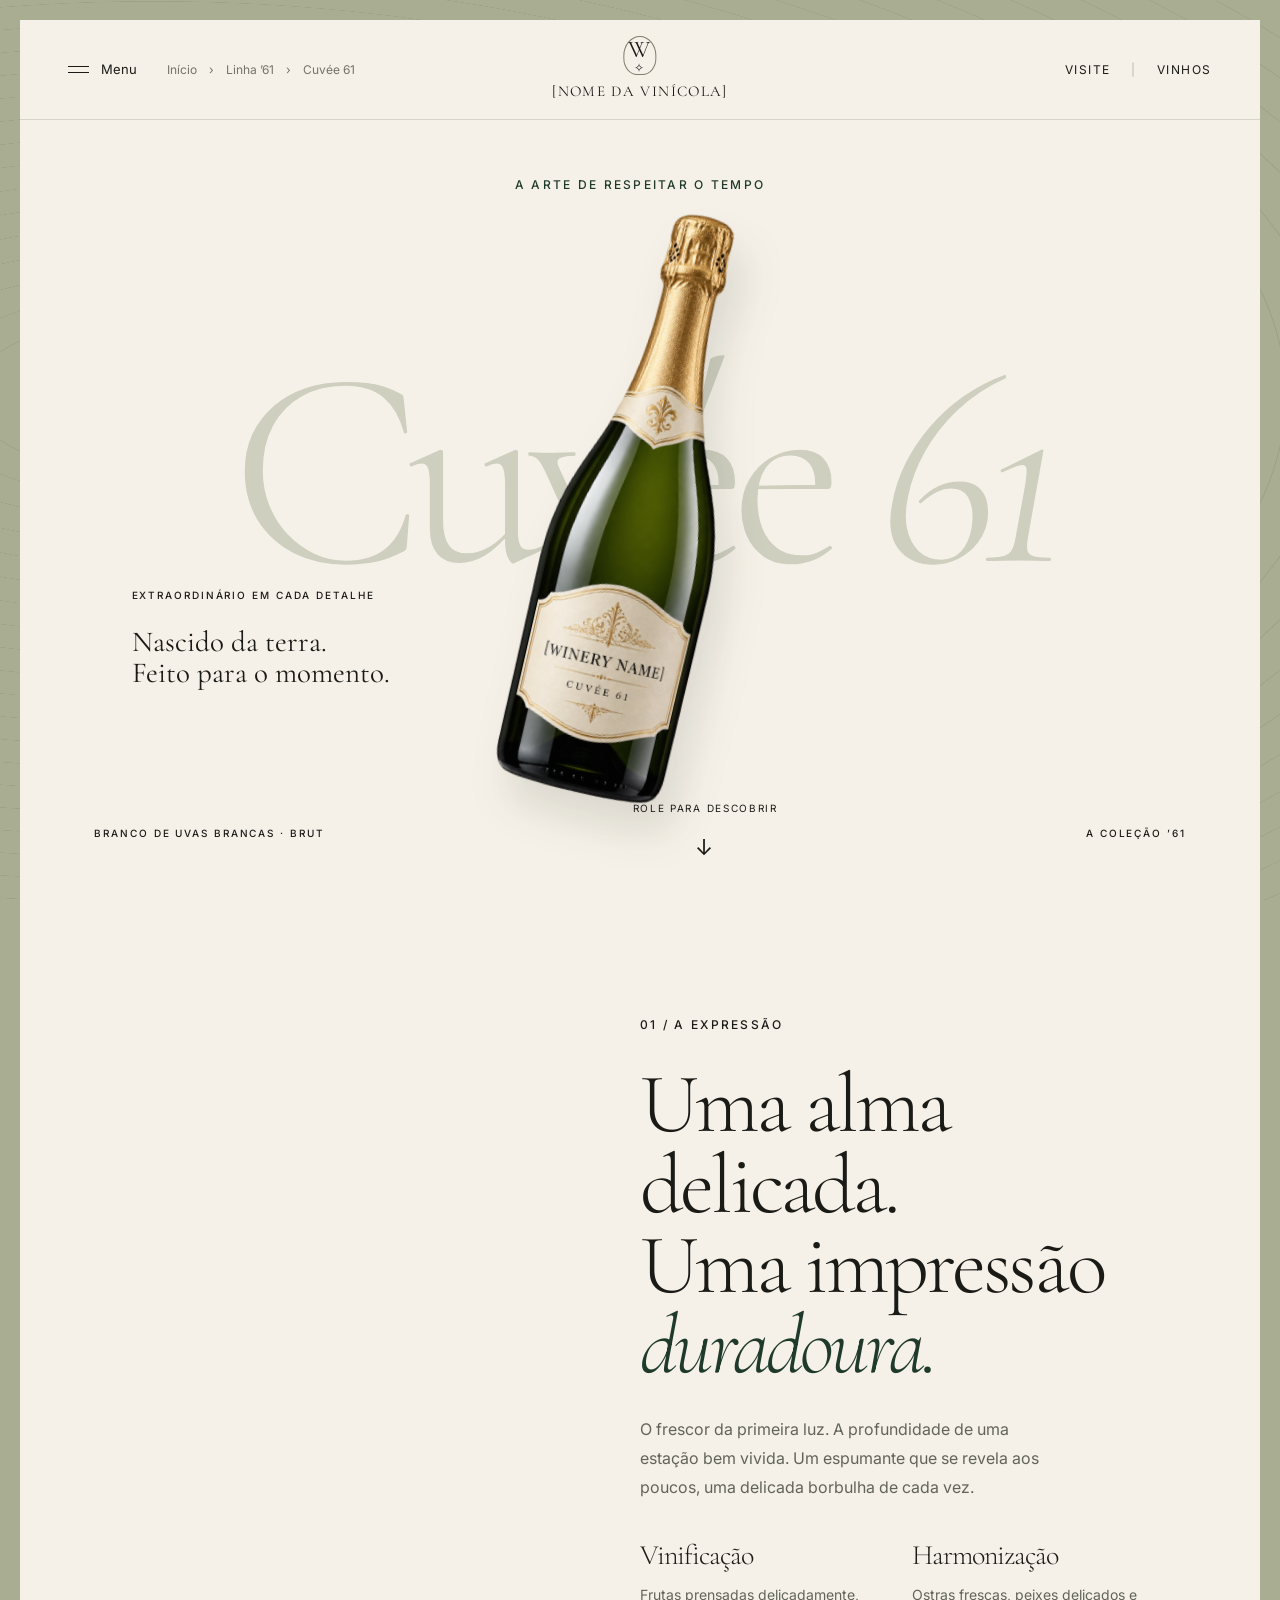
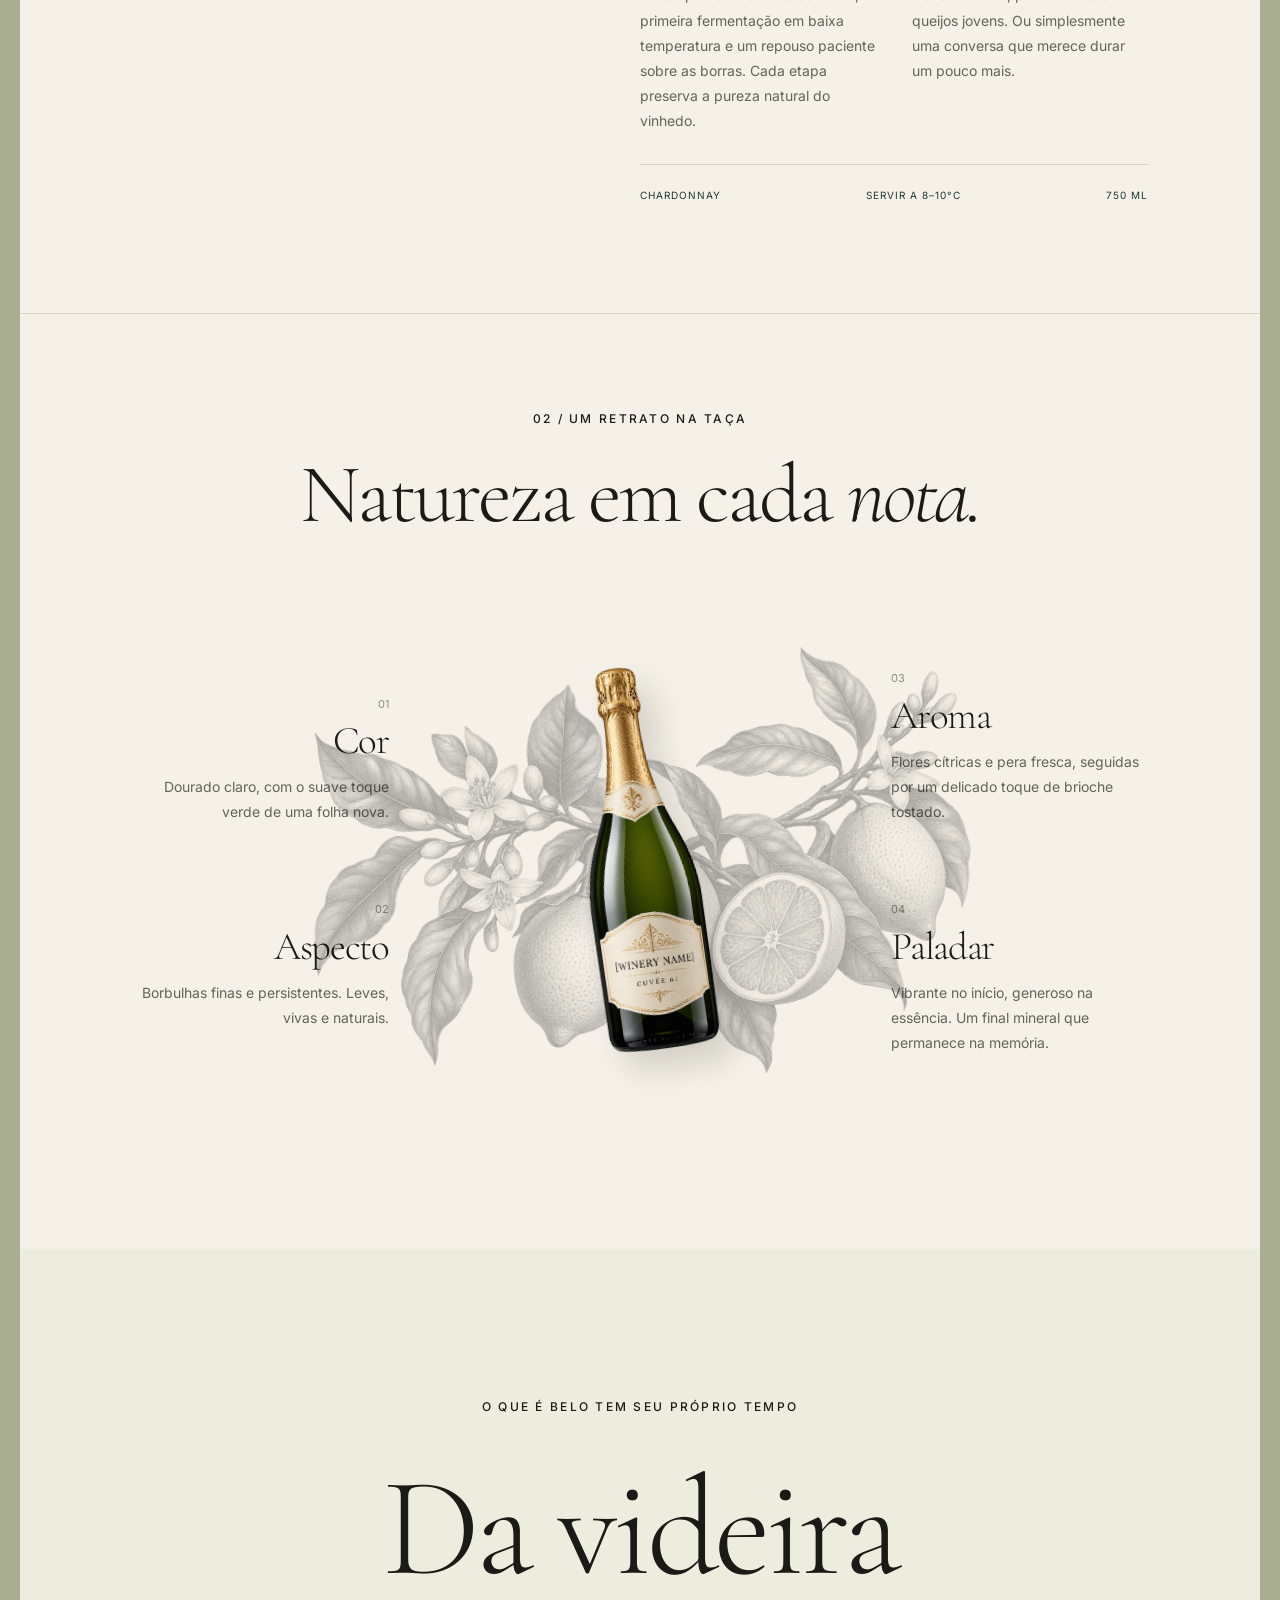
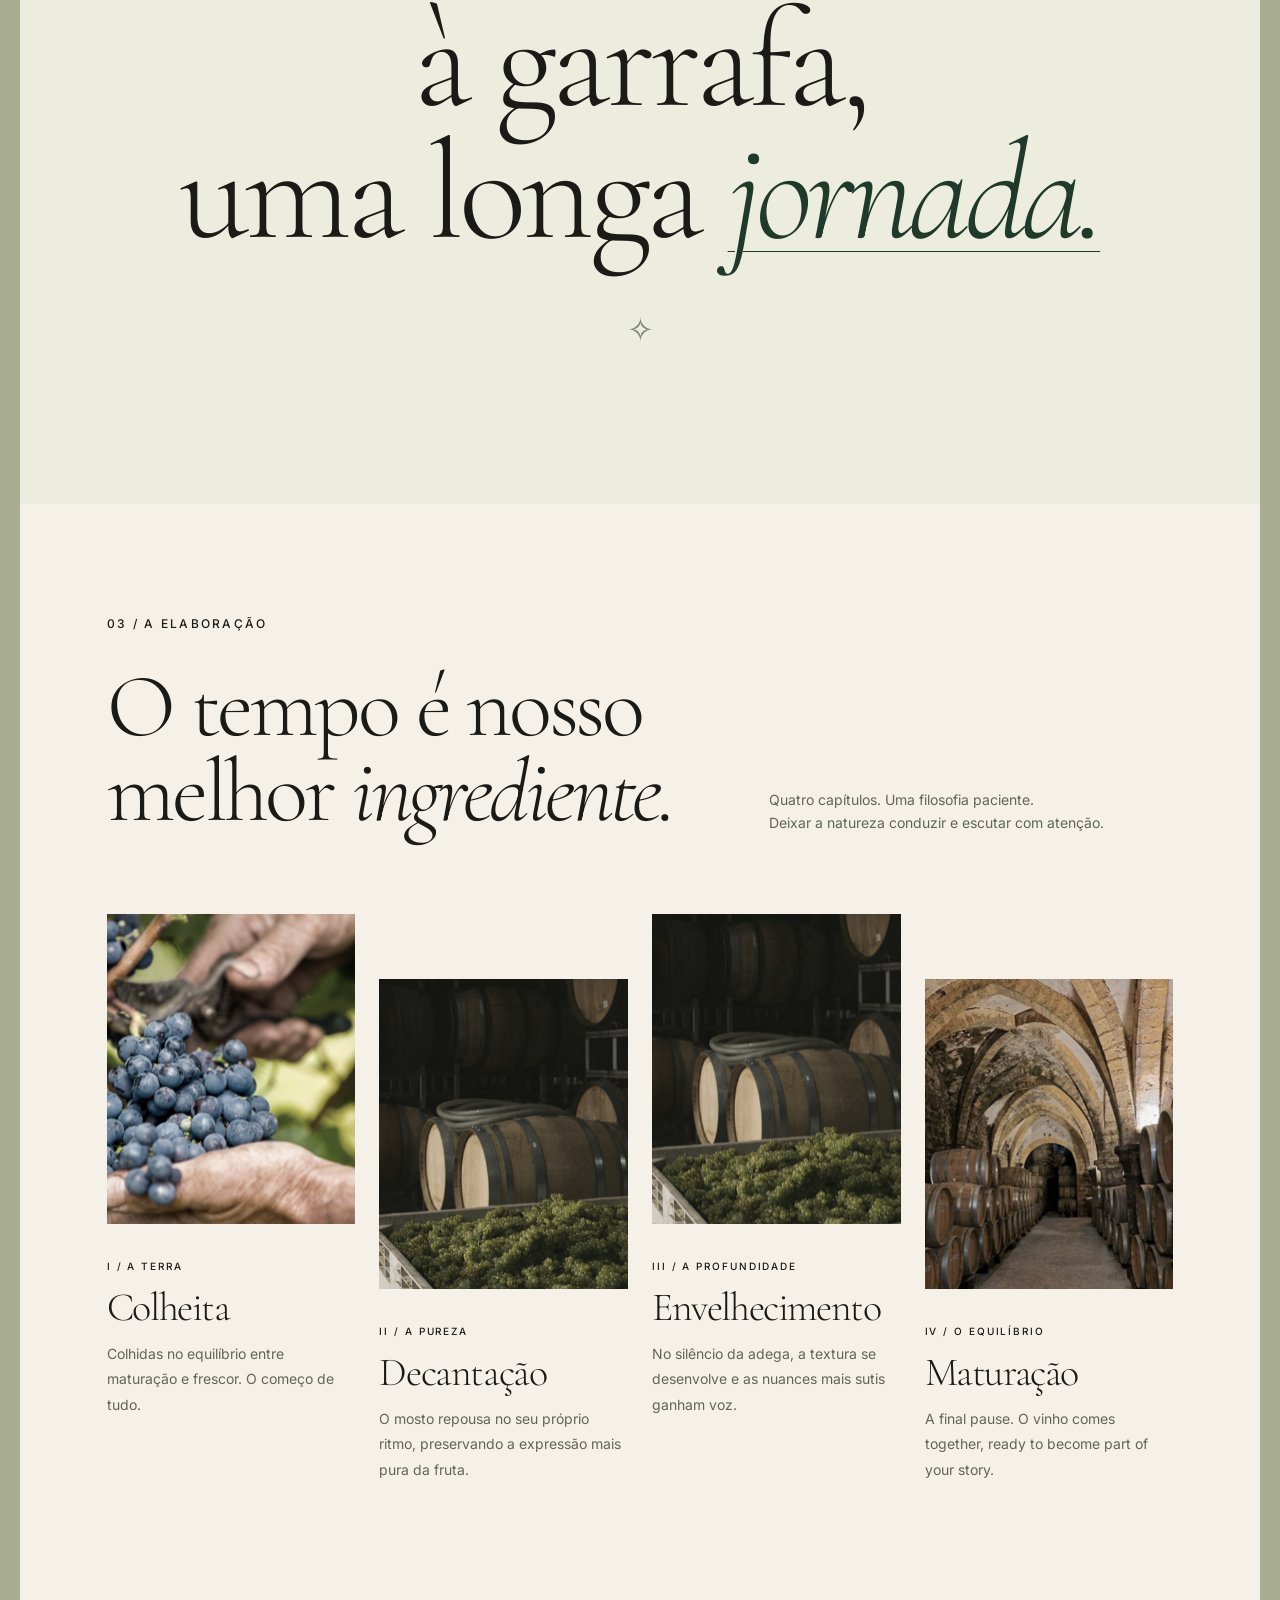
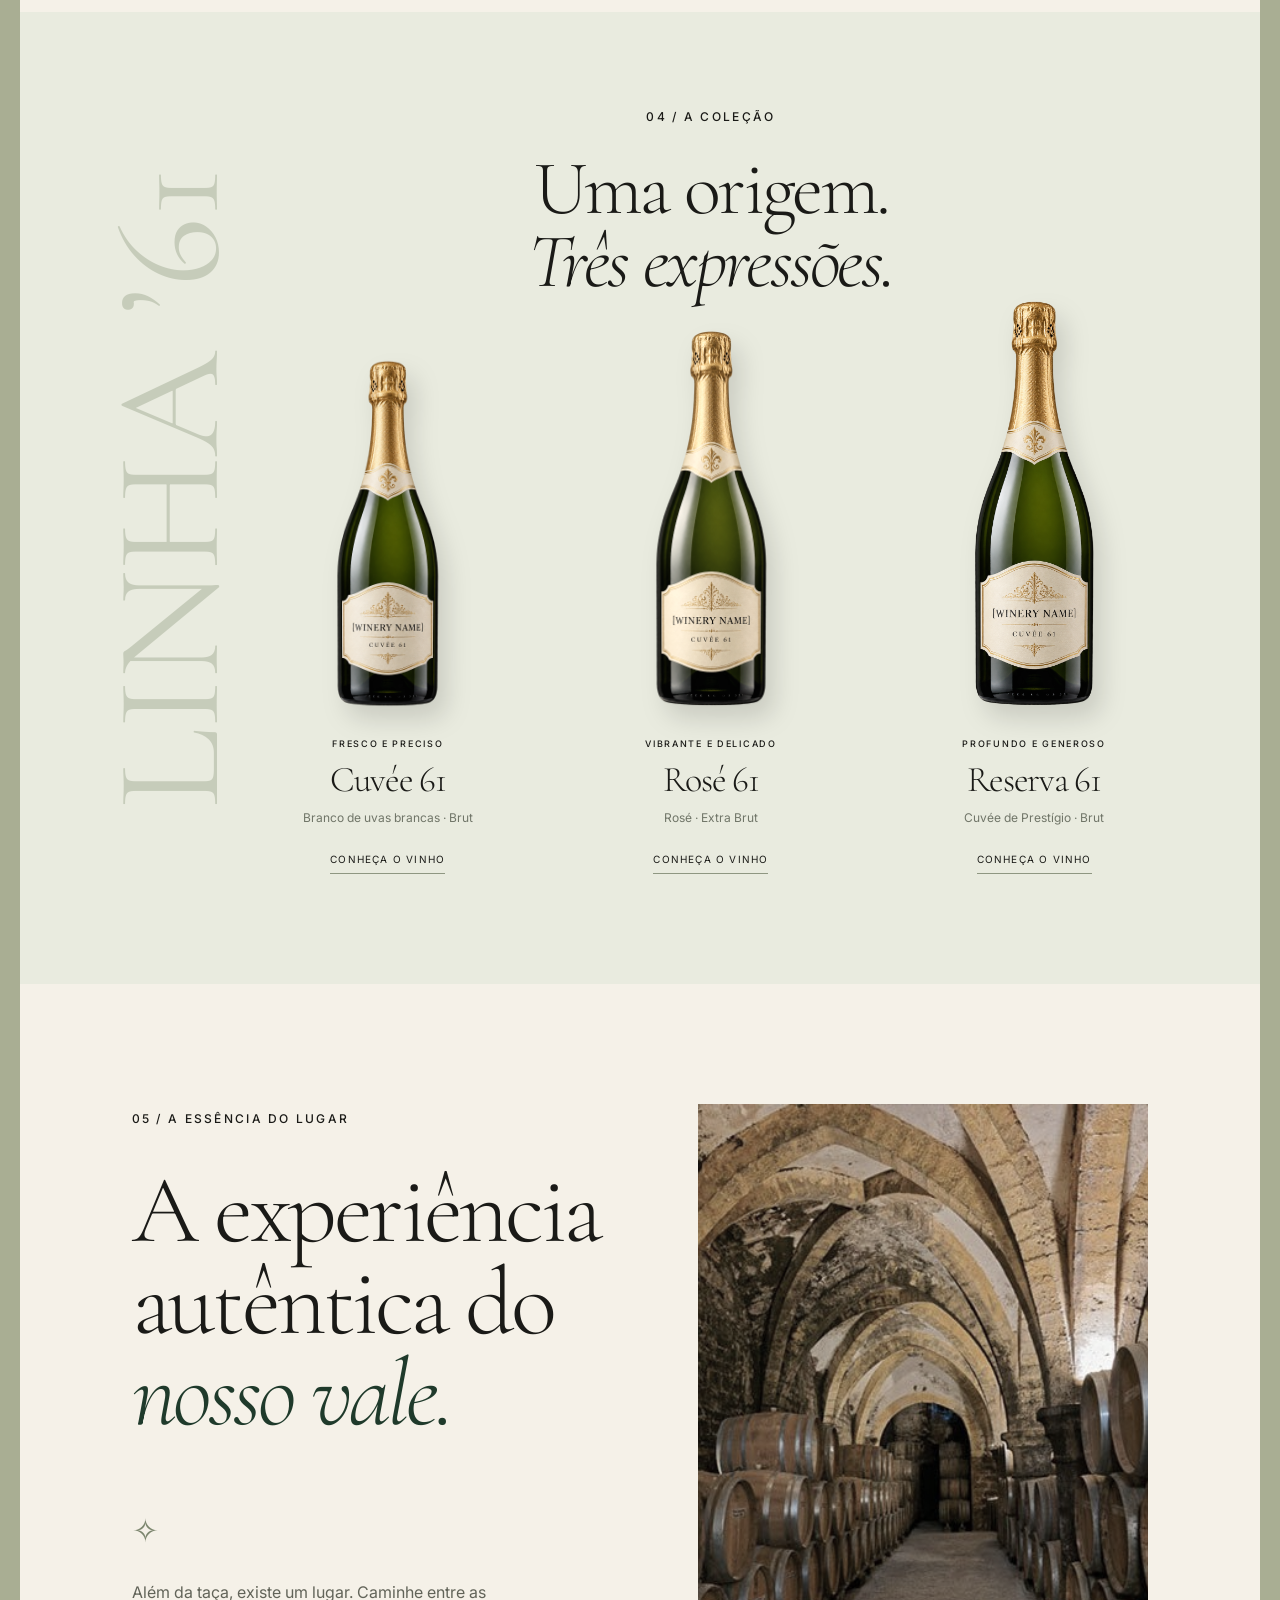
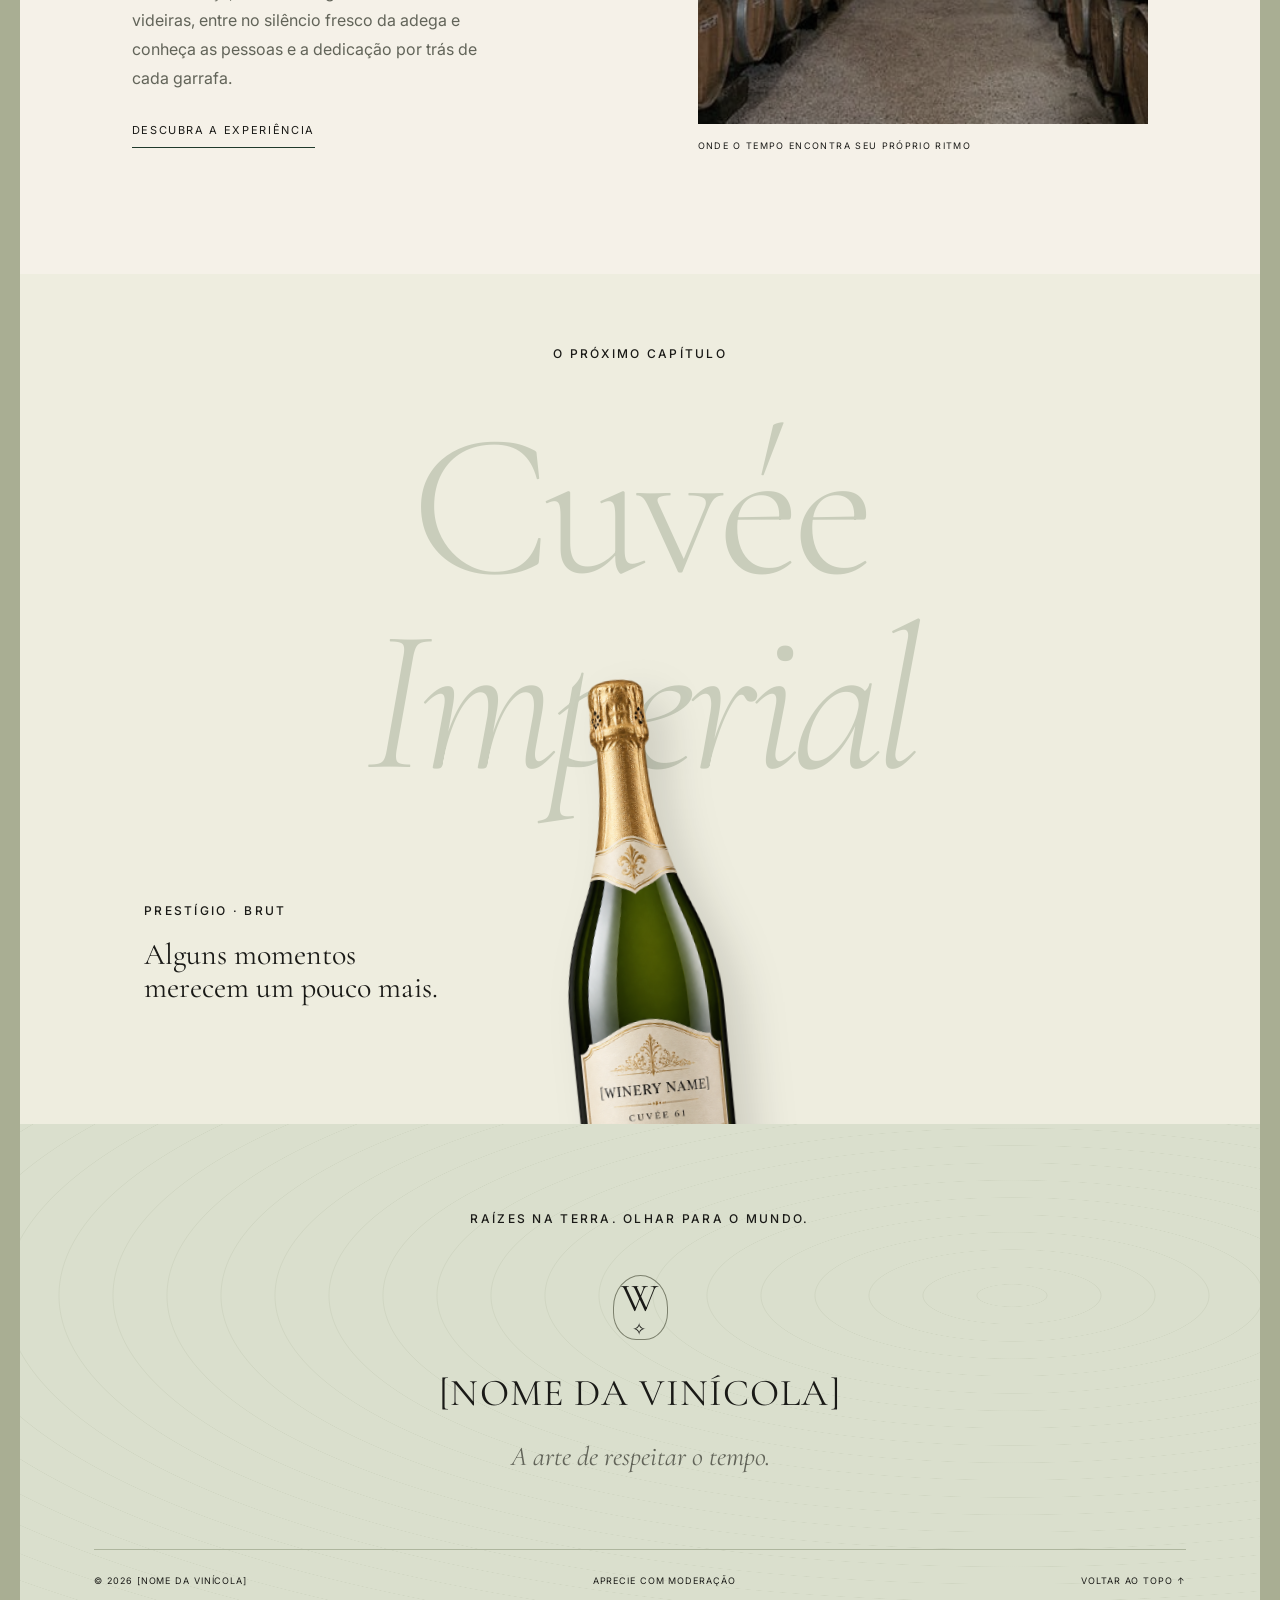
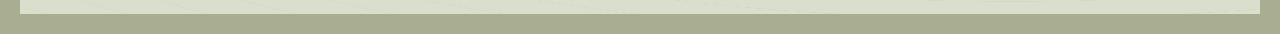
==== index.html @ 083c06f7 "Cria site da vinícola em português com animações responsivas" ====
<!DOCTYPE html>
<html lang="pt-BR"><head><meta charset="UTF-8"><meta name="viewport" content="width=device-width, initial-scale=1"><meta name="theme-color" content="#F5F1E8"><meta name="description" content="Conheça Cuvée 61. Uma expressão delicada do vinhedo, elaborada com paciência. Explore os vinhos e a adega de [NOME DA VINÍCOLA]."><title>[NOME DA VINÍCOLA] — A arte de respeitar o tempo</title><link rel="preconnect" href="https://fonts.googleapis.com"><link rel="preconnect" href="https://fonts.gstatic.com" crossorigin><link href="https://fonts.googleapis.com/css2?family=Cormorant+Garamond:ital,wght@0,300;0,400;0,500;1,300;1,400&family=Inter:wght@400;500&display=swap" rel="stylesheet"><link rel="stylesheet" href="style.css"></head>
<body><a class="skip" href="#main">Ir para o conteúdo</a><div class="site-shell">
<header><button id="menu-toggle" aria-expanded="false" aria-controls="menu"><span class="hamburger"><i></i><i></i></span>Menu</button><div class="breadcrumb"><a href="#home">Início</a><span>›</span><a href="#line">Linha ’61</a><span>›</span><span>Cuvée 61</span></div><a href="#home" class="brand" aria-label="Início da vinícola"><span class="crest" aria-hidden="true">W<span>✧</span></span><span>[NOME DA VINÍCOLA]</span></a><nav aria-label="Links rápidos"><a href="#experience">VISITE</a><span>|</span><a href="#line">VINHOS</a></nav></header>
<nav id="menu" class="menu-panel" aria-label="Navegação principal" hidden><span class="eyebrow">O UNIVERSO DE [NOME DA VINÍCOLA]</span><a href="#notes">O vinho</a><a href="#process">Nosso cuidado</a><a href="#line">A coleção</a><a href="#experience">A propriedade</a><span class="menu-bottom">As coisas boas têm seu próprio tempo.</span></nav>
<main id="main"><div class="bottle-story"><div class="bottle-stage" aria-hidden="true"><img src="assets/bottle.png" class="story-bottle" alt="" fetchpriority="high"></div>
<section id="home" class="hero"><div class="hero-top eyebrow">A ARTE DE RESPEITAR O TEMPO</div><h1>Cuvée <em>61</em></h1><div class="hero-caption"><span class="eyebrow">EXTRAORDINÁRIO EM CADA DETALHE</span><p>Nascido da terra.<br>Feito para o momento.</p></div><div class="hero-bottom"><span class="eyebrow">BRANCO DE UVAS BRANCAS · BRUT</span><a href="#notes" class="scroll-hint">ROLE PARA DESCOBRIR <span>↓</span></a><span class="eyebrow">A COLEÇÃO ’61</span></div></section>
<section id="notes" class="notes"><div class="notes-content reveal"><span class="eyebrow">01 / A EXPRESSÃO</span><h2>Uma alma delicada.<br>Uma impressão<br><em>duradoura.</em></h2><p class="intro">O frescor da primeira luz. A profundidade de uma estação bem vivida. Um espumante que se revela aos poucos, uma delicada borbulha de cada vez.</p><div class="two-columns"><div><h3>Vinificação</h3><p>Frutas prensadas delicadamente, primeira fermentação em baixa temperatura e um repouso paciente sobre as borras. Cada etapa preserva a pureza natural do vinhedo.</p></div><div><h3>Harmonização</h3><p>Ostras frescas, peixes delicados e queijos jovens. Ou simplesmente uma conversa que merece durar um pouco mais.</p></div></div><div class="wine-details"><span>CHARDONNAY</span><span>SERVIR A 8–10°C</span><span>750 ML</span></div></div></section></div>
<section id="sensory" class="sensory"><span class="eyebrow section-label">02 / UM RETRATO NA TAÇA</span><h2 class="reveal">Natureza em cada <em>nota.</em></h2><div class="sensory-grid"><div class="profile left"><article class="reveal"><span>01</span><h3>Cor</h3><p>Dourado claro, com o suave toque verde de uma folha nova.</p></article><article class="reveal"><span>02</span><h3>Aspecto</h3><p>Borbulhas finas e persistentes. Leves, vivas e naturais.</p></article></div><div class="sensory-art"><img class="botanical" src="assets/botanical.png" alt="" loading="lazy"><img class="sensory-bottle" src="assets/bottle.png" alt="Garrafa de espumante Cuvée 61" loading="lazy"></div><div class="profile"><article class="reveal"><span>03</span><h3>Aroma</h3><p>Flores cítricas e pera fresca, seguidas por um delicado toque de brioche tostado.</p></article><article class="reveal"><span>04</span><h3>Paladar</h3><p>Vibrante no início, generoso na essência. Um final mineral que permanece na memória.</p></article></div></div></section>
<section class="statement"><span class="eyebrow">O QUE É BELO TEM SEU PRÓPRIO TEMPO</span><h2>Da videira<br>à garrafa,<br>uma longa <em>jornada.</em></h2><span class="small-mark">✧</span></section>
<section id="process" class="process"><div class="section-heading reveal"><span class="eyebrow">03 / A ELABORAÇÃO</span><h2>O tempo é nosso<br>melhor <em>ingrediente.</em></h2><p>Quatro capítulos. Uma filosofia paciente.<br>Deixar a natureza conduzir e escutar com atenção.</p></div><div class="process-grid"><article class="process-card"><div class="photo-wrap"><img src="assets/harvest.jpg" alt="Uvas recém-colhidas em uma vinícola" loading="lazy"></div><span class="eyebrow">I / A TERRA</span><h3>Colheita</h3><p>Colhidas no equilíbrio entre maturação e frescor. O começo de tudo.</p></article><article class="process-card"><div class="photo-wrap"><img src="assets/decanting.jpg" alt="Uvas brancas colhidas ao lado de barricas de carvalho" loading="lazy"></div><span class="eyebrow">II / A PUREZA</span><h3>Decantação</h3><p>O mosto repousa no seu próprio ritmo, preservando a expressão mais pura da fruta.</p></article><article class="process-card"><div class="photo-wrap"><img src="assets/aging.jpg" alt="Barricas de carvalho em uma adega" loading="lazy"></div><span class="eyebrow">III / A PROFUNDIDADE</span><h3>Envelhecimento</h3><p>No silêncio da adega, a textura se desenvolve e as nuances mais sutis ganham voz.</p></article><article class="process-card"><div class="photo-wrap"><img src="assets/cellar.jpg" alt="Adega histórica com teto abobadado" loading="lazy"></div><span class="eyebrow">IV / O EQUILÍBRIO</span><h3>Maturação</h3><p>A final pause. O vinho comes together, ready to become part of your story.</p></article></div></section>
<section id="line" class="line"><div class="vertical-title" aria-hidden="true">LINHA ’61</div><div class="line-content"><div class="line-heading reveal"><span class="eyebrow">04 / A COLEÇÃO</span><h2>Uma origem.<br><em>Três expressões.</em></h2></div><div class="bottle-line"><button class="wine-card reveal" data-wine="classic"><img src="assets/bottle.png" alt="Garrafa de Cuvée 61" loading="lazy"><span class="eyebrow">FRESCO E PRECISO</span><h3>Cuvée 61</h3><span class="wine-type">Branco de uvas brancas · Brut</span><span class="wine-link">CONHEÇA O VINHO</span></button><button class="wine-card reveal rose" data-wine="rose"><img src="assets/bottle.png" alt="Garrafa ilustrativa de Rosé 61" loading="lazy"><span class="eyebrow">VIBRANTE E DELICADO</span><h3>Rosé 61</h3><span class="wine-type">Rosé · Extra Brut</span><span class="wine-link">CONHEÇA O VINHO</span></button><button class="wine-card reveal reserve" data-wine="reserve"><img src="assets/bottle.png" alt="Garrafa ilustrativa de Reserva 61" loading="lazy"><span class="eyebrow">PROFUNDO E GENEROSO</span><h3>Reserva 61</h3><span class="wine-type">Cuvée de Prestígio · Brut</span><span class="wine-link">CONHEÇA O VINHO</span></button></div></div></section>
<section id="experience" class="experience"><div class="experience-title reveal"><span class="eyebrow">05 / A ESSÊNCIA DO LUGAR</span><h2>A experiência<br>autêntica do<br><em>nosso vale.</em></h2></div><div class="experience-photo"><img src="assets/cellar.jpg" alt="Arcos de pedra e barricas de carvalho em uma adega histórica" loading="lazy"><span class="photo-caption">ONDE O TEMPO ENCONTRA SEU PRÓPRIO RITMO</span></div><div class="experience-copy reveal"><span class="small-mark">✧</span><p>Além da taça, existe um lugar. Caminhe entre as videiras, entre no silêncio fresco da adega e conheça as pessoas e a dedicação por trás de cada garrafa.</p><button class="text-link" id="discover">DESCUBRA A EXPERIÊNCIA</button></div></section>
<section class="featured"><span class="eyebrow">O PRÓXIMO CAPÍTULO</span><h2>Cuvée<br><em>Imperial</em></h2><div class="featured-caption"><span class="eyebrow">PRESTÍGIO · BRUT</span><p>Alguns momentos<br>merecem um pouco mais.</p></div><img src="assets/bottle.png" alt="Garrafa ilustrativa de Cuvée Imperial" loading="lazy"></section>
</main><footer><span class="eyebrow">RAÍZES NA TERRA. OLHAR PARA O MUNDO.</span><a href="#home" class="footer-brand"><span class="crest" aria-hidden="true">W<span>✧</span></span><span>[NOME DA VINÍCOLA]</span></a><p>A arte de respeitar o tempo.</p><div class="footer-bottom"><span>© <span id="year">2026</span> [NOME DA VINÍCOLA]</span><span>APRECIE COM MODERAÇÃO</span><a href="#home">VOLTAR AO TOPO ↑</a></div></footer></div>
<dialog id="wine-dialog"><button class="dialog-close" aria-label="Fechar janela">×</button><span class="eyebrow" id="dialog-label"></span><h2 id="dialog-title"></h2><p id="dialog-copy"></p><div id="dialog-details"></div><button class="text-link dialog-done">CONTINUAR EXPLORANDO</button></dialog><script src="script.js"></script></body></html>
---- style.css ----
:root{--cream:#f5f1e8;--ink:#1a1a17;--green:#1f3a2b;--sage:#a9ae93;--muted:#737368;--line:#d7d5c8;--serif:'Cormorant Garamond',Georgia,serif}*{box-sizing:border-box}html{scroll-behavior:smooth;scroll-padding-top:90px}body{margin:0;background:var(--sage);color:var(--ink);font-family:Inter,Arial,sans-serif;font-size:16px;line-height:1.65}body:before{content:'';position:fixed;inset:0;pointer-events:none;opacity:.24;background:repeating-radial-gradient(ellipse at 12% 44%,transparent 0 31px,#6e775d 32px,transparent 33px 50px)}button,a{-webkit-tap-highlight-color:transparent}a{color:inherit;text-decoration:none}button{font:inherit;color:inherit;cursor:pointer}button:focus-visible,a:focus-visible{outline:2px solid var(--green);outline-offset:6px}button{background:none;border:0}img{max-width:100%;display:block}h1,h2,h3,p{margin:0}h1,h2,h3{font-family:var(--serif);font-weight:300;line-height:.95;letter-spacing:-.035em}em{font-weight:300}p{color:#626459}.site-shell{position:relative;margin:20px auto;max-width:1800px;width:calc(100% - 40px);background:var(--cream);overflow:clip}.eyebrow{font-size:12px;letter-spacing:.19em;font-weight:500;line-height:1.6}.skip{position:fixed;top:-100px;z-index:100;background:var(--cream);padding:15px}.skip:focus{top:0}header{height:100px;display:flex;align-items:center;gap:30px;padding:0 48px;border-bottom:1px solid var(--line);position:relative;z-index:20}header button{display:flex;align-items:center;gap:12px;padding:12px 0;font-size:13px}.hamburger{width:21px;display:grid;gap:5px}.hamburger i{height:1px;background:var(--ink)}.breadcrumb{font-size:12px;display:flex;gap:12px;color:var(--muted)}.brand{position:absolute;left:50%;transform:translateX(-50%);text-align:center;font-family:var(--serif);font-size:15px;letter-spacing:.09em;display:grid;justify-items:center;gap:4px}.crest{font-family:var(--serif);border:1px solid #7c806d;border-radius:50% 50% 42% 42%;width:33px;height:39px;line-height:26px;font-size:24px;text-align:center;display:block;position:relative}.crest span{font-size:12px;position:absolute;bottom:0;left:0;right:0;line-height:12px}header nav{margin-left:auto;display:flex;gap:20px;font-size:12px;letter-spacing:.13em}header nav span{color:#b7b6a8}.menu-panel{position:absolute;z-index:15;top:100px;left:0;width:100%;background:var(--green);color:var(--cream);padding:65px 10%;box-shadow:0 20px 40px #0002}.menu-panel:not([hidden]){display:grid;gap:20px}.menu-panel>a{font-family:var(--serif);font-size:clamp(40px,5vw,70px);line-height:1.1}.menu-bottom{font-family:var(--serif);font-style:italic;margin-top:15px;font-size:24px}.bottle-story{position:relative}.bottle-stage{height:calc(100svh - 130px);position:sticky;top:30px;z-index:3;pointer-events:none;margin-bottom:calc(-100svh + 130px);display:flex;align-items:center;justify-content:center}.story-bottle{height:87%;width:400px;object-fit:contain;transform:rotate(13deg);filter:drop-shadow(18px 26px 19px #32332520);will-change:transform}.hero{height:calc(100svh - 120px);min-height:650px;position:relative;padding:55px 6% 35px;display:flex;flex-direction:column;align-items:center}.hero-top{text-align:center;color:var(--green)}.hero h1{font-size:clamp(140px,22vw,350px);color:#cecfbf;position:absolute;top:28%;left:0;right:0;text-align:center;white-space:nowrap;letter-spacing:-.055em}.hero-caption{position:absolute;top:59%;left:9%;max-width:260px}.hero-caption .eyebrow{font-size:10px}.hero-caption p{font-family:var(--serif);font-size:29px;line-height:1.1;margin-top:19px;color:var(--ink)}.hero-bottom{margin-top:auto;width:100%;display:flex;justify-content:space-between;align-items:center;font-size:11px}.hero-bottom .eyebrow{font-size:10px}.scroll-hint{font-size:10px;letter-spacing:.17em;display:flex;flex-direction:column;align-items:center;gap:12px}.scroll-hint span{font-size:22px}.notes{min-height:100svh;display:flex;align-items:center;justify-content:flex-end;padding:110px 9% 110px 50%}.notes-content{width:100%;max-width:570px}.notes h2{font-size:clamp(55px,6.6vw,100px);margin:28px 0 30px}.notes h2 em{color:var(--green)}.intro{max-width:430px;font-size:16px;line-height:1.8}.two-columns{display:grid;grid-template-columns:1fr 1fr;gap:35px;margin-top:40px}.two-columns h3{font-size:28px;margin-bottom:14px}.two-columns p{font-size:14px;line-height:1.8}.wine-details{border-top:1px solid var(--line);padding-top:22px;margin-top:30px;display:flex;justify-content:space-between;gap:10px;font-size:10px;letter-spacing:.1em;color:var(--green)}.sensory{padding:90px 9% 110px;text-align:center;border-top:1px solid var(--line)}.sensory h2{font-size:clamp(50px,6.5vw,100px);margin:25px 0 45px}.sensory-grid{display:grid;grid-template-columns:1fr 1.8fr 1fr;align-items:center;gap:20px}.sensory-art{height:560px;position:relative;display:flex;justify-content:center;align-items:center}.botanical{position:absolute;width:145%;max-width:145%;opacity:.4;filter:grayscale(1);mix-blend-mode:multiply}.sensory-bottle{height:90%;width:260px;object-fit:contain;position:relative;transform:rotate(-8deg);filter:drop-shadow(14px 20px 15px #0002)}.profile{text-align:left;display:grid;gap:70px}.profile.left{text-align:right}.profile article>span{font-size:11px;color:#8a8e7e}.profile h3{font-size:39px;margin:7px 0 15px}.profile p{font-size:14px;line-height:1.8}.statement{min-height:95svh;display:flex;flex-direction:column;align-items:center;justify-content:center;text-align:center;padding:90px 5%;background:#ececdf}.statement h2{font-size:clamp(70px,11vw,170px);line-height:.94;margin:45px 0}.statement em{text-decoration:underline;text-decoration-thickness:1px;text-underline-offset:14px;color:var(--green)}.small-mark{font-size:32px;color:#7c866e}.process{padding:110px 7% 130px}.section-heading{display:grid;grid-template-columns:1.4fr 1fr;align-items:end}.section-heading>.eyebrow{grid-column:1/-1;margin-bottom:30px}.section-heading h2{font-size:clamp(60px,7vw,105px)}.section-heading p{padding-left:40px;font-size:14px}.process-grid{display:grid;grid-template-columns:repeat(4,1fr);gap:24px;margin-top:80px}.process-card:nth-child(even){padding-top:65px}.photo-wrap{height:310px;overflow:hidden;margin-bottom:27px;background:#d5d2c2}.photo-wrap img{height:115%;width:100%;object-fit:cover;filter:saturate(.5);will-change:transform}.process-card h3{font-size:40px;margin:11px 0 15px}.process-card p{font-size:14px;line-height:1.8}.process-card .eyebrow{font-size:10px}.line{padding:90px 6% 110px;background:#e9ebdf;position:relative;display:grid;grid-template-columns:13% 1fr}.vertical-title{font-family:var(--serif);font-size:150px;color:#c6ccba;writing-mode:vertical-rl;transform:rotate(180deg);line-height:1;align-self:center;white-space:nowrap}.line-heading{text-align:center}.line h2{font-size:clamp(55px,6vw,90px);margin-top:25px}.bottle-line{display:grid;grid-template-columns:repeat(3,1fr);gap:20px;margin-top:60px}.wine-card{padding:0 10px;text-align:center;display:flex;flex-direction:column;align-items:center}.wine-card img{height:350px;object-fit:contain;margin-bottom:28px;transition:transform .5s;filter:drop-shadow(9px 14px 12px #0002)}.wine-card:nth-child(2) img{height:380px;margin-top:-30px;filter:sepia(.2) drop-shadow(9px 14px 12px #0002)}.wine-card:nth-child(3) img{height:410px;margin-top:-60px}.wine-card:hover img{transform:translateY(-12px) rotate(3deg)}.wine-card h3{font-size:36px;margin-top:12px}.wine-card .eyebrow{font-size:9px}.wine-type{font-size:12px;color:#707568;margin-top:10px}.wine-link{font-size:10px;letter-spacing:.12em;border-bottom:1px solid #8f9782;padding-bottom:5px;margin-top:24px}.experience{padding:120px 9%;display:grid;grid-template-columns:1.1fr 1fr;gap:60px 70px}.experience-title h2{font-size:clamp(65px,7.5vw,115px);margin-top:35px}.experience-title em{color:var(--green)}.experience-photo{grid-column:2;grid-row:1/3;align-self:center}.experience-photo img{height:620px;width:100%;object-fit:cover;filter:saturate(.45)}.photo-caption{font-size:9px;letter-spacing:.15em;display:block;margin-top:15px}.experience-copy{max-width:370px}.experience-copy p{margin-top:20px;line-height:1.8}.text-link{display:inline-block;font-size:11px;letter-spacing:.15em;border-bottom:1px solid var(--green);padding:0 0 8px;margin-top:28px}.featured{height:850px;position:relative;text-align:center;overflow:hidden;background:#eeeddf;padding:65px 5%}.featured h2{font-size:clamp(100px,16vw,230px);color:#c9cdbb;margin-top:45px;position:relative;z-index:1}.featured>img{height:640px;width:360px;object-fit:contain;position:absolute;bottom:-120px;left:50%;transform:translateX(-50%) rotate(-12deg);z-index:2;filter:drop-shadow(20px 20px 20px #0002)}.featured-caption{position:absolute;left:10%;bottom:120px;text-align:left;z-index:3}.featured-caption p{font-family:var(--serif);font-size:30px;color:var(--ink);line-height:1.1;margin-top:15px}footer{padding:80px 6% 25px;text-align:center;background-color:#dadfcd;background-image:repeating-radial-gradient(ellipse at 80% 35%,transparent 0 34px,#abb39936 35px,transparent 36px 54px)}.footer-brand{display:flex;flex-direction:column;align-items:center;font-family:var(--serif);font-size:38px;letter-spacing:.03em;gap:22px;margin-top:45px}.footer-brand .crest{width:55px;height:65px;font-size:40px;line-height:45px}.footer-brand .crest span{font-size:17px;line-height:19px}footer>p{font-family:var(--serif);font-size:27px;font-style:italic;margin-top:10px}.footer-bottom{display:flex;justify-content:space-between;gap:20px;border-top:1px solid #aeb69e;margin-top:70px;padding-top:24px;font-size:9px;letter-spacing:.1em}dialog{border:1px solid var(--line);background:var(--cream);color:var(--ink);padding:60px;max-width:620px;width:calc(100% - 36px)}dialog::backdrop{background:#18261bd0;backdrop-filter:blur(5px)}dialog h2{font-size:65px;margin:25px 0}dialog p{line-height:1.8}.dialog-close{position:absolute;right:20px;top:10px;font-size:30px}#dialog-details{border-top:1px solid var(--line);margin-top:25px;padding-top:20px;font-size:12px;color:var(--green)}.reveal{opacity:1;transform:none}.motion-ready .reveal{opacity:0;transform:translateY(30px);transition:opacity .9s,transform .9s}.motion-ready .reveal.visible{opacity:1;transform:none}
@media(min-width:1600px){.hero h1{font-size:340px}.story-bottle{width:430px}}@media(max-width:1000px){header{padding:0 25px}.breadcrumb{display:none}.notes{padding-right:6%;padding-left:48%}.hero-caption{left:6%;max-width:200px}.hero-caption .eyebrow{font-size:9px}.sensory{padding-left:6%;padding-right:6%}.sensory-art{height:450px}.process{padding-left:5%;padding-right:5%}.process-grid{gap:16px}.photo-wrap{height:260px}.experience{gap:45px;padding:100px 7%}.experience-photo img{height:550px}.wine-card h3{font-size:30px}}
@media(max-width:700px){html{scroll-padding-top:25px}.site-shell{margin:8px;width:calc(100% - 16px)}header{height:85px;padding:0 18px;gap:0}header button{font-size:12px}header nav{font-size:10px;gap:10px}.brand{font-size:11px;max-width:140px}.brand .crest{width:25px;height:31px;font-size:20px;line-height:21px}.brand .crest span{font-size:10px}.hamburger{width:17px}.menu-panel{top:85px;padding:45px 8%}.bottle-stage{position:absolute;top:65px;height:480px;left:0;right:0;margin:0}.story-bottle{height:95%;width:235px;transform:rotate(12deg)}.hero{height:730px;min-height:0;padding:30px 6%}.hero-top{font-size:10px}.hero h1{top:180px;font-size:25vw}.hero-caption{top:auto;bottom:95px;left:7%}.hero-caption p{font-size:27px;margin-top:10px}.hero-bottom>.eyebrow{font-size:8px;max-width:90px}.hero-bottom>.eyebrow:last-child{text-align:right}.scroll-hint{font-size:8px;gap:5px}.notes{min-height:0;padding:65px 8% 80px}.notes h2{font-size:64px}.two-columns{gap:25px;margin-top:30px}.two-columns p{font-size:14px}.wine-details{font-size:9px}.sensory{padding:70px 8%}.sensory h2{font-size:57px}.sensory-grid{grid-template-columns:1fr 1fr;gap:35px}.sensory-art{grid-column:1/-1;grid-row:1;height:440px}.botanical{width:110%;max-width:110%}.profile,.profile.left{text-align:left;gap:35px}.profile h3{font-size:32px}.statement{min-height:650px;padding:65px 7%}.statement h2{font-size:clamp(64px,14vw,90px);margin:40px 0}.statement .eyebrow{font-size:9px}.statement em{text-underline-offset:8px}.process{padding:70px 8%}.section-heading{display:block}.section-heading>.eyebrow{display:block}.section-heading h2{font-size:61px}.section-heading p{padding:0;margin-top:25px}.process-grid{grid-template-columns:1fr 1fr;gap:35px 18px;margin-top:40px}.photo-wrap{height:225px}.process-card:nth-child(even){padding-top:35px}.process-card h3{font-size:32px}.process-card .eyebrow{font-size:8px}.process-card p{font-size:13px}.line{display:block;padding:65px 5%}.vertical-title{writing-mode:horizontal-tb;transform:none;font-size:70px;text-align:center;margin-bottom:30px}.line h2{font-size:53px}.bottle-line{gap:8px;margin-top:60px}.wine-card{padding:0}.wine-card img{height:190px;width:100%;margin-bottom:20px}.wine-card:nth-child(2) img{height:210px;margin-top:-20px}.wine-card:nth-child(3) img{height:230px;margin-top:-40px}.wine-card h3{font-size:25px;line-height:1.05;letter-spacing:-.02em}.wine-card .eyebrow{font-size:7px;letter-spacing:.09em}.wine-type{font-size:10px}.wine-link{font-size:8px;letter-spacing:.07em}.experience{display:flex;flex-direction:column;padding:75px 8%;gap:40px}.experience-title h2{font-size:70px}.experience-photo img{height:450px}.experience-copy{max-width:none}.featured{height:700px;padding-top:55px}.featured h2{font-size:23vw;margin-top:65px}.featured>img{height:480px;width:265px;bottom:-60px;left:60%}.featured-caption{left:7%;bottom:65px;max-width:135px}.featured-caption p{font-size:27px}.featured-caption .eyebrow{font-size:9px}footer{padding:60px 7% 25px}footer>.eyebrow{font-size:9px}.footer-brand{font-size:30px}.footer-bottom{font-size:8px;flex-wrap:wrap;justify-content:center;gap:15px 20px}dialog{padding:45px 28px}dialog h2{font-size:50px}}
@media(prefers-reduced-motion:reduce){html{scroll-behavior:auto}.motion-ready .reveal{opacity:1;transform:none;transition:none}.story-bottle,.photo-wrap img,.featured>img{will-change:auto}.wine-card img{transition:none}}

/* Keep the pinned bottle inside its two-section story. */
.bottle-story{overflow:clip}


@media(min-width:701px){.bottle-stage{position:absolute;left:0;right:0;margin-bottom:0}}
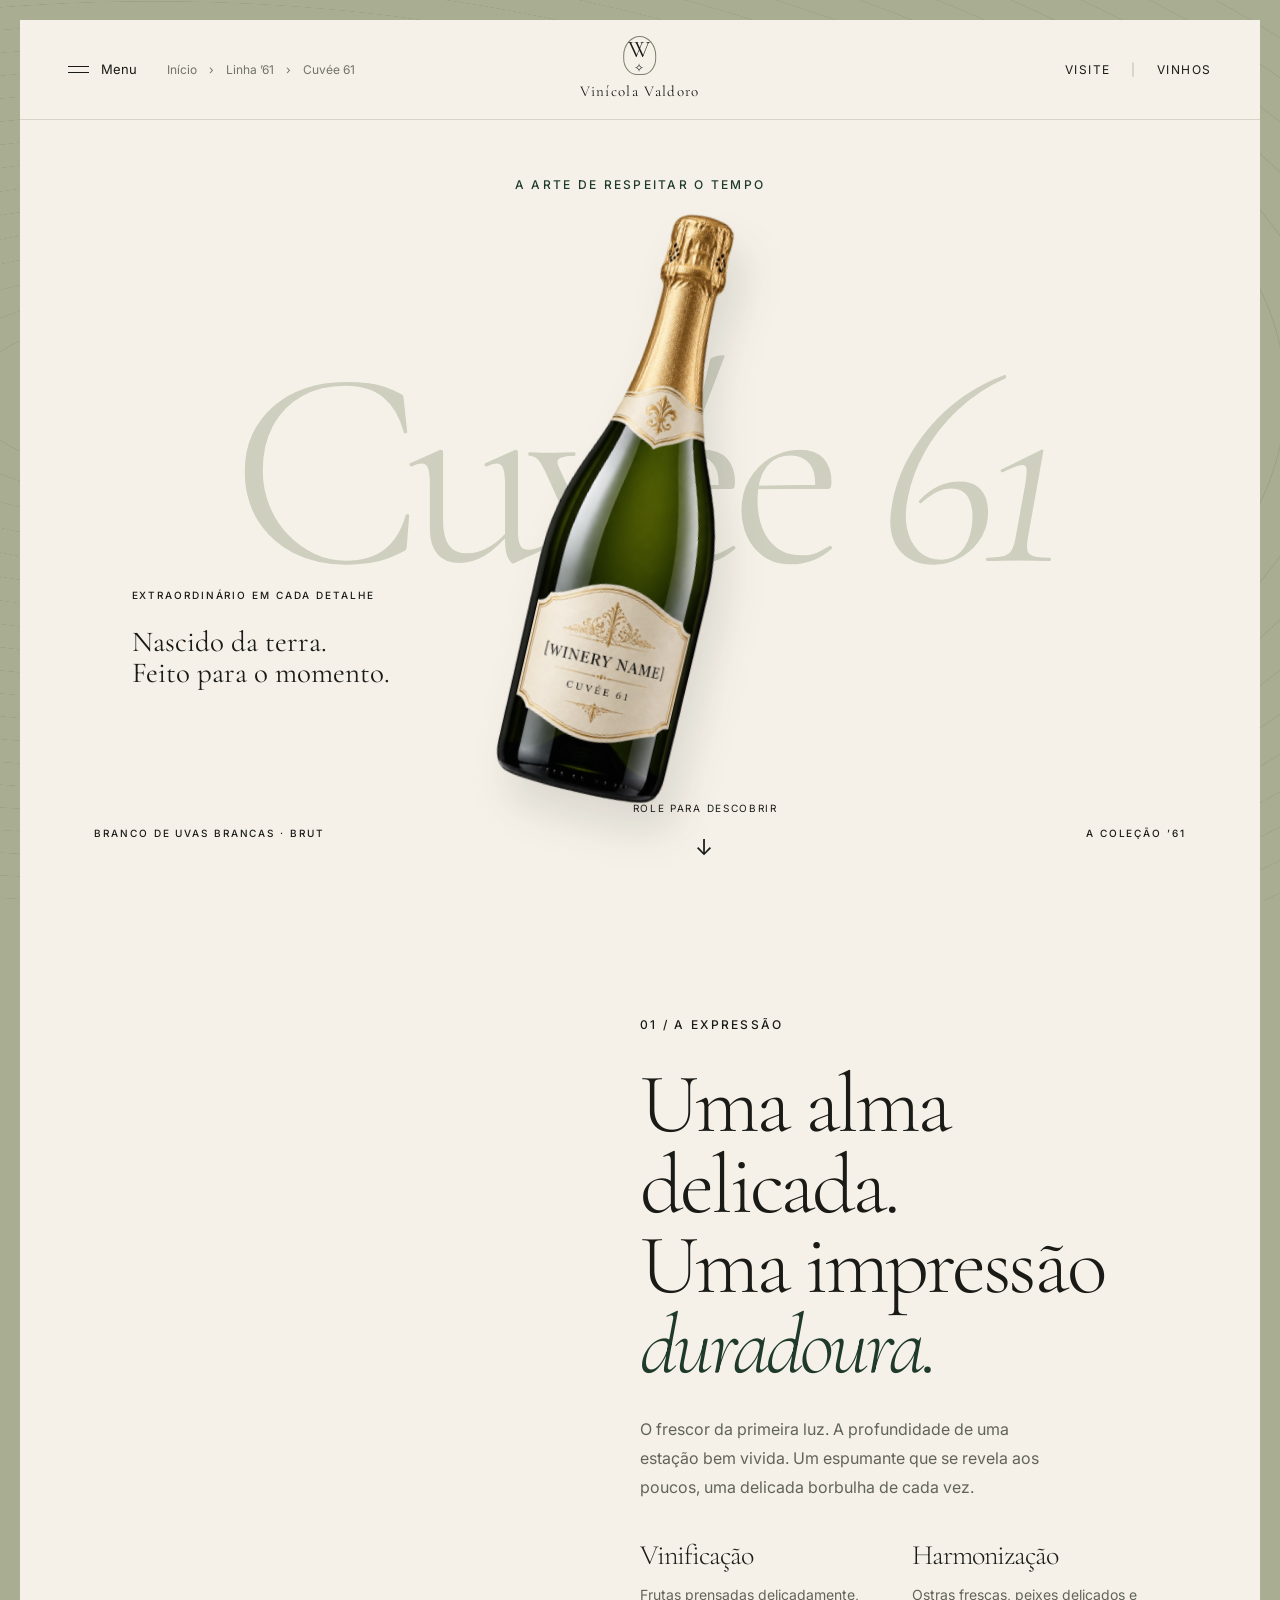
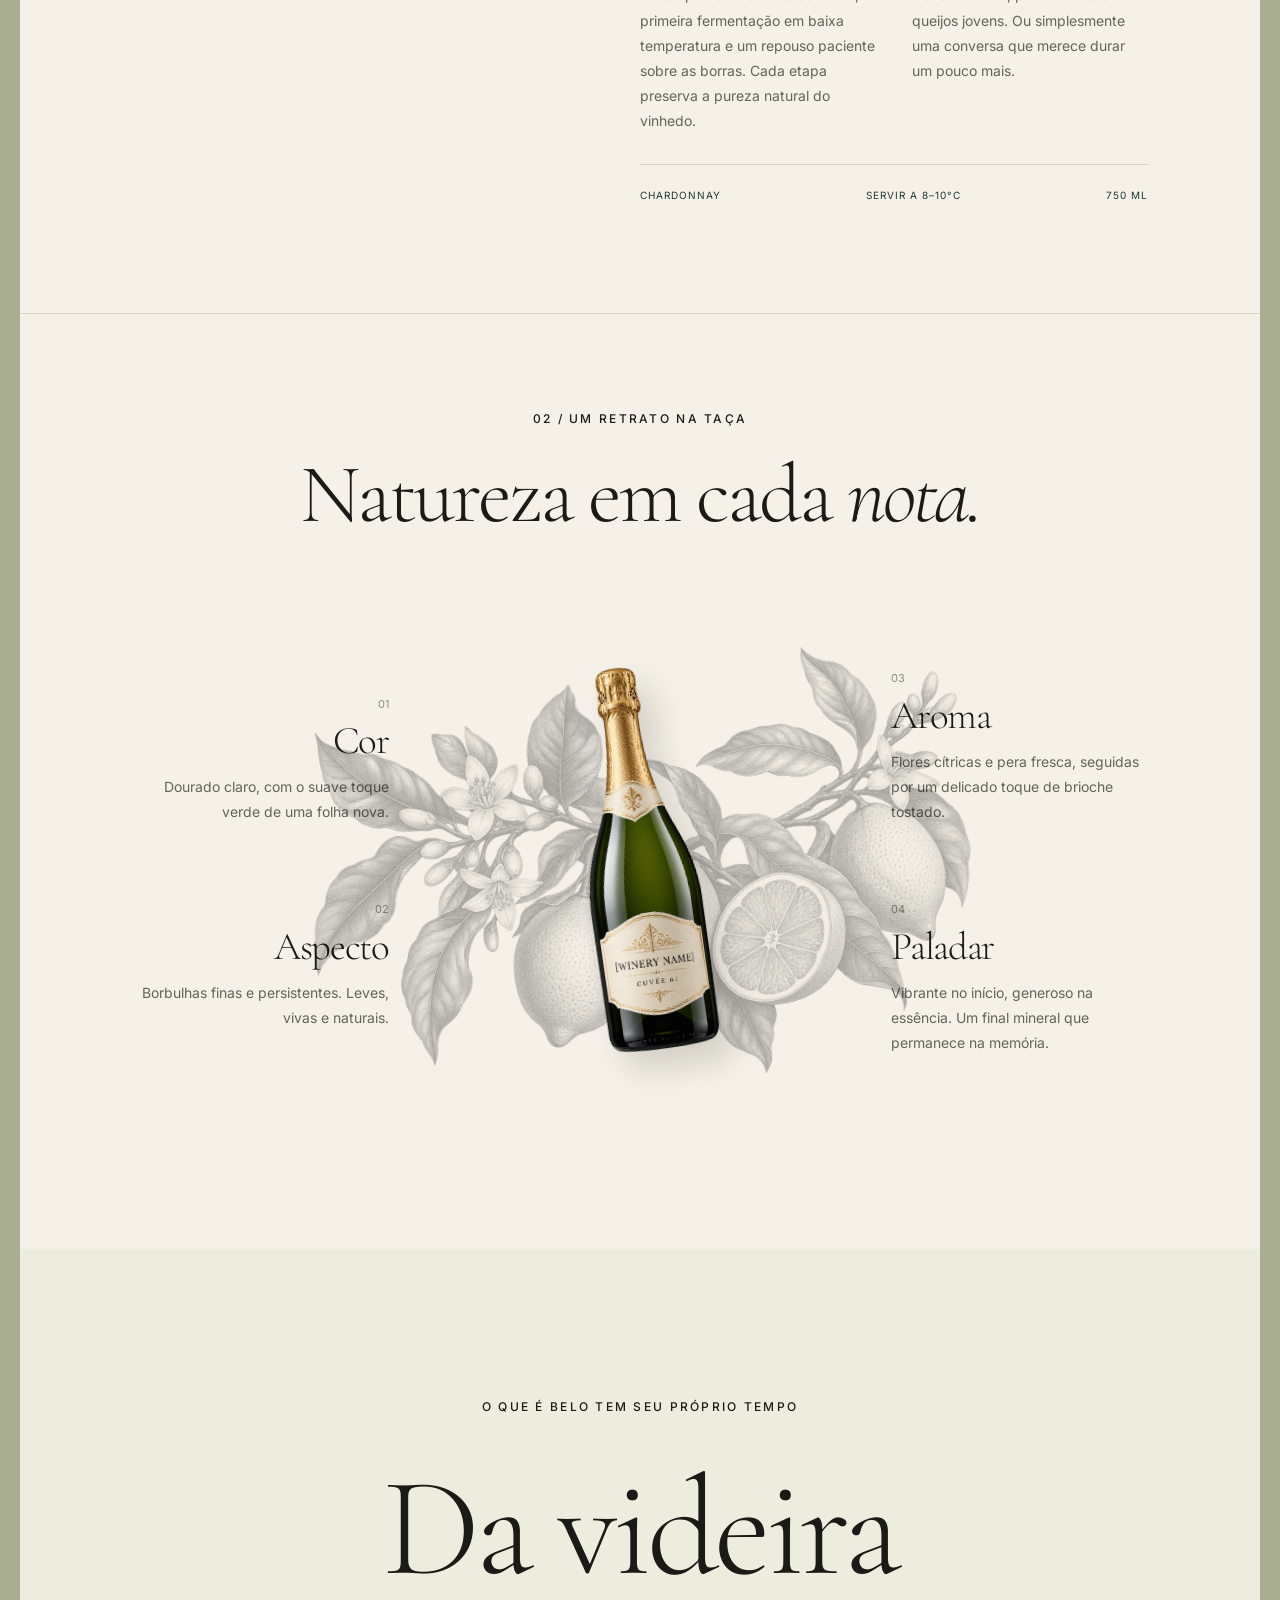
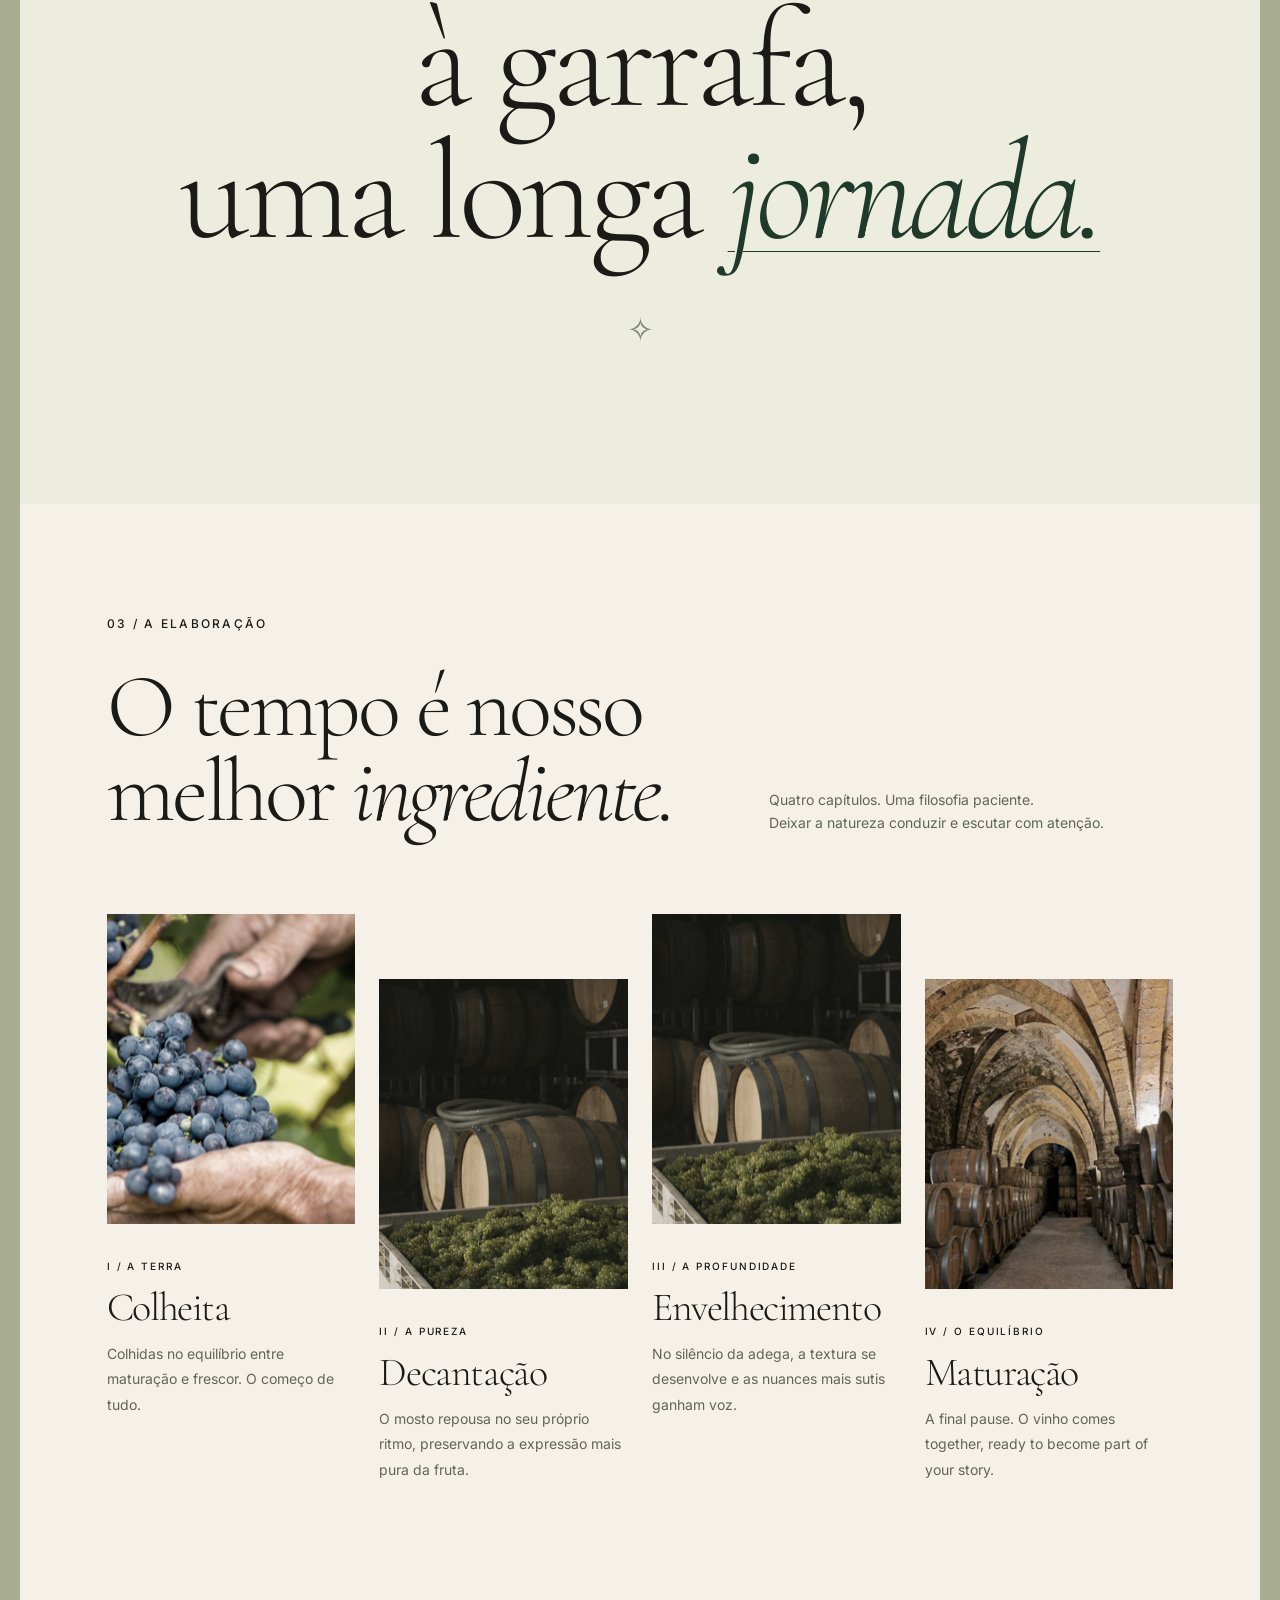
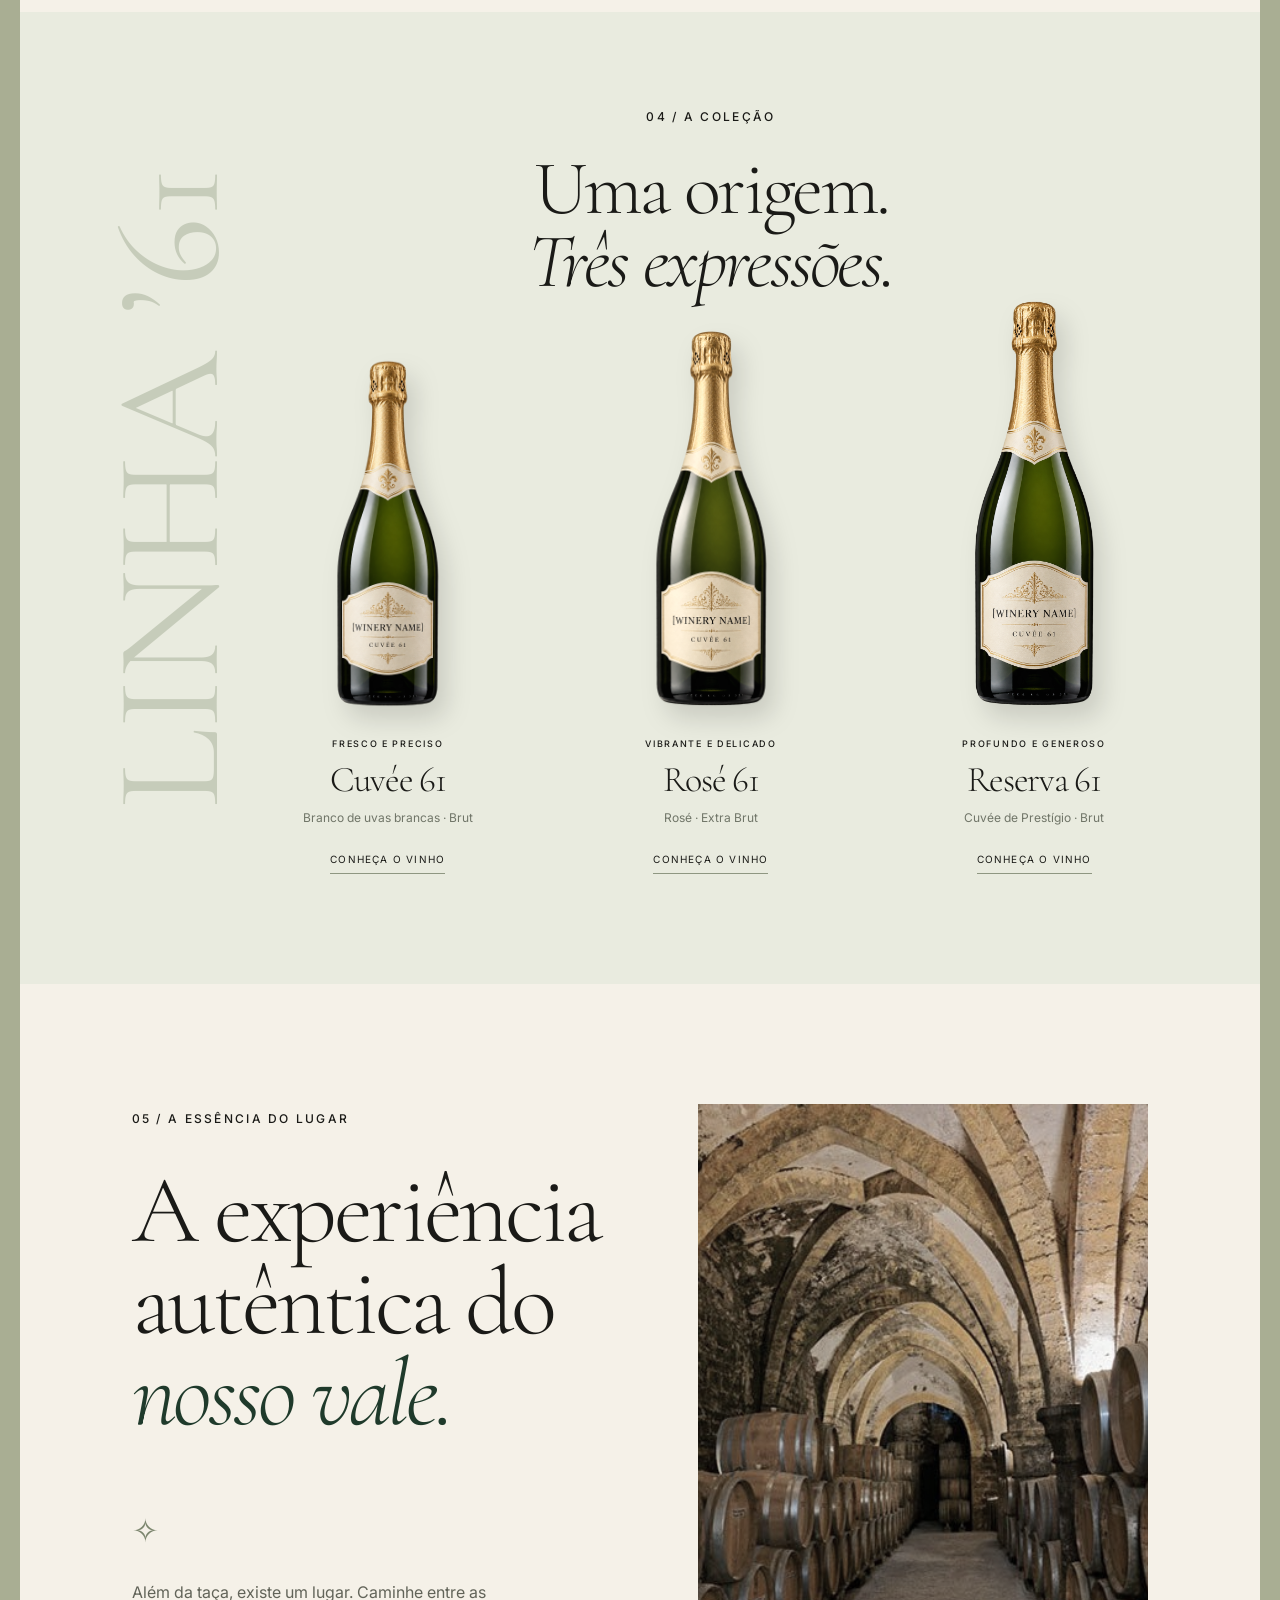
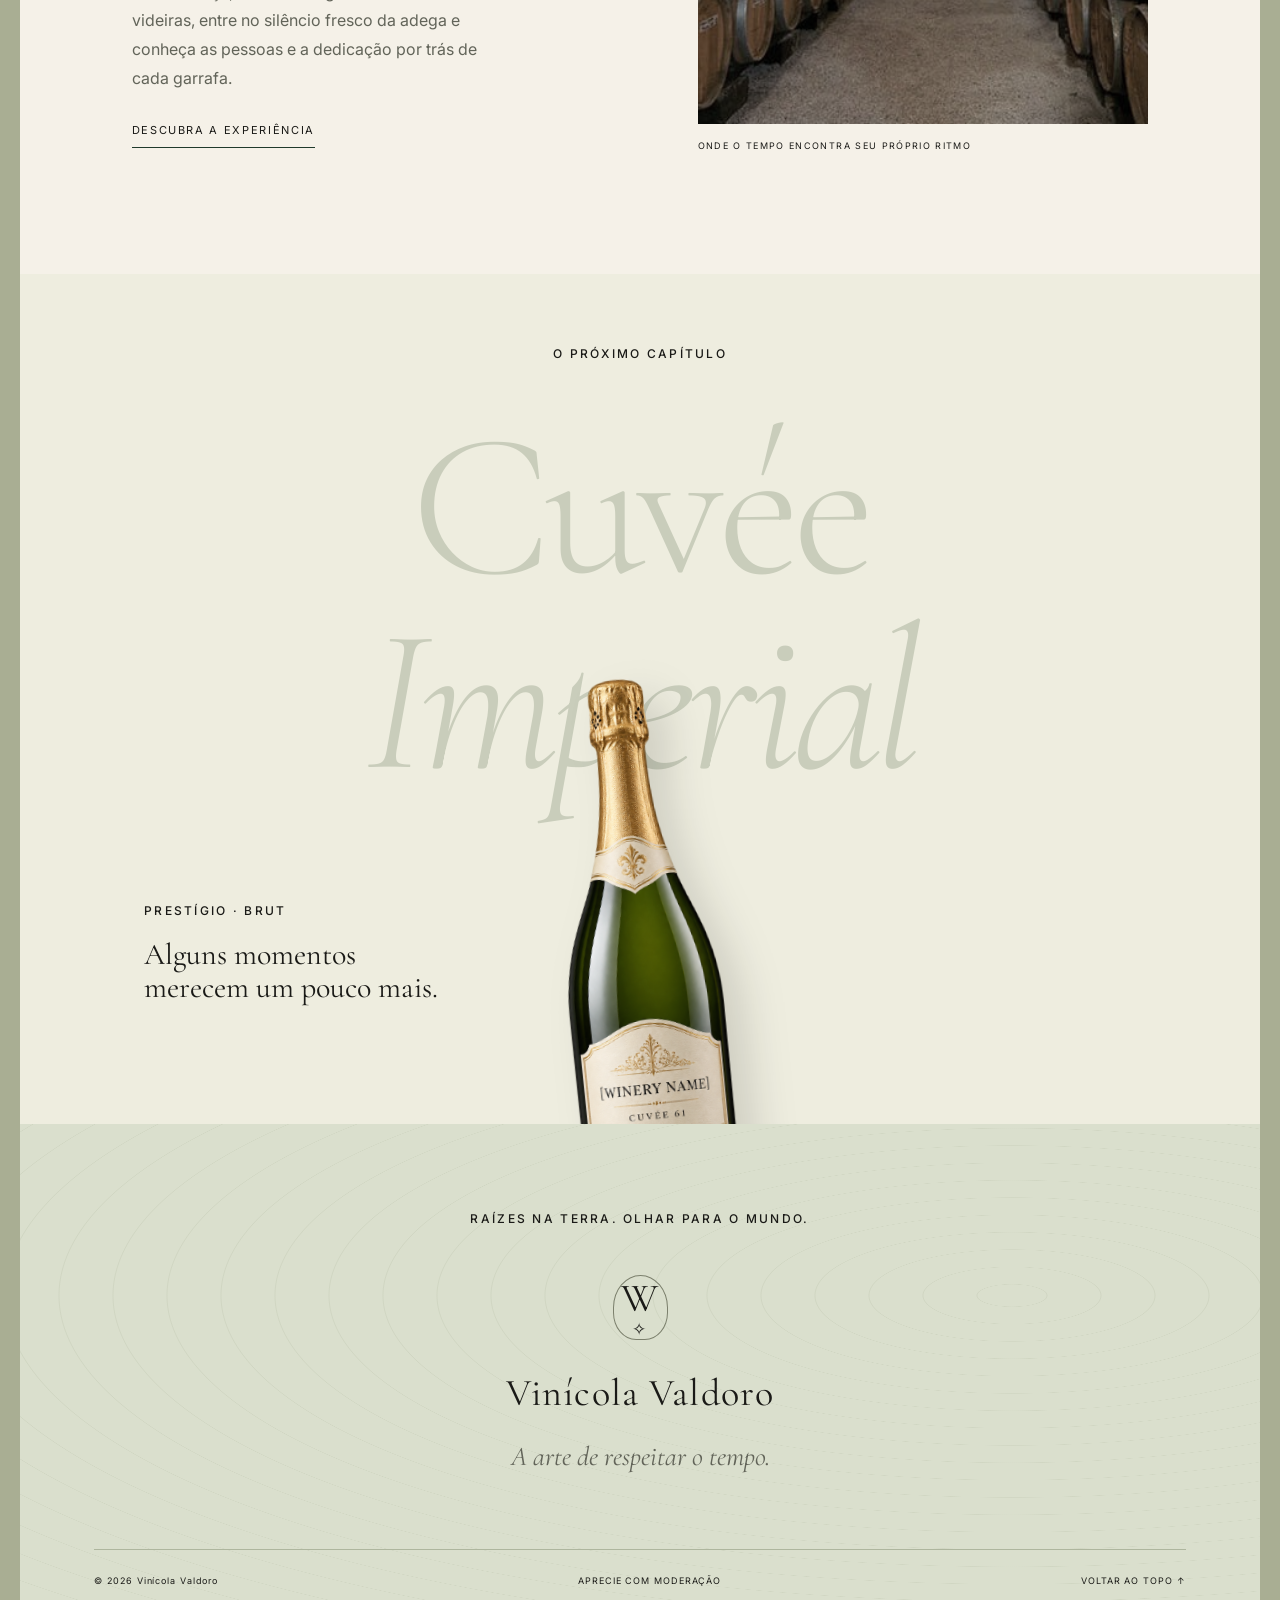
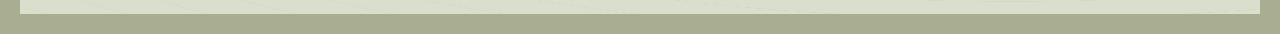
==== commit 9a833014: "Atualiza nome da marca para Vinícola Valdoro" ====
--- a/index.html
+++ b/index.html
@@ -1,8 +1,8 @@
 <!DOCTYPE html>
-<html lang="pt-BR"><head><meta charset="UTF-8"><meta name="viewport" content="width=device-width, initial-scale=1"><meta name="theme-color" content="#F5F1E8"><meta name="description" content="Conheça Cuvée 61. Uma expressão delicada do vinhedo, elaborada com paciência. Explore os vinhos e a adega de [NOME DA VINÍCOLA]."><title>[NOME DA VINÍCOLA] — A arte de respeitar o tempo</title><link rel="preconnect" href="https://fonts.googleapis.com"><link rel="preconnect" href="https://fonts.gstatic.com" crossorigin><link href="https://fonts.googleapis.com/css2?family=Cormorant+Garamond:ital,wght@0,300;0,400;0,500;1,300;1,400&family=Inter:wght@400;500&display=swap" rel="stylesheet"><link rel="stylesheet" href="style.css"></head>
+<html lang="pt-BR"><head><meta charset="UTF-8"><meta name="viewport" content="width=device-width, initial-scale=1"><meta name="theme-color" content="#F5F1E8"><meta name="description" content="Conheça Cuvée 61. Uma expressão delicada do vinhedo, elaborada com paciência. Explore os vinhos e a adega de Vinícola Valdoro."><title>Vinícola Valdoro — A arte de respeitar o tempo</title><link rel="preconnect" href="https://fonts.googleapis.com"><link rel="preconnect" href="https://fonts.gstatic.com" crossorigin><link href="https://fonts.googleapis.com/css2?family=Cormorant+Garamond:ital,wght@0,300;0,400;0,500;1,300;1,400&family=Inter:wght@400;500&display=swap" rel="stylesheet"><link rel="stylesheet" href="style.css"></head>
 <body><a class="skip" href="#main">Ir para o conteúdo</a><div class="site-shell">
-<header><button id="menu-toggle" aria-expanded="false" aria-controls="menu"><span class="hamburger"><i></i><i></i></span>Menu</button><div class="breadcrumb"><a href="#home">Início</a><span>›</span><a href="#line">Linha ’61</a><span>›</span><span>Cuvée 61</span></div><a href="#home" class="brand" aria-label="Início da vinícola"><span class="crest" aria-hidden="true">W<span>✧</span></span><span>[NOME DA VINÍCOLA]</span></a><nav aria-label="Links rápidos"><a href="#experience">VISITE</a><span>|</span><a href="#line">VINHOS</a></nav></header>
-<nav id="menu" class="menu-panel" aria-label="Navegação principal" hidden><span class="eyebrow">O UNIVERSO DE [NOME DA VINÍCOLA]</span><a href="#notes">O vinho</a><a href="#process">Nosso cuidado</a><a href="#line">A coleção</a><a href="#experience">A propriedade</a><span class="menu-bottom">As coisas boas têm seu próprio tempo.</span></nav>
+<header><button id="menu-toggle" aria-expanded="false" aria-controls="menu"><span class="hamburger"><i></i><i></i></span>Menu</button><div class="breadcrumb"><a href="#home">Início</a><span>›</span><a href="#line">Linha ’61</a><span>›</span><span>Cuvée 61</span></div><a href="#home" class="brand" aria-label="Início da vinícola"><span class="crest" aria-hidden="true">W<span>✧</span></span><span>Vinícola Valdoro</span></a><nav aria-label="Links rápidos"><a href="#experience">VISITE</a><span>|</span><a href="#line">VINHOS</a></nav></header>
+<nav id="menu" class="menu-panel" aria-label="Navegação principal" hidden><span class="eyebrow">O UNIVERSO DE Vinícola Valdoro</span><a href="#notes">O vinho</a><a href="#process">Nosso cuidado</a><a href="#line">A coleção</a><a href="#experience">A propriedade</a><span class="menu-bottom">As coisas boas têm seu próprio tempo.</span></nav>
 <main id="main"><div class="bottle-story"><div class="bottle-stage" aria-hidden="true"><img src="assets/bottle.png" class="story-bottle" alt="" fetchpriority="high"></div>
 <section id="home" class="hero"><div class="hero-top eyebrow">A ARTE DE RESPEITAR O TEMPO</div><h1>Cuvée <em>61</em></h1><div class="hero-caption"><span class="eyebrow">EXTRAORDINÁRIO EM CADA DETALHE</span><p>Nascido da terra.<br>Feito para o momento.</p></div><div class="hero-bottom"><span class="eyebrow">BRANCO DE UVAS BRANCAS · BRUT</span><a href="#notes" class="scroll-hint">ROLE PARA DESCOBRIR <span>↓</span></a><span class="eyebrow">A COLEÇÃO ’61</span></div></section>
 <section id="notes" class="notes"><div class="notes-content reveal"><span class="eyebrow">01 / A EXPRESSÃO</span><h2>Uma alma delicada.<br>Uma impressão<br><em>duradoura.</em></h2><p class="intro">O frescor da primeira luz. A profundidade de uma estação bem vivida. Um espumante que se revela aos poucos, uma delicada borbulha de cada vez.</p><div class="two-columns"><div><h3>Vinificação</h3><p>Frutas prensadas delicadamente, primeira fermentação em baixa temperatura e um repouso paciente sobre as borras. Cada etapa preserva a pureza natural do vinhedo.</p></div><div><h3>Harmonização</h3><p>Ostras frescas, peixes delicados e queijos jovens. Ou simplesmente uma conversa que merece durar um pouco mais.</p></div></div><div class="wine-details"><span>CHARDONNAY</span><span>SERVIR A 8–10°C</span><span>750 ML</span></div></div></section></div>
@@ -12,5 +12,6 @@
 <section id="line" class="line"><div class="vertical-title" aria-hidden="true">LINHA ’61</div><div class="line-content"><div class="line-heading reveal"><span class="eyebrow">04 / A COLEÇÃO</span><h2>Uma origem.<br><em>Três expressões.</em></h2></div><div class="bottle-line"><button class="wine-card reveal" data-wine="classic"><img src="assets/bottle.png" alt="Garrafa de Cuvée 61" loading="lazy"><span class="eyebrow">FRESCO E PRECISO</span><h3>Cuvée 61</h3><span class="wine-type">Branco de uvas brancas · Brut</span><span class="wine-link">CONHEÇA O VINHO</span></button><button class="wine-card reveal rose" data-wine="rose"><img src="assets/bottle.png" alt="Garrafa ilustrativa de Rosé 61" loading="lazy"><span class="eyebrow">VIBRANTE E DELICADO</span><h3>Rosé 61</h3><span class="wine-type">Rosé · Extra Brut</span><span class="wine-link">CONHEÇA O VINHO</span></button><button class="wine-card reveal reserve" data-wine="reserve"><img src="assets/bottle.png" alt="Garrafa ilustrativa de Reserva 61" loading="lazy"><span class="eyebrow">PROFUNDO E GENEROSO</span><h3>Reserva 61</h3><span class="wine-type">Cuvée de Prestígio · Brut</span><span class="wine-link">CONHEÇA O VINHO</span></button></div></div></section>
 <section id="experience" class="experience"><div class="experience-title reveal"><span class="eyebrow">05 / A ESSÊNCIA DO LUGAR</span><h2>A experiência<br>autêntica do<br><em>nosso vale.</em></h2></div><div class="experience-photo"><img src="assets/cellar.jpg" alt="Arcos de pedra e barricas de carvalho em uma adega histórica" loading="lazy"><span class="photo-caption">ONDE O TEMPO ENCONTRA SEU PRÓPRIO RITMO</span></div><div class="experience-copy reveal"><span class="small-mark">✧</span><p>Além da taça, existe um lugar. Caminhe entre as videiras, entre no silêncio fresco da adega e conheça as pessoas e a dedicação por trás de cada garrafa.</p><button class="text-link" id="discover">DESCUBRA A EXPERIÊNCIA</button></div></section>
 <section class="featured"><span class="eyebrow">O PRÓXIMO CAPÍTULO</span><h2>Cuvée<br><em>Imperial</em></h2><div class="featured-caption"><span class="eyebrow">PRESTÍGIO · BRUT</span><p>Alguns momentos<br>merecem um pouco mais.</p></div><img src="assets/bottle.png" alt="Garrafa ilustrativa de Cuvée Imperial" loading="lazy"></section>
-</main><footer><span class="eyebrow">RAÍZES NA TERRA. OLHAR PARA O MUNDO.</span><a href="#home" class="footer-brand"><span class="crest" aria-hidden="true">W<span>✧</span></span><span>[NOME DA VINÍCOLA]</span></a><p>A arte de respeitar o tempo.</p><div class="footer-bottom"><span>© <span id="year">2026</span> [NOME DA VINÍCOLA]</span><span>APRECIE COM MODERAÇÃO</span><a href="#home">VOLTAR AO TOPO ↑</a></div></footer></div>
+</main><footer><span class="eyebrow">RAÍZES NA TERRA. OLHAR PARA O MUNDO.</span><a href="#home" class="footer-brand"><span class="crest" aria-hidden="true">W<span>✧</span></span><span>Vinícola Valdoro</span></a><p>A arte de respeitar o tempo.</p><div class="footer-bottom"><span>© <span id="year">2026</span> Vinícola Valdoro</span><span>APRECIE COM MODERAÇÃO</span><a href="#home">VOLTAR AO TOPO ↑</a></div></footer></div>
 <dialog id="wine-dialog"><button class="dialog-close" aria-label="Fechar janela">×</button><span class="eyebrow" id="dialog-label"></span><h2 id="dialog-title"></h2><p id="dialog-copy"></p><div id="dialog-details"></div><button class="text-link dialog-done">CONTINUAR EXPLORANDO</button></dialog><script src="script.js"></script></body></html>
+
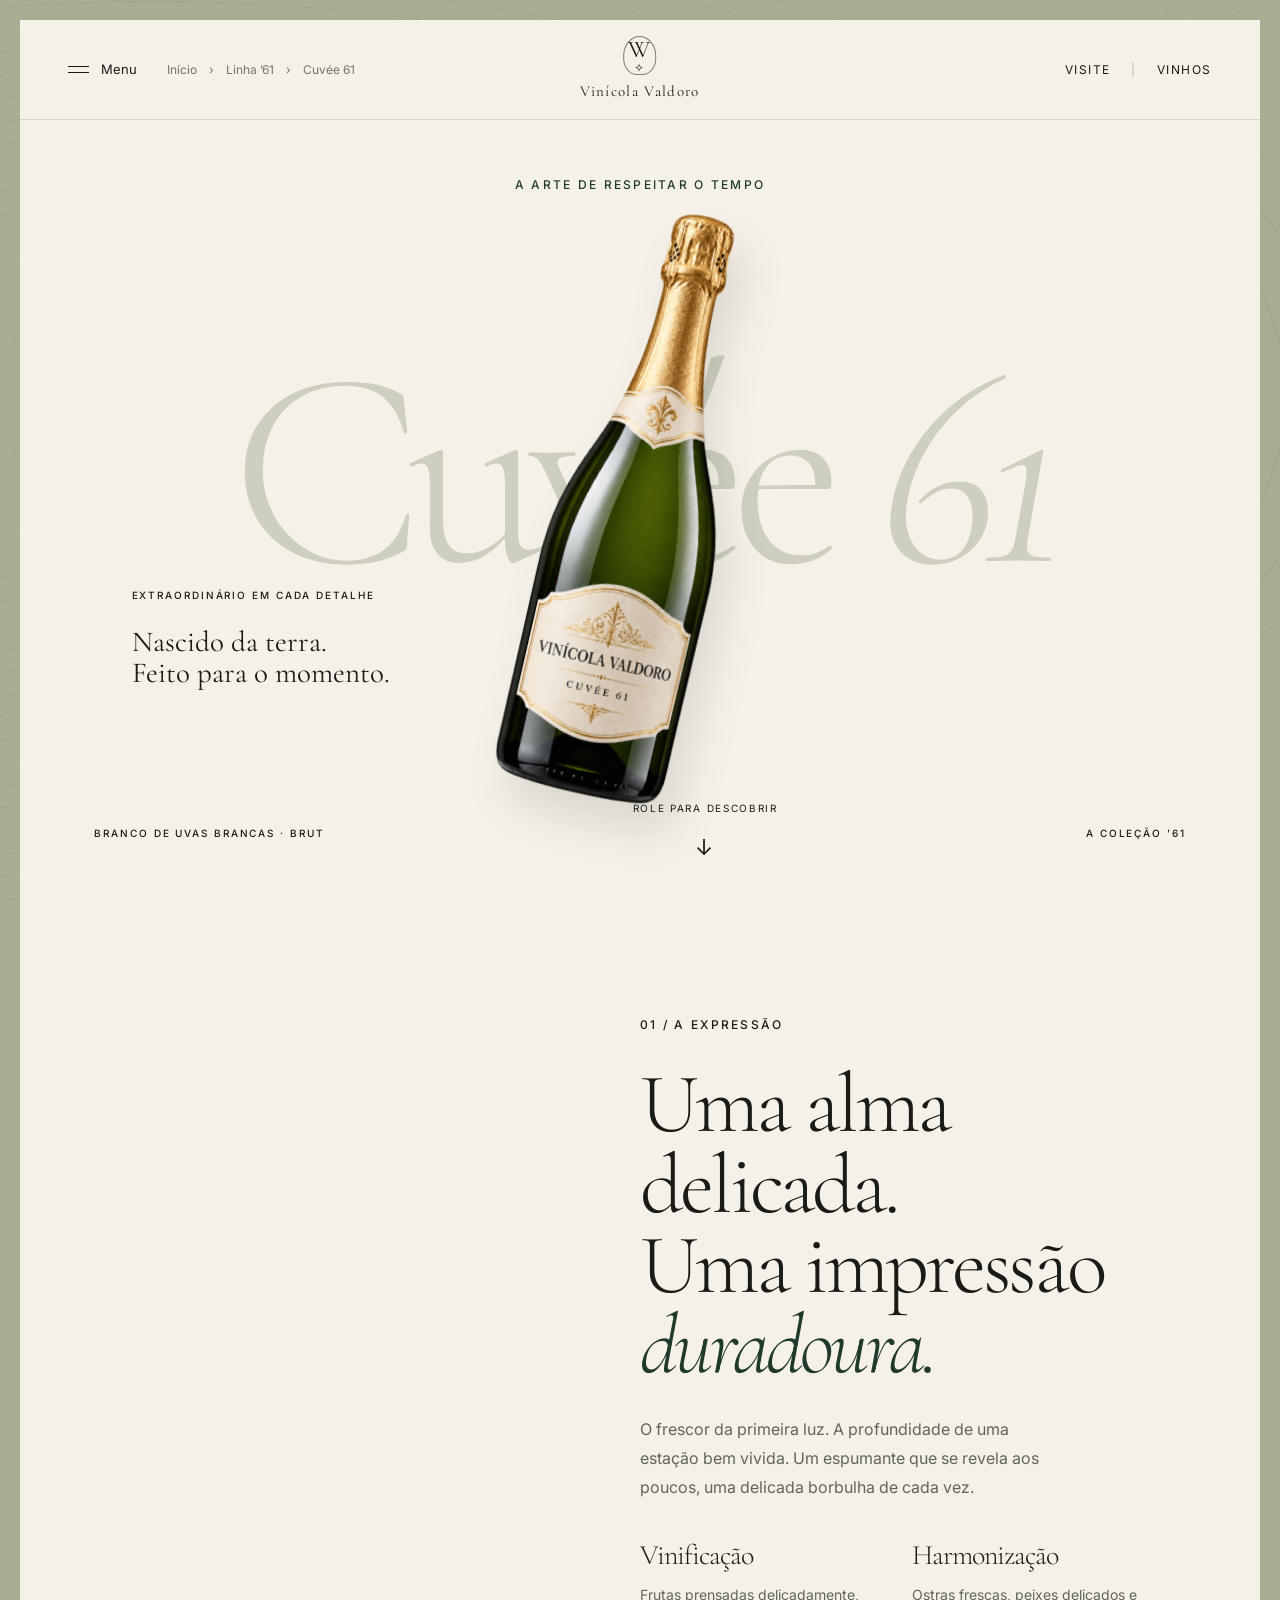
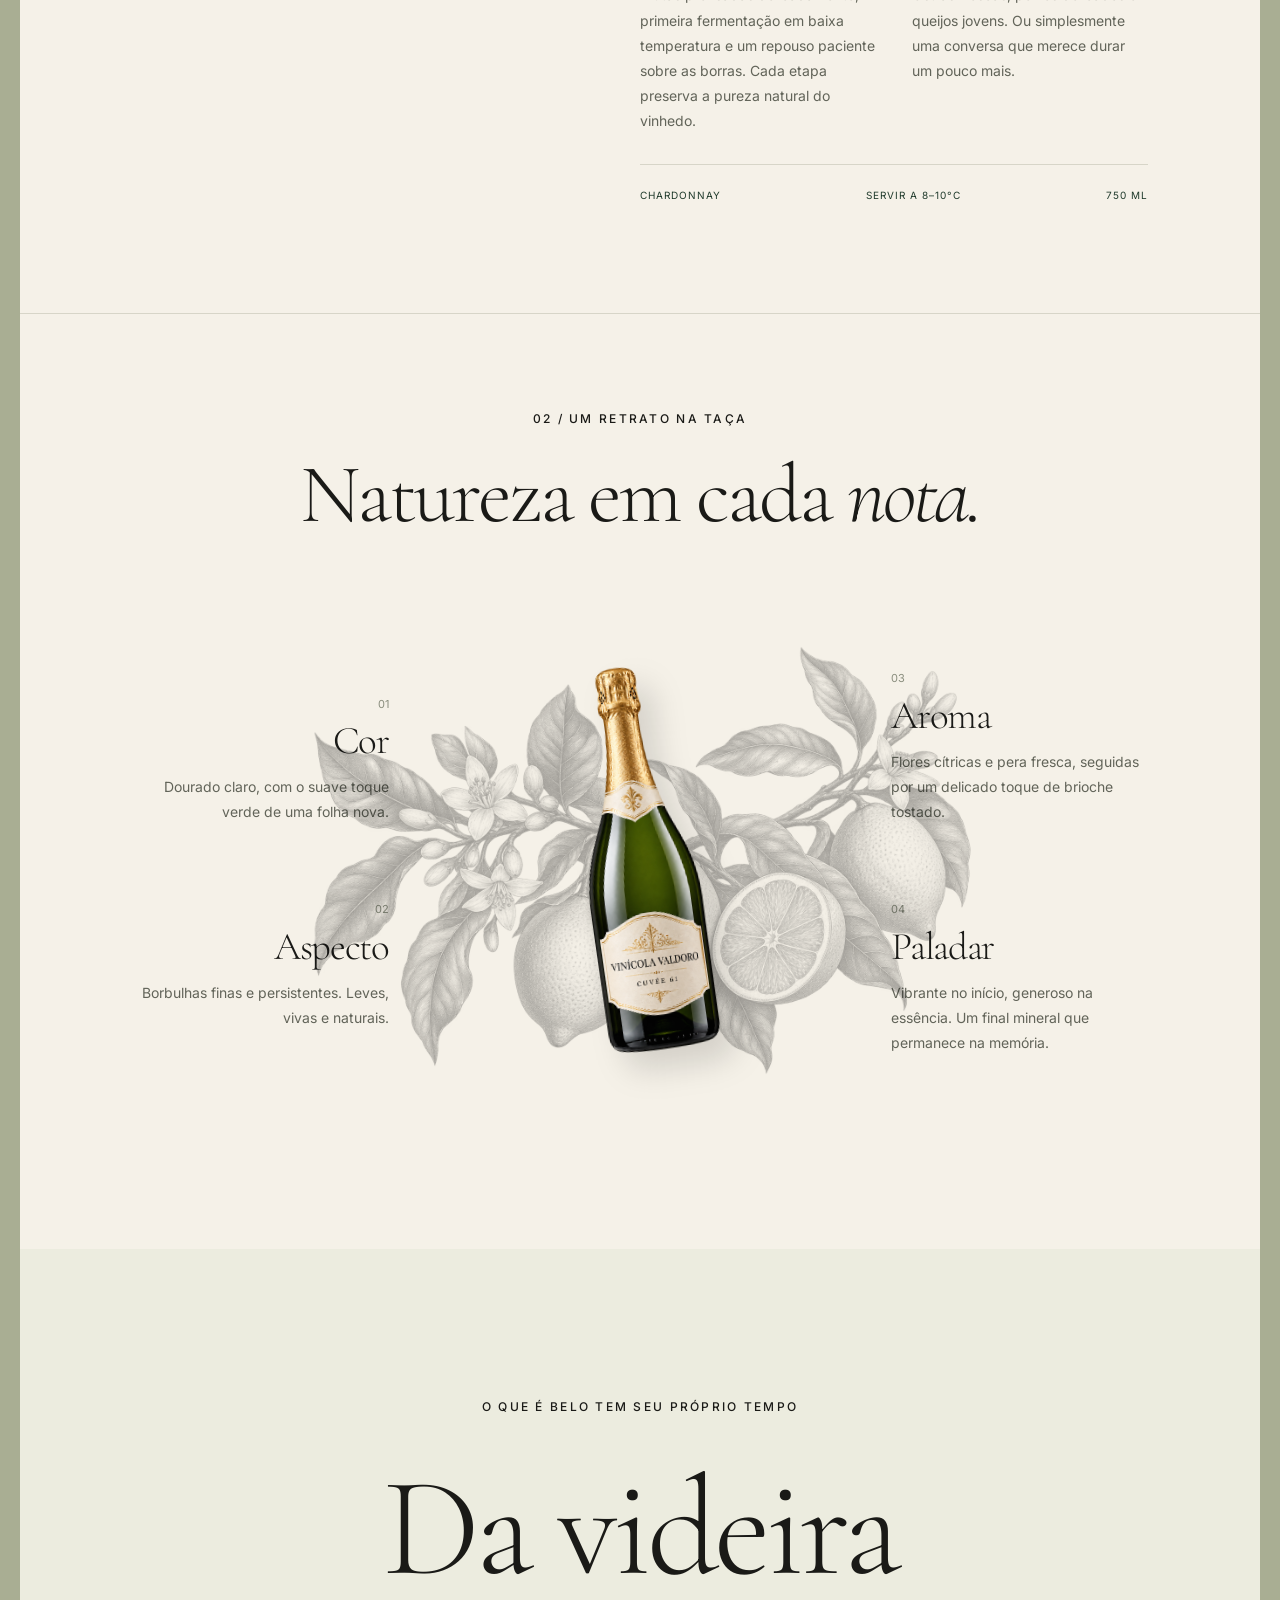
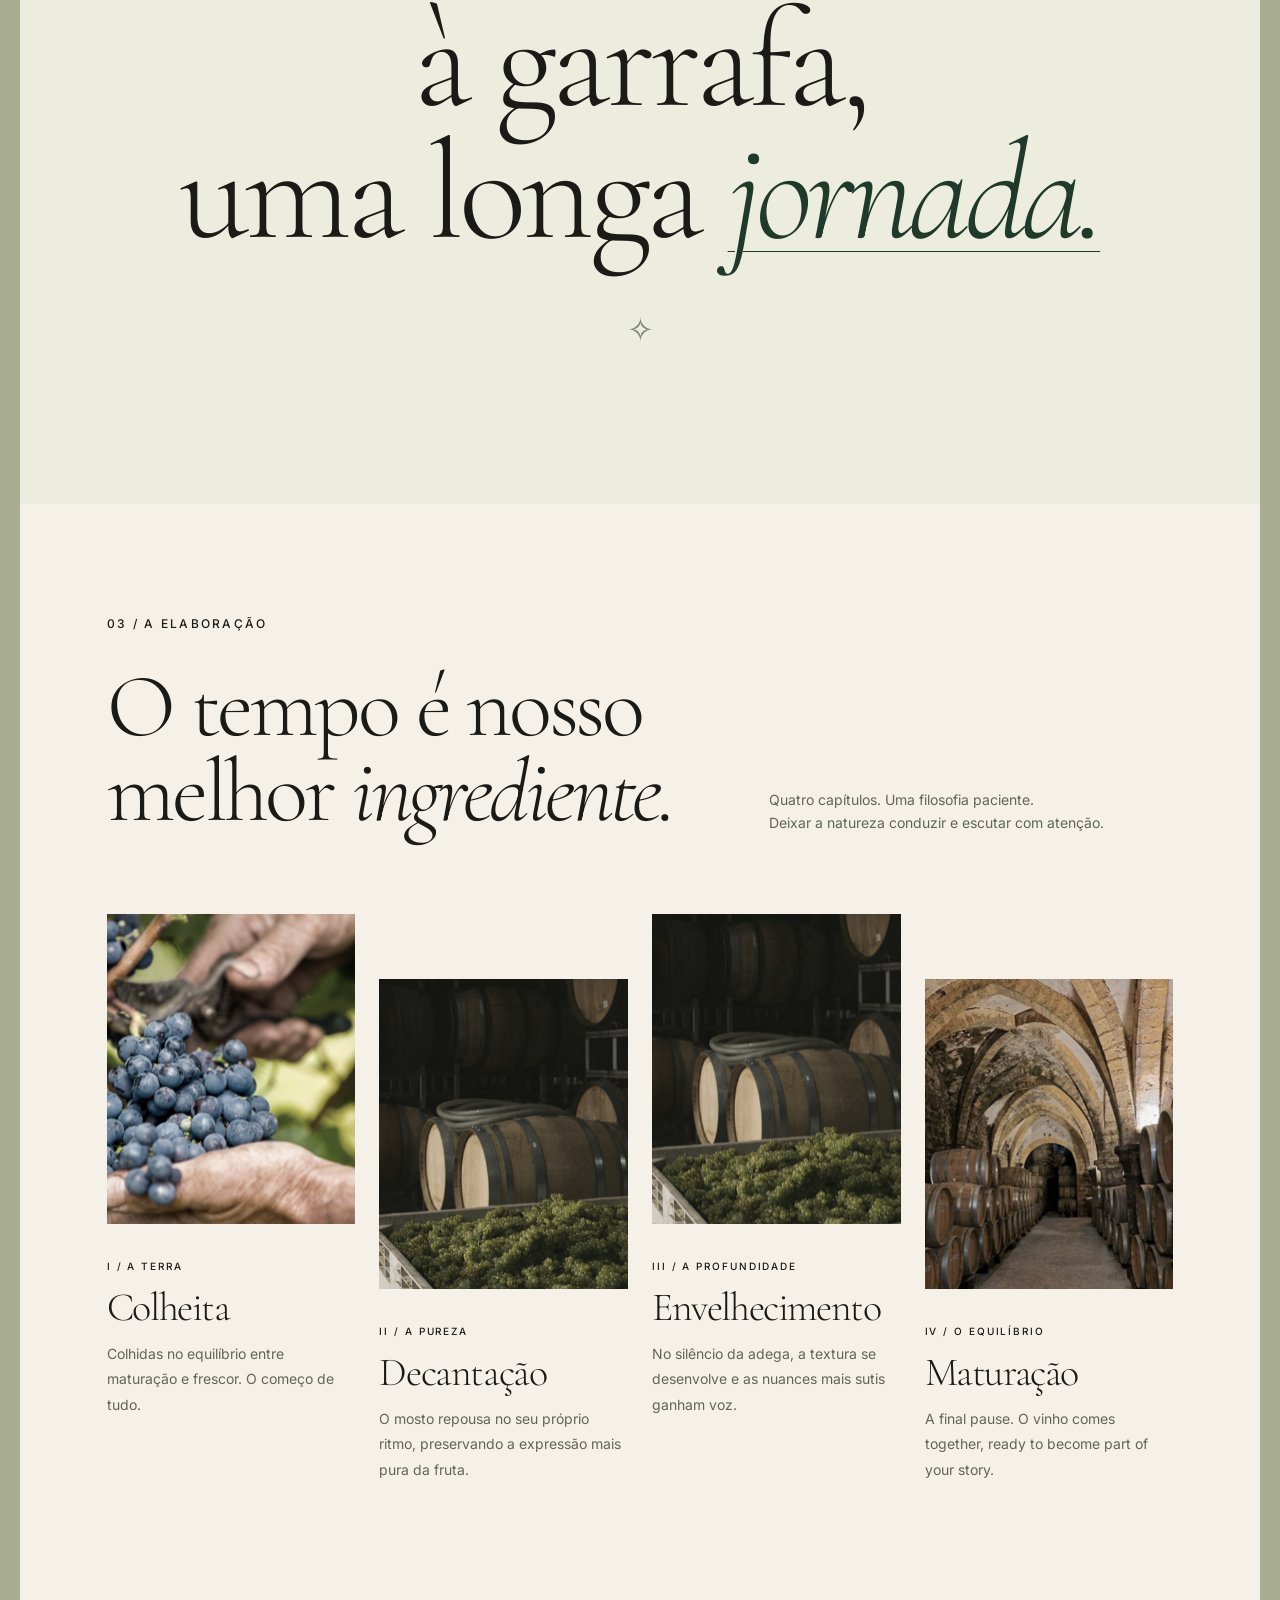
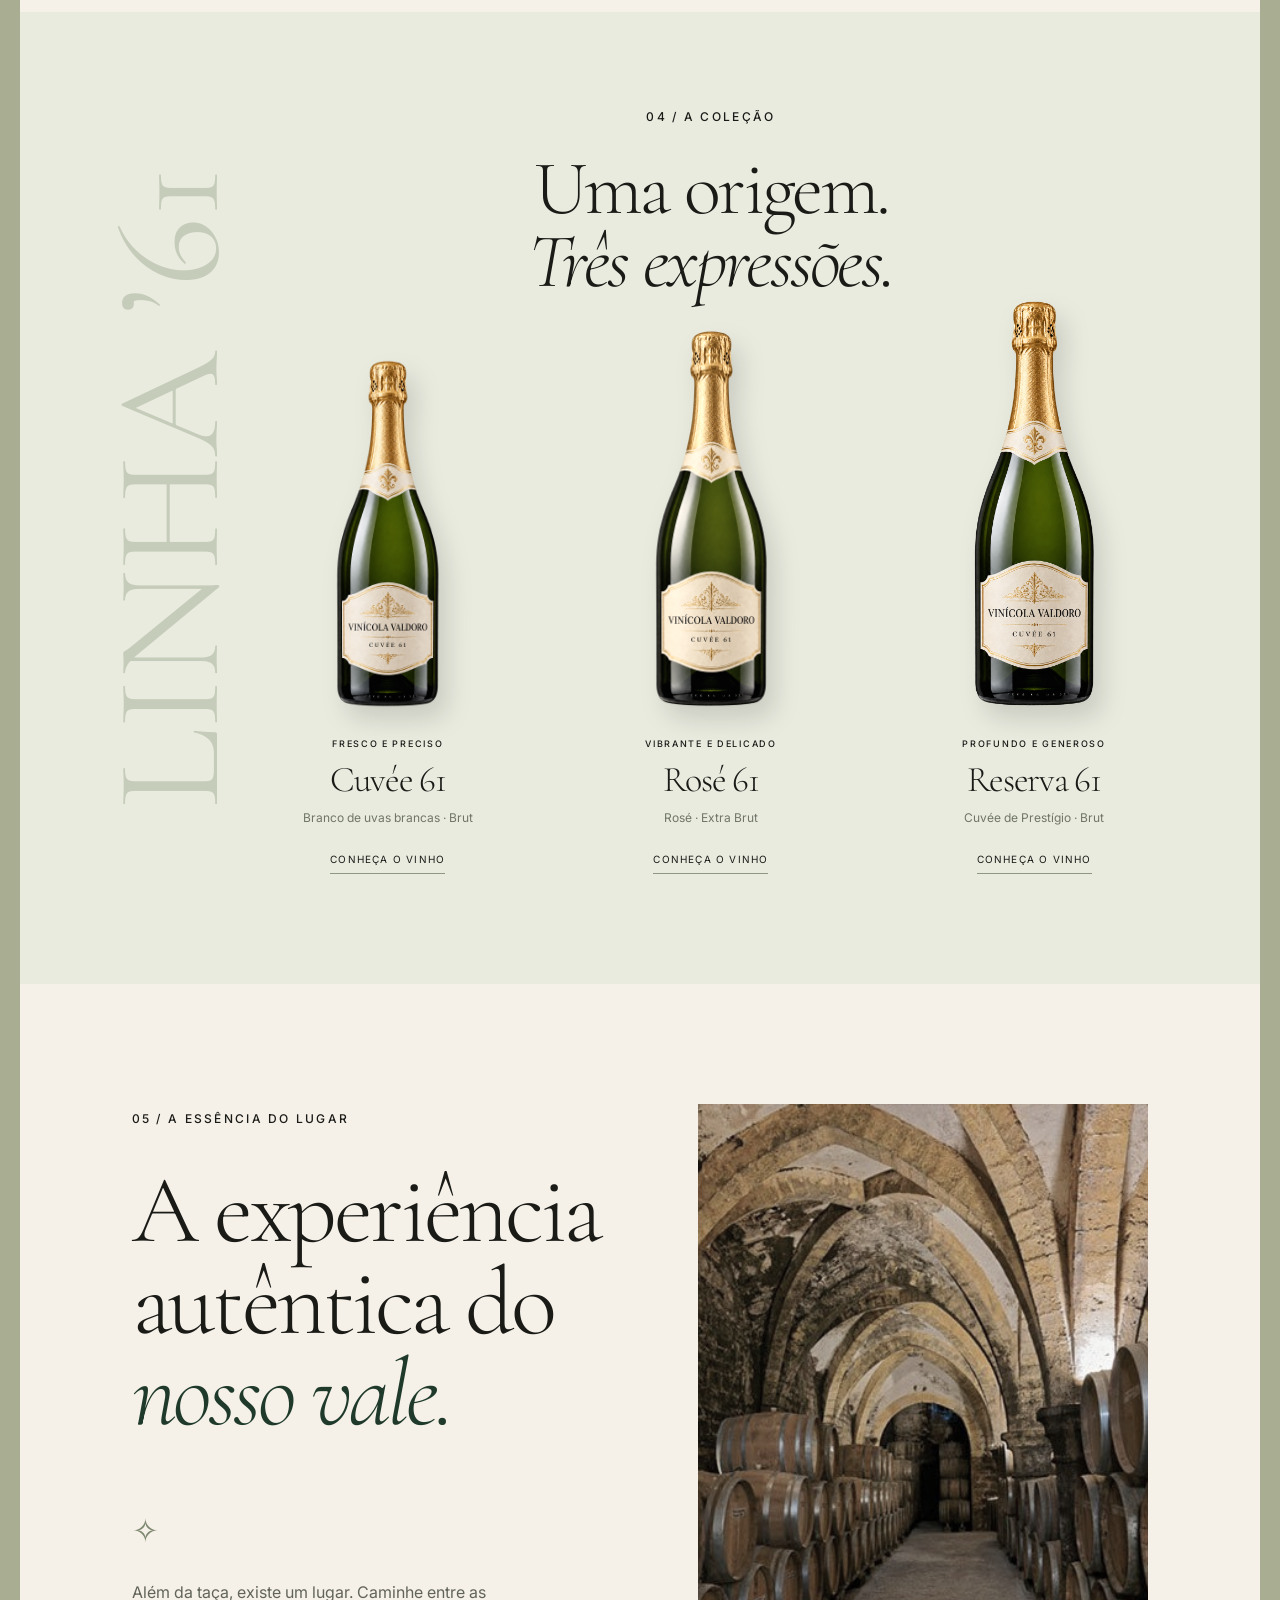
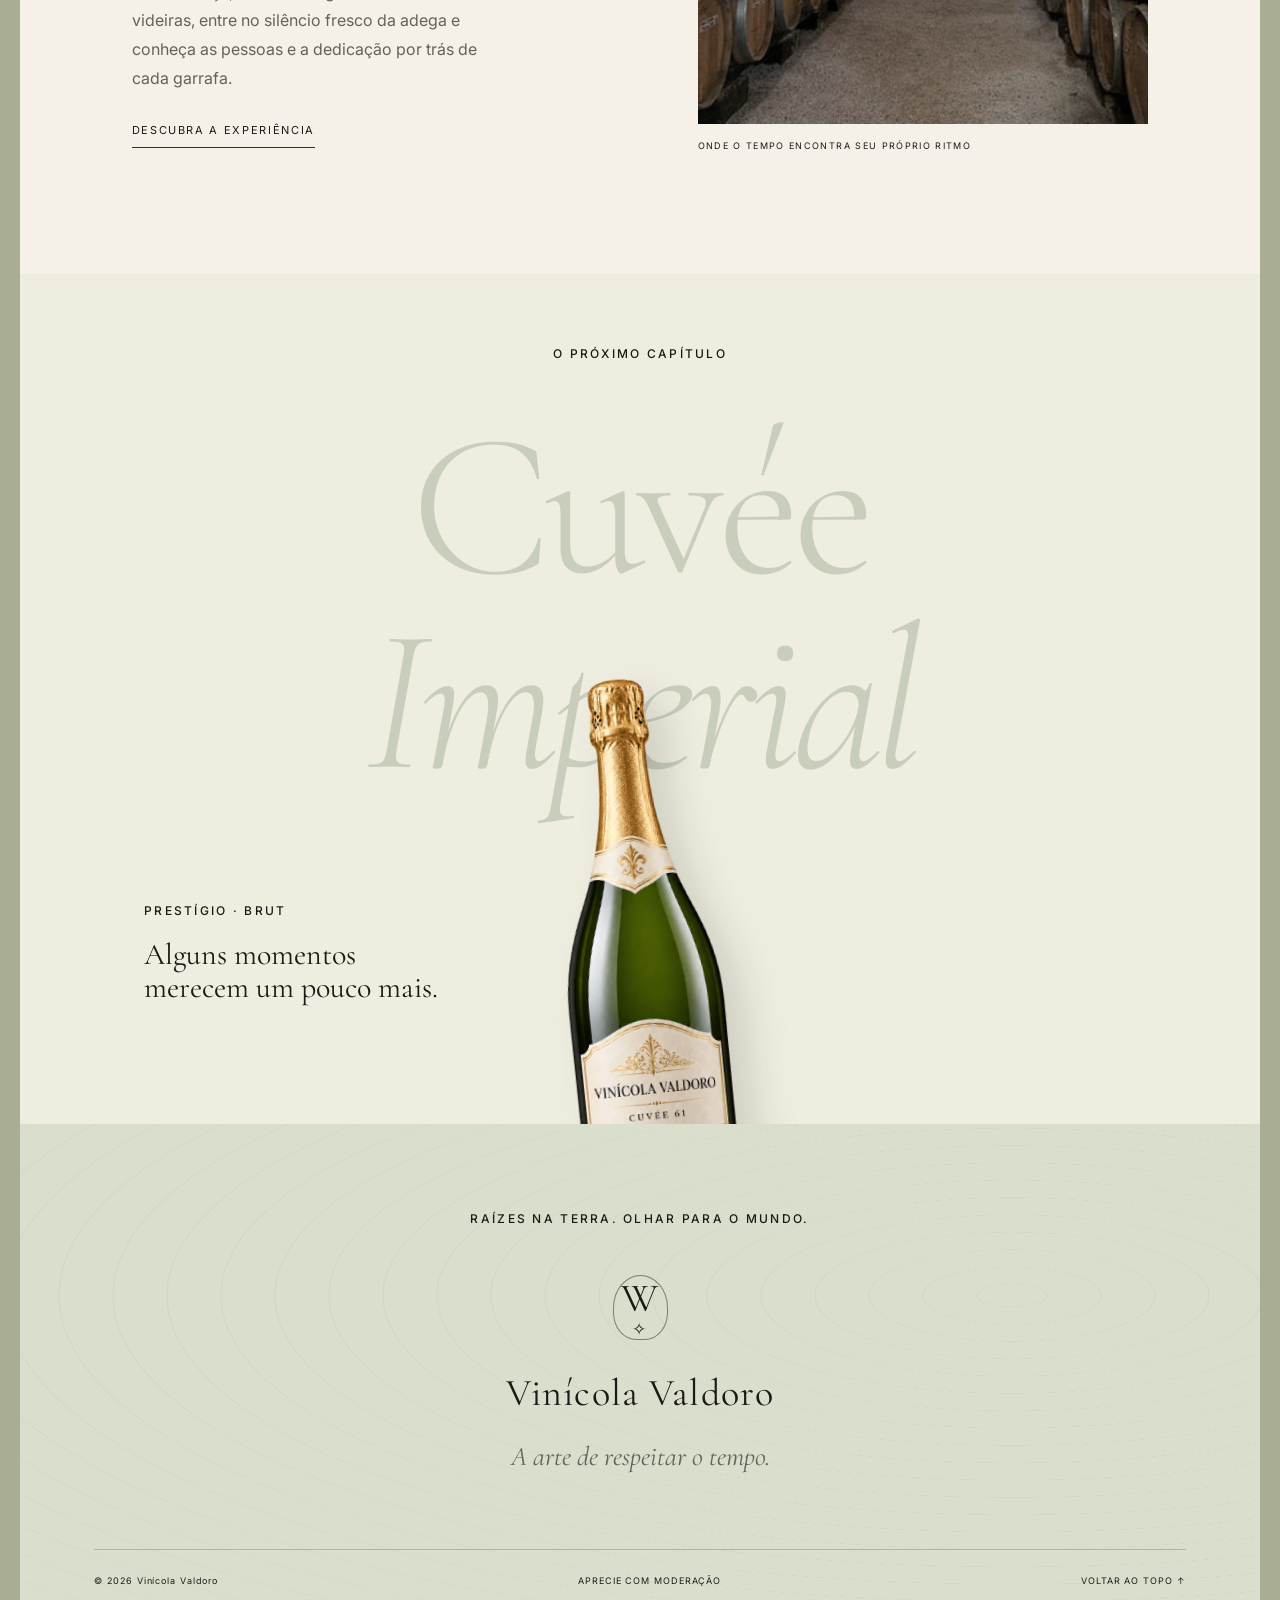
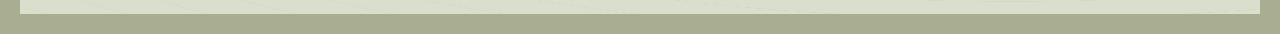
==== commit def0223f: "Corrige animação mobile com transform e atualização de cache" ====
--- a/index.html
+++ b/index.html
@@ -1,5 +1,5 @@
 <!DOCTYPE html>
-<html lang="pt-BR"><head><meta charset="UTF-8"><meta name="viewport" content="width=device-width, initial-scale=1"><meta name="theme-color" content="#F5F1E8"><meta name="description" content="Conheça Cuvée 61. Uma expressão delicada do vinhedo, elaborada com paciência. Explore os vinhos e a adega de Vinícola Valdoro."><title>Vinícola Valdoro — A arte de respeitar o tempo</title><link rel="preconnect" href="https://fonts.googleapis.com"><link rel="preconnect" href="https://fonts.gstatic.com" crossorigin><link href="https://fonts.googleapis.com/css2?family=Cormorant+Garamond:ital,wght@0,300;0,400;0,500;1,300;1,400&family=Inter:wght@400;500&display=swap" rel="stylesheet"><link rel="stylesheet" href="style.css"></head>
+<html lang="pt-BR"><head><meta charset="UTF-8"><meta name="viewport" content="width=device-width, initial-scale=1"><meta name="theme-color" content="#F5F1E8"><meta name="description" content="Conheça Cuvée 61. Uma expressão delicada do vinhedo, elaborada com paciência. Explore os vinhos e a adega de Vinícola Valdoro."><title>Vinícola Valdoro — A arte de respeitar o tempo</title><link rel="preconnect" href="https://fonts.googleapis.com"><link rel="preconnect" href="https://fonts.gstatic.com" crossorigin><link href="https://fonts.googleapis.com/css2?family=Cormorant+Garamond:ital,wght@0,300;0,400;0,500;1,300;1,400&family=Inter:wght@400;500&display=swap" rel="stylesheet"><link rel="stylesheet" href="style.css?v=mobile-2"></head>
 <body><a class="skip" href="#main">Ir para o conteúdo</a><div class="site-shell">
 <header><button id="menu-toggle" aria-expanded="false" aria-controls="menu"><span class="hamburger"><i></i><i></i></span>Menu</button><div class="breadcrumb"><a href="#home">Início</a><span>›</span><a href="#line">Linha ’61</a><span>›</span><span>Cuvée 61</span></div><a href="#home" class="brand" aria-label="Início da vinícola"><span class="crest" aria-hidden="true">W<span>✧</span></span><span>Vinícola Valdoro</span></a><nav aria-label="Links rápidos"><a href="#experience">VISITE</a><span>|</span><a href="#line">VINHOS</a></nav></header>
 <nav id="menu" class="menu-panel" aria-label="Navegação principal" hidden><span class="eyebrow">O UNIVERSO DE Vinícola Valdoro</span><a href="#notes">O vinho</a><a href="#process">Nosso cuidado</a><a href="#line">A coleção</a><a href="#experience">A propriedade</a><span class="menu-bottom">As coisas boas têm seu próprio tempo.</span></nav>
@@ -13,5 +13,6 @@
 <section id="experience" class="experience"><div class="experience-title reveal"><span class="eyebrow">05 / A ESSÊNCIA DO LUGAR</span><h2>A experiência<br>autêntica do<br><em>nosso vale.</em></h2></div><div class="experience-photo"><img src="assets/cellar.jpg" alt="Arcos de pedra e barricas de carvalho em uma adega histórica" loading="lazy"><span class="photo-caption">ONDE O TEMPO ENCONTRA SEU PRÓPRIO RITMO</span></div><div class="experience-copy reveal"><span class="small-mark">✧</span><p>Além da taça, existe um lugar. Caminhe entre as videiras, entre no silêncio fresco da adega e conheça as pessoas e a dedicação por trás de cada garrafa.</p><button class="text-link" id="discover">DESCUBRA A EXPERIÊNCIA</button></div></section>
 <section class="featured"><span class="eyebrow">O PRÓXIMO CAPÍTULO</span><h2>Cuvée<br><em>Imperial</em></h2><div class="featured-caption"><span class="eyebrow">PRESTÍGIO · BRUT</span><p>Alguns momentos<br>merecem um pouco mais.</p></div><img src="assets/bottle.png" alt="Garrafa ilustrativa de Cuvée Imperial" loading="lazy"></section>
 </main><footer><span class="eyebrow">RAÍZES NA TERRA. OLHAR PARA O MUNDO.</span><a href="#home" class="footer-brand"><span class="crest" aria-hidden="true">W<span>✧</span></span><span>Vinícola Valdoro</span></a><p>A arte de respeitar o tempo.</p><div class="footer-bottom"><span>© <span id="year">2026</span> Vinícola Valdoro</span><span>APRECIE COM MODERAÇÃO</span><a href="#home">VOLTAR AO TOPO ↑</a></div></footer></div>
-<dialog id="wine-dialog"><button class="dialog-close" aria-label="Fechar janela">×</button><span class="eyebrow" id="dialog-label"></span><h2 id="dialog-title"></h2><p id="dialog-copy"></p><div id="dialog-details"></div><button class="text-link dialog-done">CONTINUAR EXPLORANDO</button></dialog><script src="script.js"></script></body></html>
+<dialog id="wine-dialog"><button class="dialog-close" aria-label="Fechar janela">×</button><span class="eyebrow" id="dialog-label"></span><h2 id="dialog-title"></h2><p id="dialog-copy"></p><div id="dialog-details"></div><button class="text-link dialog-done">CONTINUAR EXPLORANDO</button></dialog><script src="script.js?v=mobile-2"></script></body></html>
 
+
--- a/style.css
+++ b/style.css
@@ -9,3 +9,7 @@
 
 @media(min-width:701px){.bottle-stage{position:absolute;left:0;right:0;margin-bottom:0}}
 
+
+@media(max-width:700px){.notes{padding-top:530px}.story-bottle{will-change:transform}}
+@media(max-width:700px) and (prefers-reduced-motion:reduce){.notes{padding-top:65px}}
+
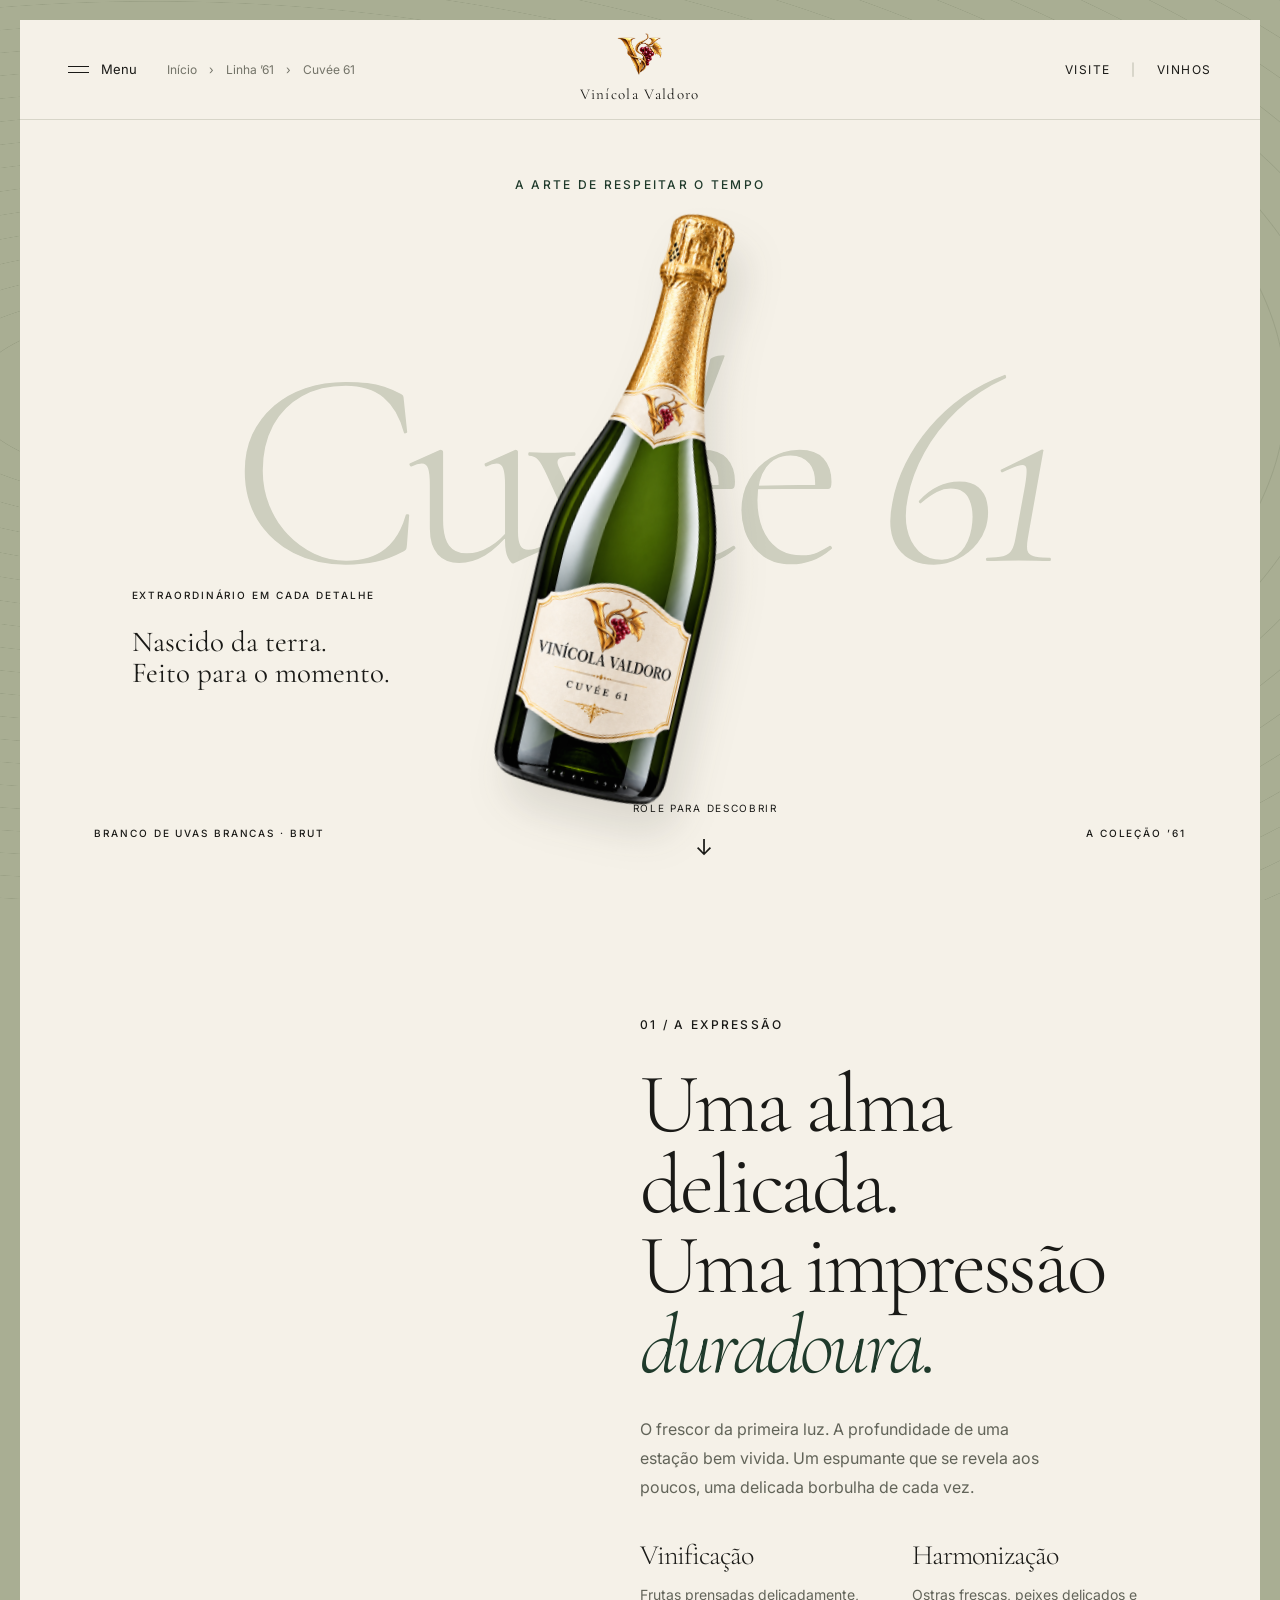
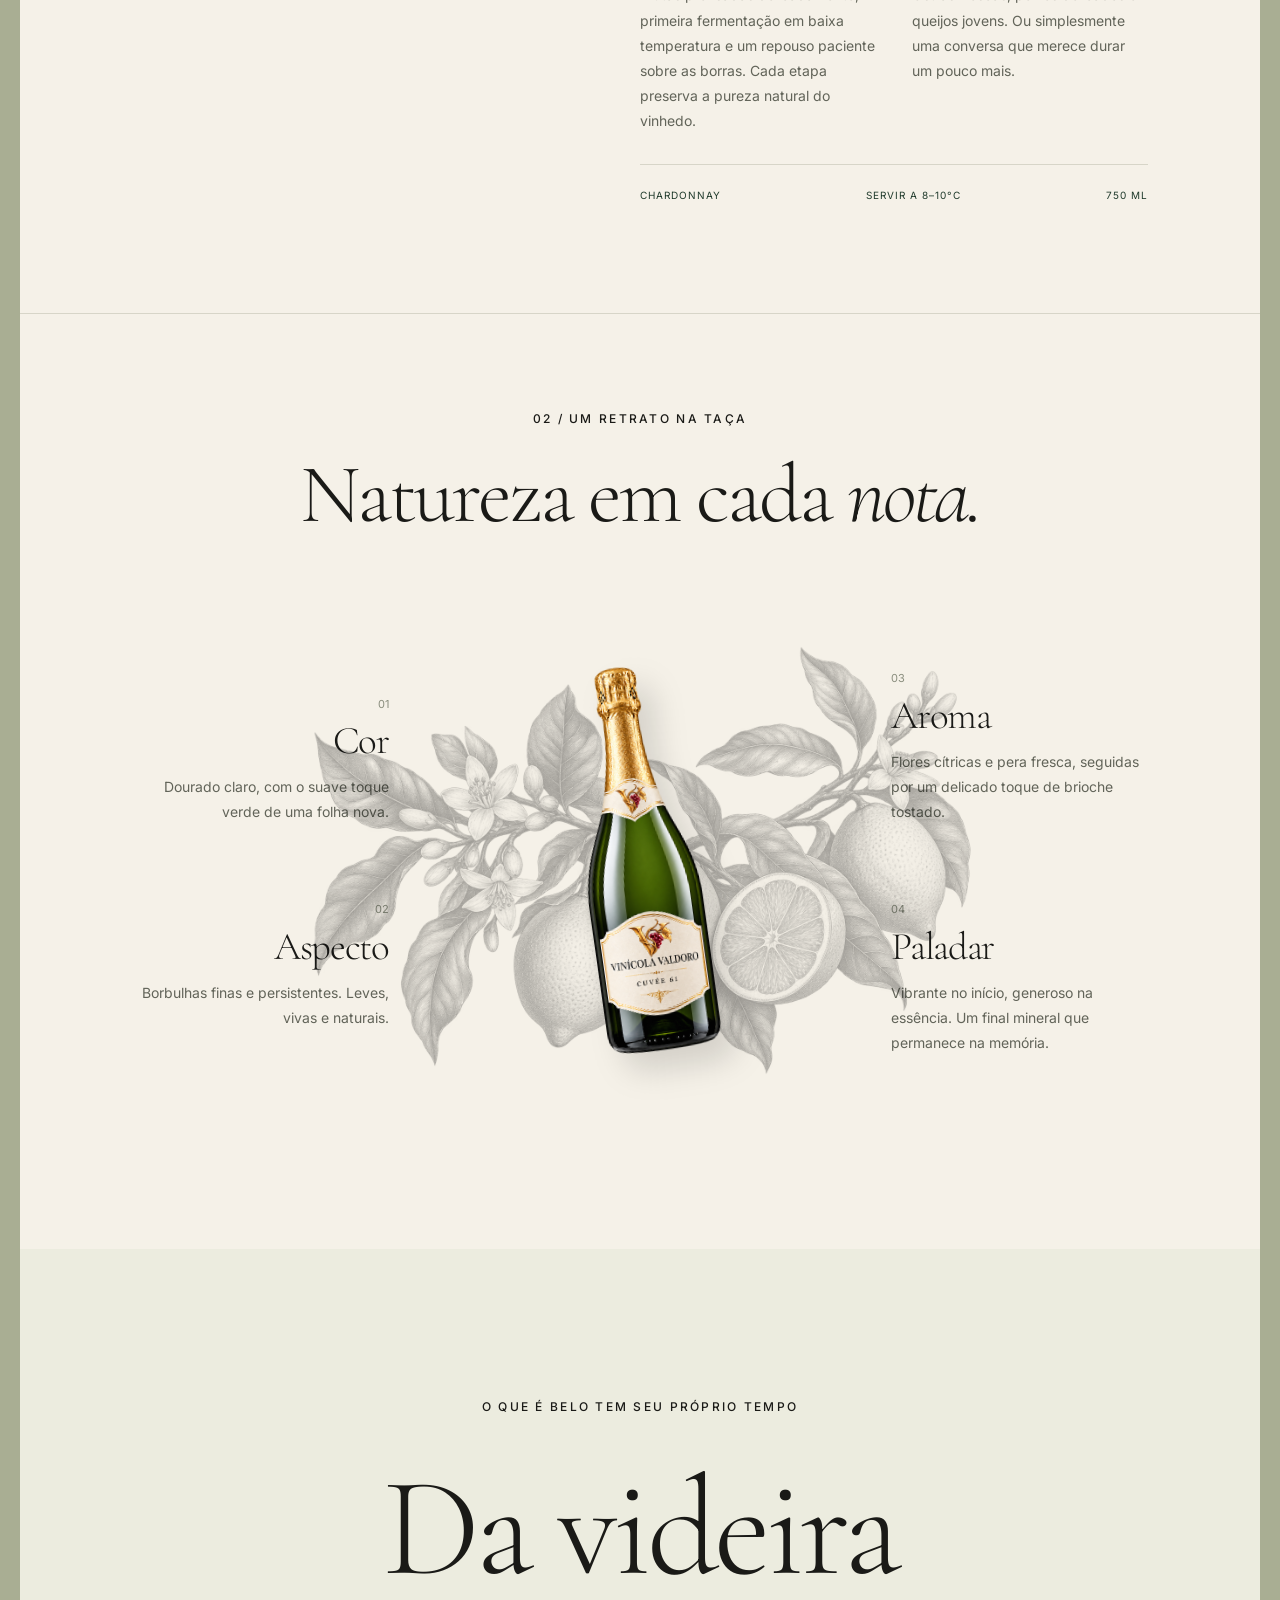
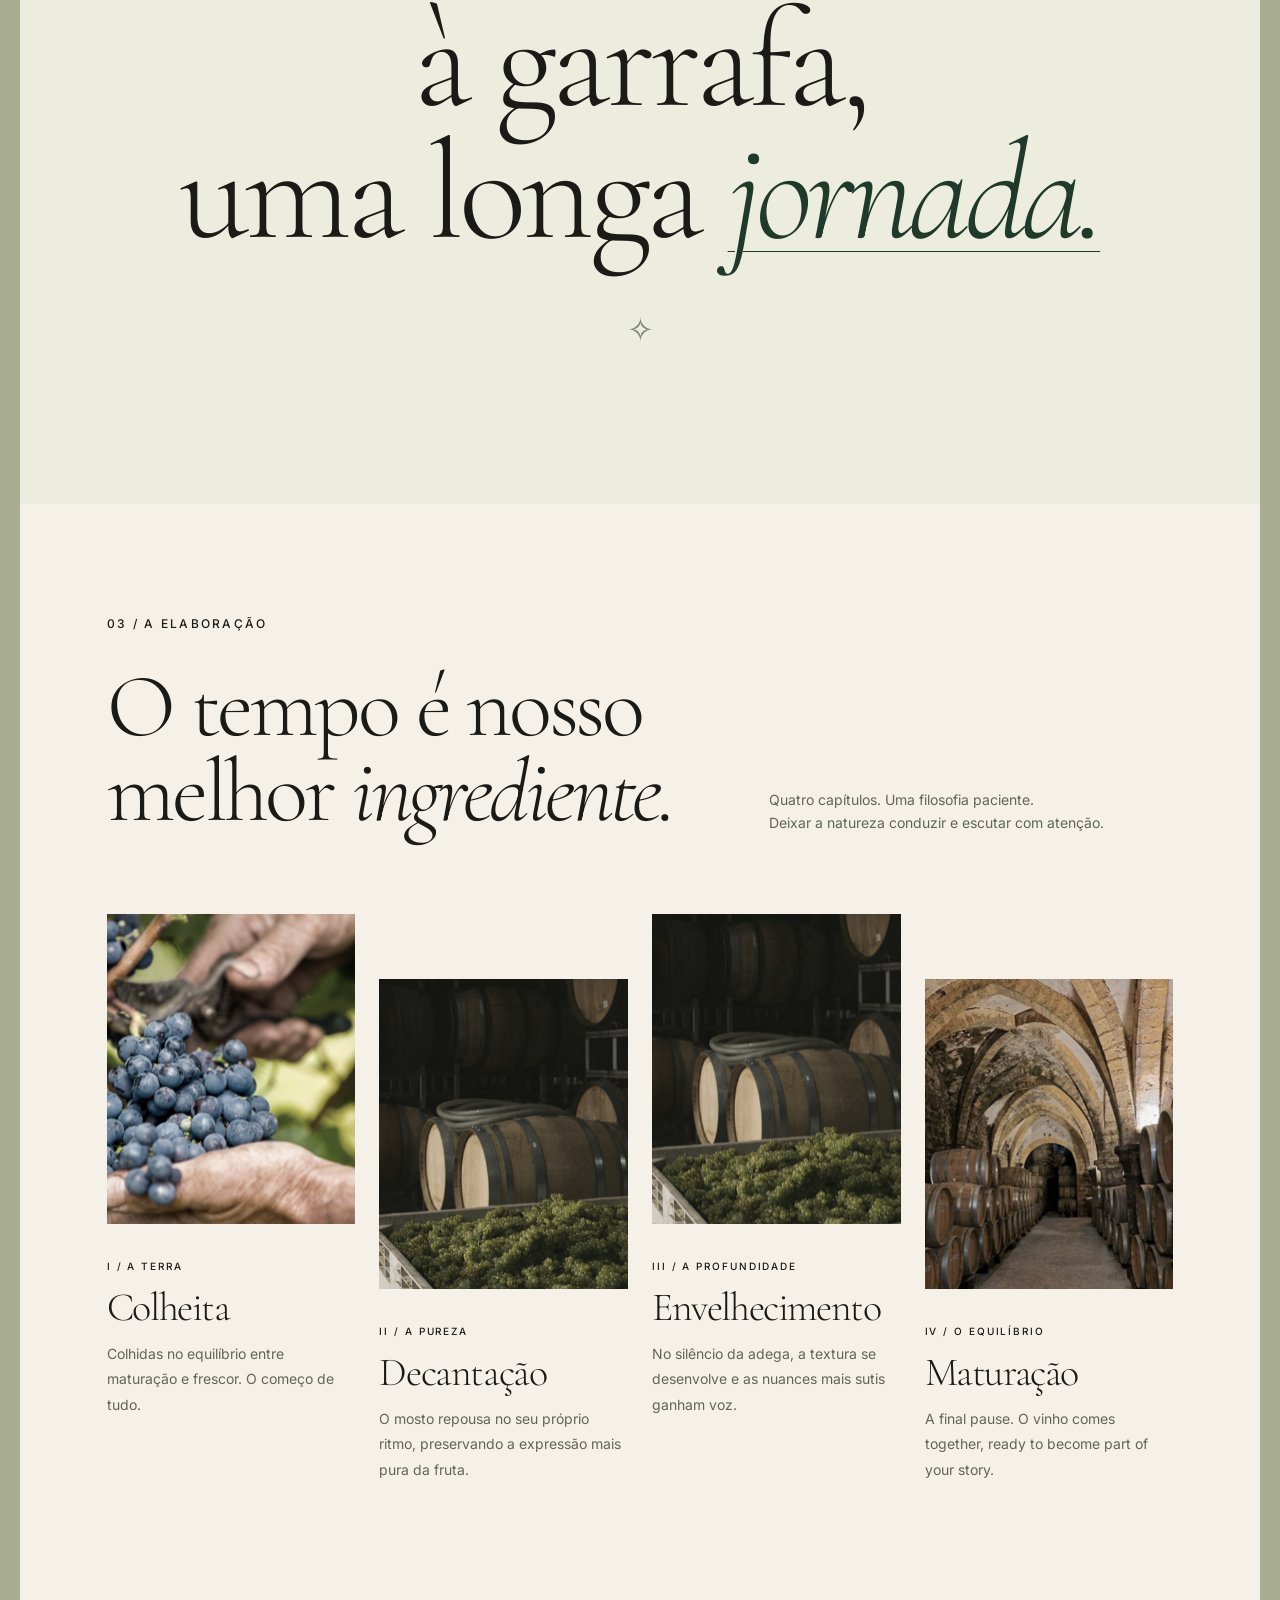
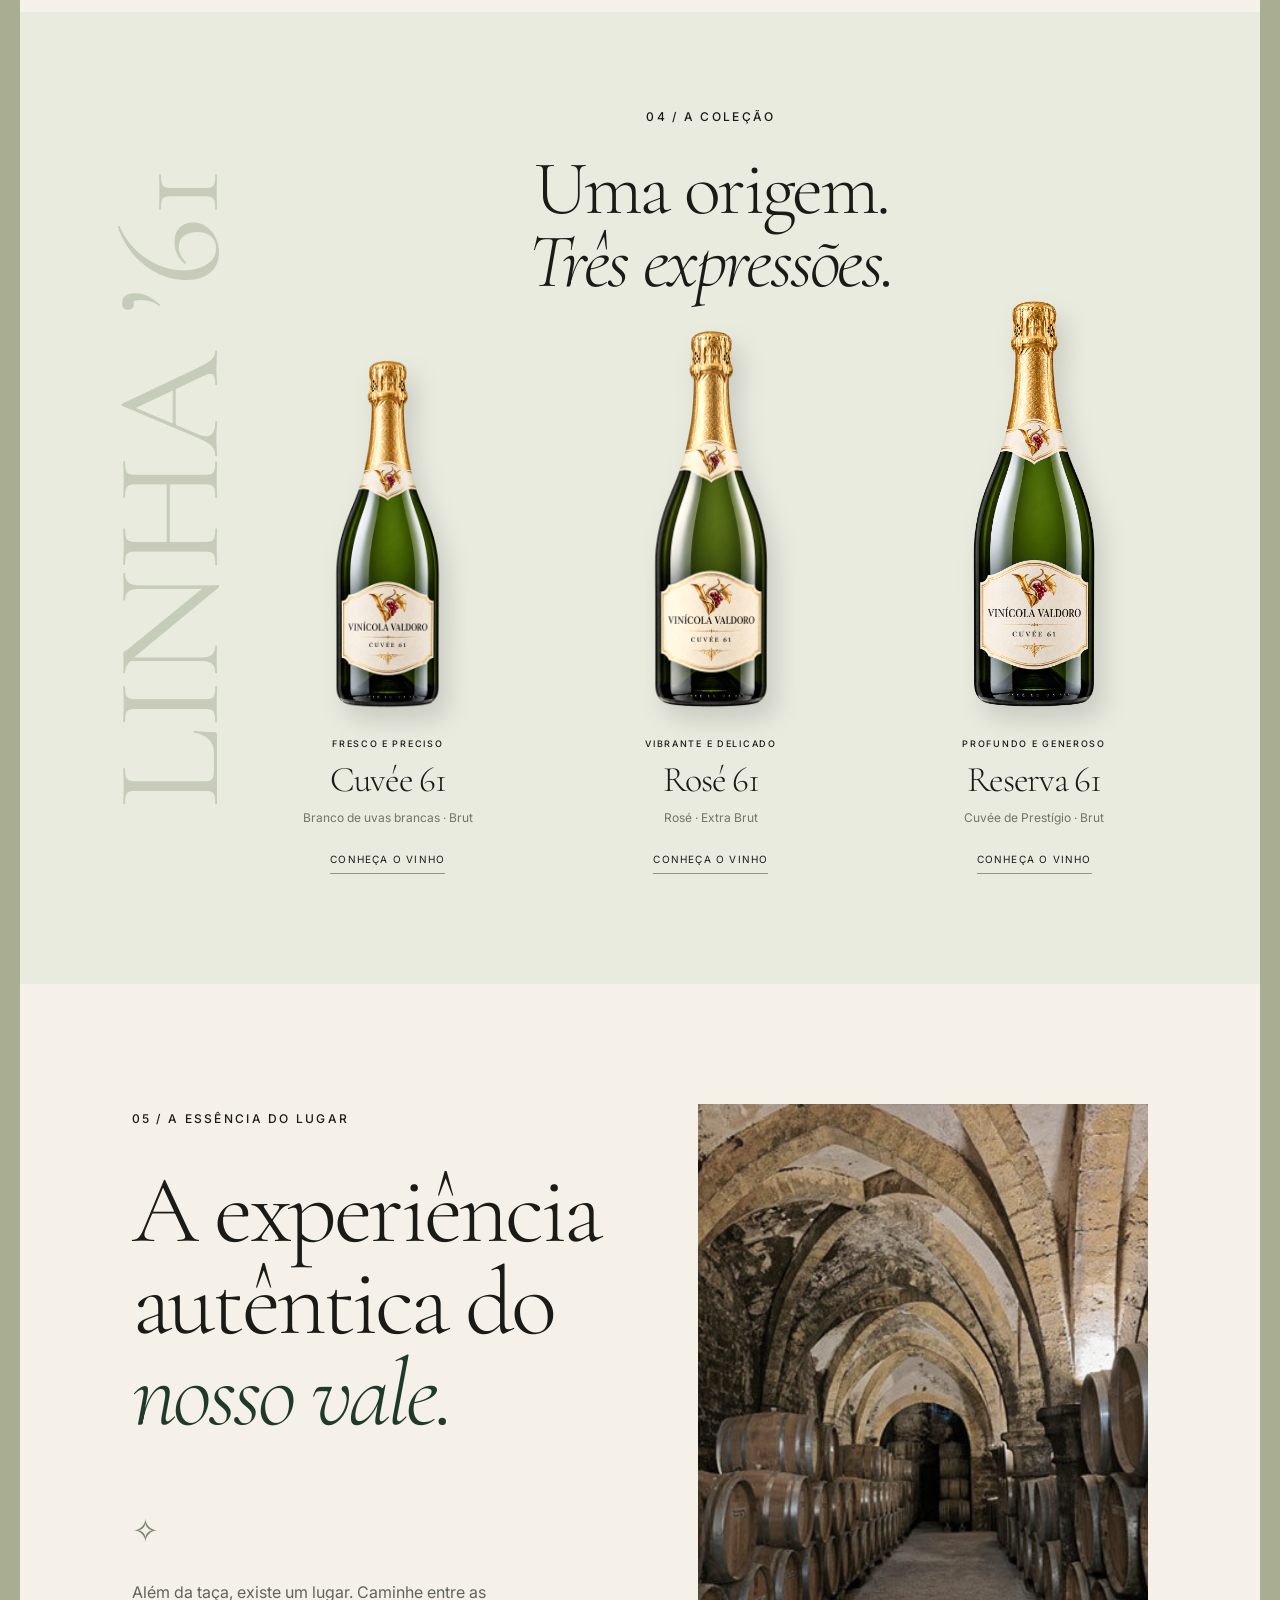
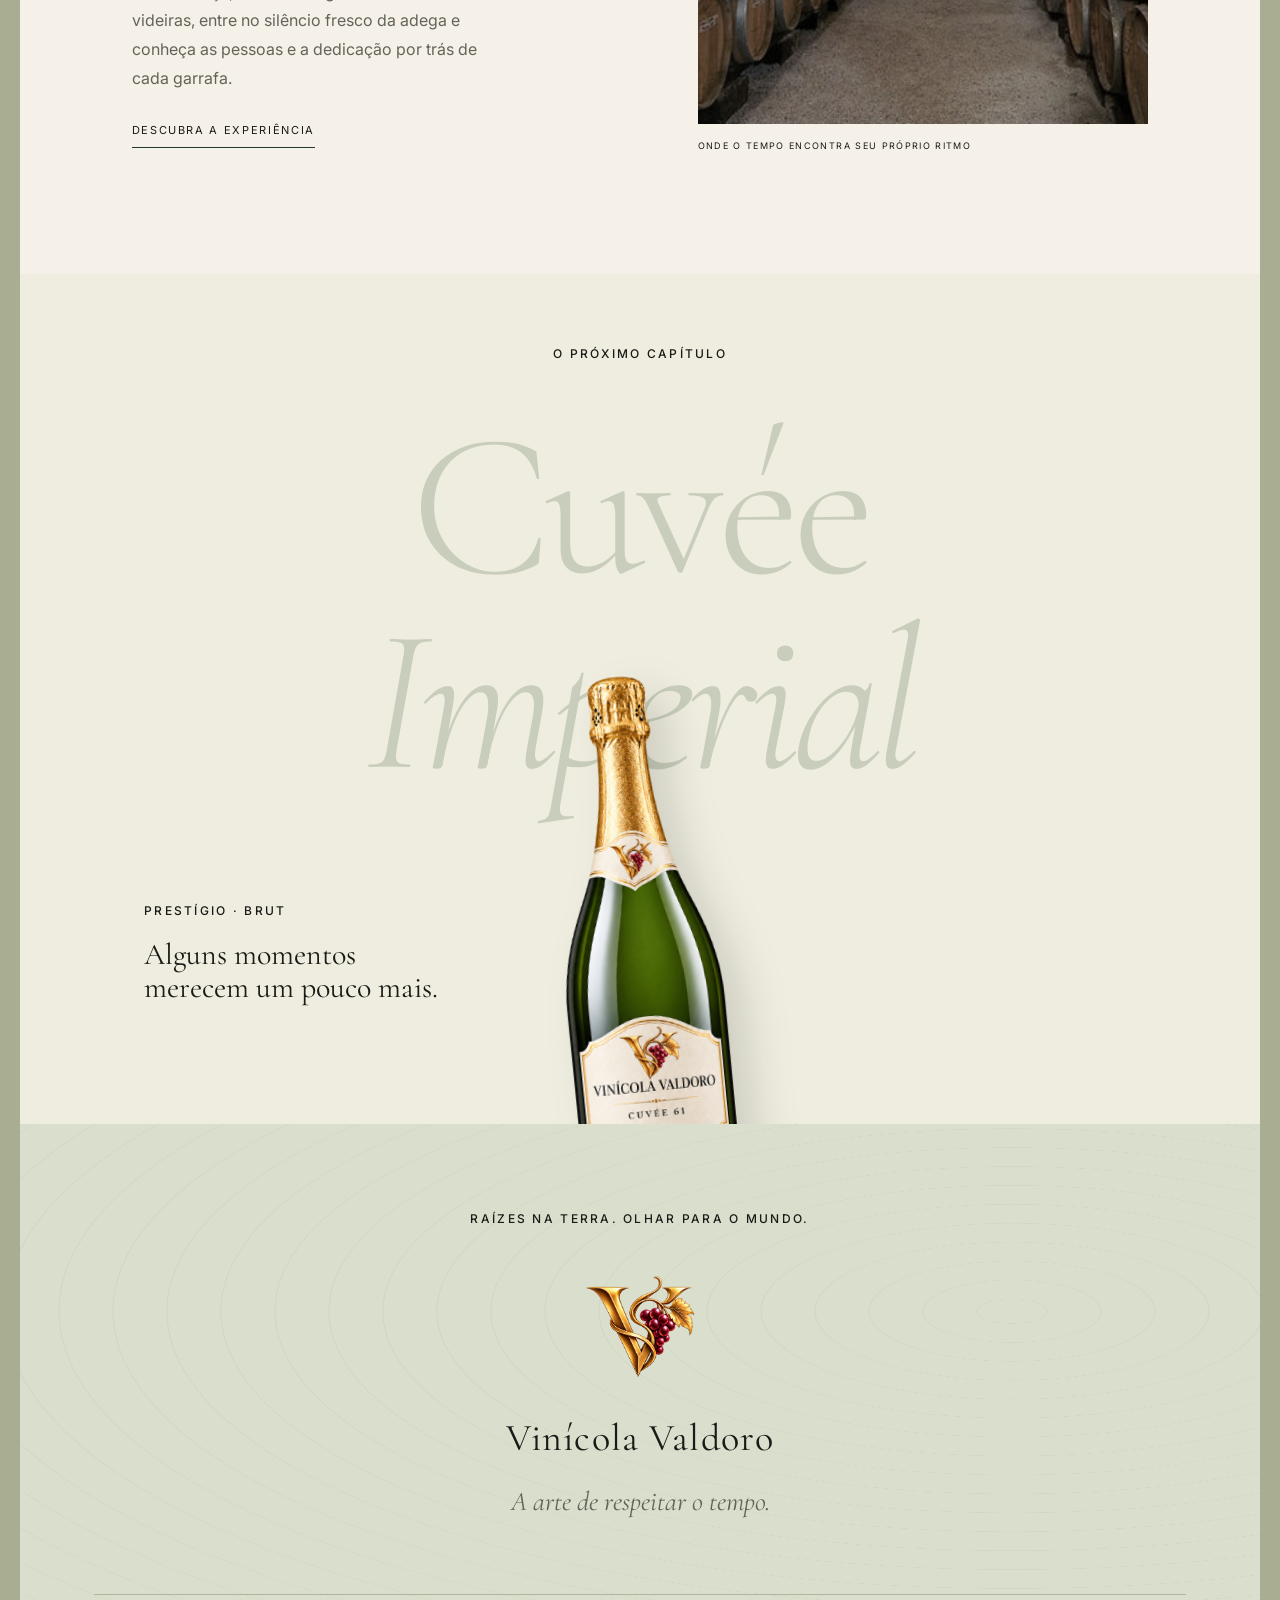
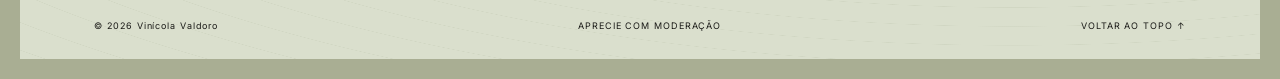
==== commit 86083a3f: "Aplica logo oficial da Vinícola Valdoro no site e nos rótulos" ====
--- a/index.html
+++ b/index.html
@@ -1,18 +1,20 @@
 <!DOCTYPE html>
-<html lang="pt-BR"><head><meta charset="UTF-8"><meta name="viewport" content="width=device-width, initial-scale=1"><meta name="theme-color" content="#F5F1E8"><meta name="description" content="Conheça Cuvée 61. Uma expressão delicada do vinhedo, elaborada com paciência. Explore os vinhos e a adega de Vinícola Valdoro."><title>Vinícola Valdoro — A arte de respeitar o tempo</title><link rel="preconnect" href="https://fonts.googleapis.com"><link rel="preconnect" href="https://fonts.gstatic.com" crossorigin><link href="https://fonts.googleapis.com/css2?family=Cormorant+Garamond:ital,wght@0,300;0,400;0,500;1,300;1,400&family=Inter:wght@400;500&display=swap" rel="stylesheet"><link rel="stylesheet" href="style.css?v=mobile-2"></head>
+<html lang="pt-BR"><head><meta charset="UTF-8"><meta name="viewport" content="width=device-width, initial-scale=1"><meta name="theme-color" content="#F5F1E8"><meta name="description" content="Conheça Cuvée 61. Uma expressão delicada do vinhedo, elaborada com paciência. Explore os vinhos e a adega de Vinícola Valdoro."><title>Vinícola Valdoro — A arte de respeitar o tempo</title><link rel="preconnect" href="https://fonts.googleapis.com"><link rel="preconnect" href="https://fonts.gstatic.com" crossorigin><link href="https://fonts.googleapis.com/css2?family=Cormorant+Garamond:ital,wght@0,300;0,400;0,500;1,300;1,400&family=Inter:wght@400;500&display=swap" rel="stylesheet"><link rel="stylesheet" href="style.css?v=official-logo-1"></head>
 <body><a class="skip" href="#main">Ir para o conteúdo</a><div class="site-shell">
-<header><button id="menu-toggle" aria-expanded="false" aria-controls="menu"><span class="hamburger"><i></i><i></i></span>Menu</button><div class="breadcrumb"><a href="#home">Início</a><span>›</span><a href="#line">Linha ’61</a><span>›</span><span>Cuvée 61</span></div><a href="#home" class="brand" aria-label="Início da vinícola"><span class="crest" aria-hidden="true">W<span>✧</span></span><span>Vinícola Valdoro</span></a><nav aria-label="Links rápidos"><a href="#experience">VISITE</a><span>|</span><a href="#line">VINHOS</a></nav></header>
+<header><button id="menu-toggle" aria-expanded="false" aria-controls="menu"><span class="hamburger"><i></i><i></i></span>Menu</button><div class="breadcrumb"><a href="#home">Início</a><span>›</span><a href="#line">Linha ’61</a><span>›</span><span>Cuvée 61</span></div><a href="#home" class="brand" aria-label="Início da vinícola"><img class="official-logo" src="assets/logo-valdoro.png" alt="Logo oficial da Vinícola Valdoro"><span>Vinícola Valdoro</span></a><nav aria-label="Links rápidos"><a href="#experience">VISITE</a><span>|</span><a href="#line">VINHOS</a></nav></header>
 <nav id="menu" class="menu-panel" aria-label="Navegação principal" hidden><span class="eyebrow">O UNIVERSO DE Vinícola Valdoro</span><a href="#notes">O vinho</a><a href="#process">Nosso cuidado</a><a href="#line">A coleção</a><a href="#experience">A propriedade</a><span class="menu-bottom">As coisas boas têm seu próprio tempo.</span></nav>
 <main id="main"><div class="bottle-story"><div class="bottle-stage" aria-hidden="true"><img src="assets/bottle.png" class="story-bottle" alt="" fetchpriority="high"></div>
 <section id="home" class="hero"><div class="hero-top eyebrow">A ARTE DE RESPEITAR O TEMPO</div><h1>Cuvée <em>61</em></h1><div class="hero-caption"><span class="eyebrow">EXTRAORDINÁRIO EM CADA DETALHE</span><p>Nascido da terra.<br>Feito para o momento.</p></div><div class="hero-bottom"><span class="eyebrow">BRANCO DE UVAS BRANCAS · BRUT</span><a href="#notes" class="scroll-hint">ROLE PARA DESCOBRIR <span>↓</span></a><span class="eyebrow">A COLEÇÃO ’61</span></div></section>
-<section id="notes" class="notes"><div class="notes-content reveal"><span class="eyebrow">01 / A EXPRESSÃO</span><h2>Uma alma delicada.<br>Uma impressão<br><em>duradoura.</em></h2><p class="intro">O frescor da primeira luz. A profundidade de uma estação bem vivida. Um espumante que se revela aos poucos, uma delicada borbulha de cada vez.</p><div class="two-columns"><div><h3>Vinificação</h3><p>Frutas prensadas delicadamente, primeira fermentação em baixa temperatura e um repouso paciente sobre as borras. Cada etapa preserva a pureza natural do vinhedo.</p></div><div><h3>Harmonização</h3><p>Ostras frescas, peixes delicados e queijos jovens. Ou simplesmente uma conversa que merece durar um pouco mais.</p></div></div><div class="wine-details"><span>CHARDONNAY</span><span>SERVIR A 8–10°C</span><span>750 ML</span></div></div></section></div>
+<section id="notes" class="notes"><div class="mobile-watermark" aria-hidden="true"><img class="official-logo" src="assets/logo-valdoro.png" alt=""><span>Vinícola Valdoro</span></div><div class="notes-content reveal"><span class="eyebrow">01 / A EXPRESSÃO</span><h2>Uma alma delicada.<br>Uma impressão<br><em>duradoura.</em></h2><p class="intro">O frescor da primeira luz. A profundidade de uma estação bem vivida. Um espumante que se revela aos poucos, uma delicada borbulha de cada vez.</p><div class="two-columns"><div><h3>Vinificação</h3><p>Frutas prensadas delicadamente, primeira fermentação em baixa temperatura e um repouso paciente sobre as borras. Cada etapa preserva a pureza natural do vinhedo.</p></div><div><h3>Harmonização</h3><p>Ostras frescas, peixes delicados e queijos jovens. Ou simplesmente uma conversa que merece durar um pouco mais.</p></div></div><div class="wine-details"><span>CHARDONNAY</span><span>SERVIR A 8–10°C</span><span>750 ML</span></div></div></section></div>
 <section id="sensory" class="sensory"><span class="eyebrow section-label">02 / UM RETRATO NA TAÇA</span><h2 class="reveal">Natureza em cada <em>nota.</em></h2><div class="sensory-grid"><div class="profile left"><article class="reveal"><span>01</span><h3>Cor</h3><p>Dourado claro, com o suave toque verde de uma folha nova.</p></article><article class="reveal"><span>02</span><h3>Aspecto</h3><p>Borbulhas finas e persistentes. Leves, vivas e naturais.</p></article></div><div class="sensory-art"><img class="botanical" src="assets/botanical.png" alt="" loading="lazy"><img class="sensory-bottle" src="assets/bottle.png" alt="Garrafa de espumante Cuvée 61" loading="lazy"></div><div class="profile"><article class="reveal"><span>03</span><h3>Aroma</h3><p>Flores cítricas e pera fresca, seguidas por um delicado toque de brioche tostado.</p></article><article class="reveal"><span>04</span><h3>Paladar</h3><p>Vibrante no início, generoso na essência. Um final mineral que permanece na memória.</p></article></div></div></section>
 <section class="statement"><span class="eyebrow">O QUE É BELO TEM SEU PRÓPRIO TEMPO</span><h2>Da videira<br>à garrafa,<br>uma longa <em>jornada.</em></h2><span class="small-mark">✧</span></section>
 <section id="process" class="process"><div class="section-heading reveal"><span class="eyebrow">03 / A ELABORAÇÃO</span><h2>O tempo é nosso<br>melhor <em>ingrediente.</em></h2><p>Quatro capítulos. Uma filosofia paciente.<br>Deixar a natureza conduzir e escutar com atenção.</p></div><div class="process-grid"><article class="process-card"><div class="photo-wrap"><img src="assets/harvest.jpg" alt="Uvas recém-colhidas em uma vinícola" loading="lazy"></div><span class="eyebrow">I / A TERRA</span><h3>Colheita</h3><p>Colhidas no equilíbrio entre maturação e frescor. O começo de tudo.</p></article><article class="process-card"><div class="photo-wrap"><img src="assets/decanting.jpg" alt="Uvas brancas colhidas ao lado de barricas de carvalho" loading="lazy"></div><span class="eyebrow">II / A PUREZA</span><h3>Decantação</h3><p>O mosto repousa no seu próprio ritmo, preservando a expressão mais pura da fruta.</p></article><article class="process-card"><div class="photo-wrap"><img src="assets/aging.jpg" alt="Barricas de carvalho em uma adega" loading="lazy"></div><span class="eyebrow">III / A PROFUNDIDADE</span><h3>Envelhecimento</h3><p>No silêncio da adega, a textura se desenvolve e as nuances mais sutis ganham voz.</p></article><article class="process-card"><div class="photo-wrap"><img src="assets/cellar.jpg" alt="Adega histórica com teto abobadado" loading="lazy"></div><span class="eyebrow">IV / O EQUILÍBRIO</span><h3>Maturação</h3><p>A final pause. O vinho comes together, ready to become part of your story.</p></article></div></section>
 <section id="line" class="line"><div class="vertical-title" aria-hidden="true">LINHA ’61</div><div class="line-content"><div class="line-heading reveal"><span class="eyebrow">04 / A COLEÇÃO</span><h2>Uma origem.<br><em>Três expressões.</em></h2></div><div class="bottle-line"><button class="wine-card reveal" data-wine="classic"><img src="assets/bottle.png" alt="Garrafa de Cuvée 61" loading="lazy"><span class="eyebrow">FRESCO E PRECISO</span><h3>Cuvée 61</h3><span class="wine-type">Branco de uvas brancas · Brut</span><span class="wine-link">CONHEÇA O VINHO</span></button><button class="wine-card reveal rose" data-wine="rose"><img src="assets/bottle.png" alt="Garrafa ilustrativa de Rosé 61" loading="lazy"><span class="eyebrow">VIBRANTE E DELICADO</span><h3>Rosé 61</h3><span class="wine-type">Rosé · Extra Brut</span><span class="wine-link">CONHEÇA O VINHO</span></button><button class="wine-card reveal reserve" data-wine="reserve"><img src="assets/bottle.png" alt="Garrafa ilustrativa de Reserva 61" loading="lazy"><span class="eyebrow">PROFUNDO E GENEROSO</span><h3>Reserva 61</h3><span class="wine-type">Cuvée de Prestígio · Brut</span><span class="wine-link">CONHEÇA O VINHO</span></button></div></div></section>
 <section id="experience" class="experience"><div class="experience-title reveal"><span class="eyebrow">05 / A ESSÊNCIA DO LUGAR</span><h2>A experiência<br>autêntica do<br><em>nosso vale.</em></h2></div><div class="experience-photo"><img src="assets/cellar.jpg" alt="Arcos de pedra e barricas de carvalho em uma adega histórica" loading="lazy"><span class="photo-caption">ONDE O TEMPO ENCONTRA SEU PRÓPRIO RITMO</span></div><div class="experience-copy reveal"><span class="small-mark">✧</span><p>Além da taça, existe um lugar. Caminhe entre as videiras, entre no silêncio fresco da adega e conheça as pessoas e a dedicação por trás de cada garrafa.</p><button class="text-link" id="discover">DESCUBRA A EXPERIÊNCIA</button></div></section>
 <section class="featured"><span class="eyebrow">O PRÓXIMO CAPÍTULO</span><h2>Cuvée<br><em>Imperial</em></h2><div class="featured-caption"><span class="eyebrow">PRESTÍGIO · BRUT</span><p>Alguns momentos<br>merecem um pouco mais.</p></div><img src="assets/bottle.png" alt="Garrafa ilustrativa de Cuvée Imperial" loading="lazy"></section>
-</main><footer><span class="eyebrow">RAÍZES NA TERRA. OLHAR PARA O MUNDO.</span><a href="#home" class="footer-brand"><span class="crest" aria-hidden="true">W<span>✧</span></span><span>Vinícola Valdoro</span></a><p>A arte de respeitar o tempo.</p><div class="footer-bottom"><span>© <span id="year">2026</span> Vinícola Valdoro</span><span>APRECIE COM MODERAÇÃO</span><a href="#home">VOLTAR AO TOPO ↑</a></div></footer></div>
+</main><footer><span class="eyebrow">RAÍZES NA TERRA. OLHAR PARA O MUNDO.</span><a href="#home" class="footer-brand"><img class="official-logo" src="assets/logo-valdoro.png" alt="Logo oficial da Vinícola Valdoro"><span>Vinícola Valdoro</span></a><p>A arte de respeitar o tempo.</p><div class="footer-bottom"><span>© <span id="year">2026</span> Vinícola Valdoro</span><span>APRECIE COM MODERAÇÃO</span><a href="#home">VOLTAR AO TOPO ↑</a></div></footer></div>
 <dialog id="wine-dialog"><button class="dialog-close" aria-label="Fechar janela">×</button><span class="eyebrow" id="dialog-label"></span><h2 id="dialog-title"></h2><p id="dialog-copy"></p><div id="dialog-details"></div><button class="text-link dialog-done">CONTINUAR EXPLORANDO</button></dialog><script src="script.js?v=mobile-2"></script></body></html>
 
 
+
+
--- a/style.css
+++ b/style.css
@@ -13,3 +13,7 @@
 @media(max-width:700px){.notes{padding-top:530px}.story-bottle{will-change:transform}}
 @media(max-width:700px) and (prefers-reduced-motion:reduce){.notes{padding-top:65px}}
 
+.mobile-watermark{display:none}
+@media(max-width:700px){.notes{position:relative}.mobile-watermark{position:absolute;top:100px;left:5%;width:90%;height:320px;display:flex;flex-direction:column;justify-content:center;align-items:center;gap:28px;color:#1f3a2b;opacity:.085;pointer-events:none;font-family:var(--serif);font-size:46px;letter-spacing:-.025em;line-height:1.1;text-align:center}.mobile-watermark .crest{width:125px;height:150px;font-size:112px;line-height:120px;border-width:2px}.mobile-watermark .crest span{font-size:38px;line-height:40px}.notes-content{position:relative}}
+.brand .official-logo{width:45px;height:45px;object-fit:contain}.footer-brand .official-logo{width:110px;height:110px;object-fit:contain}
+@media(max-width:700px){.brand .official-logo{width:35px;height:35px}.mobile-watermark{top:70px;height:370px;gap:14px;font-size:36px}.mobile-watermark .official-logo{width:235px;height:235px;object-fit:contain;filter:grayscale(1)}}
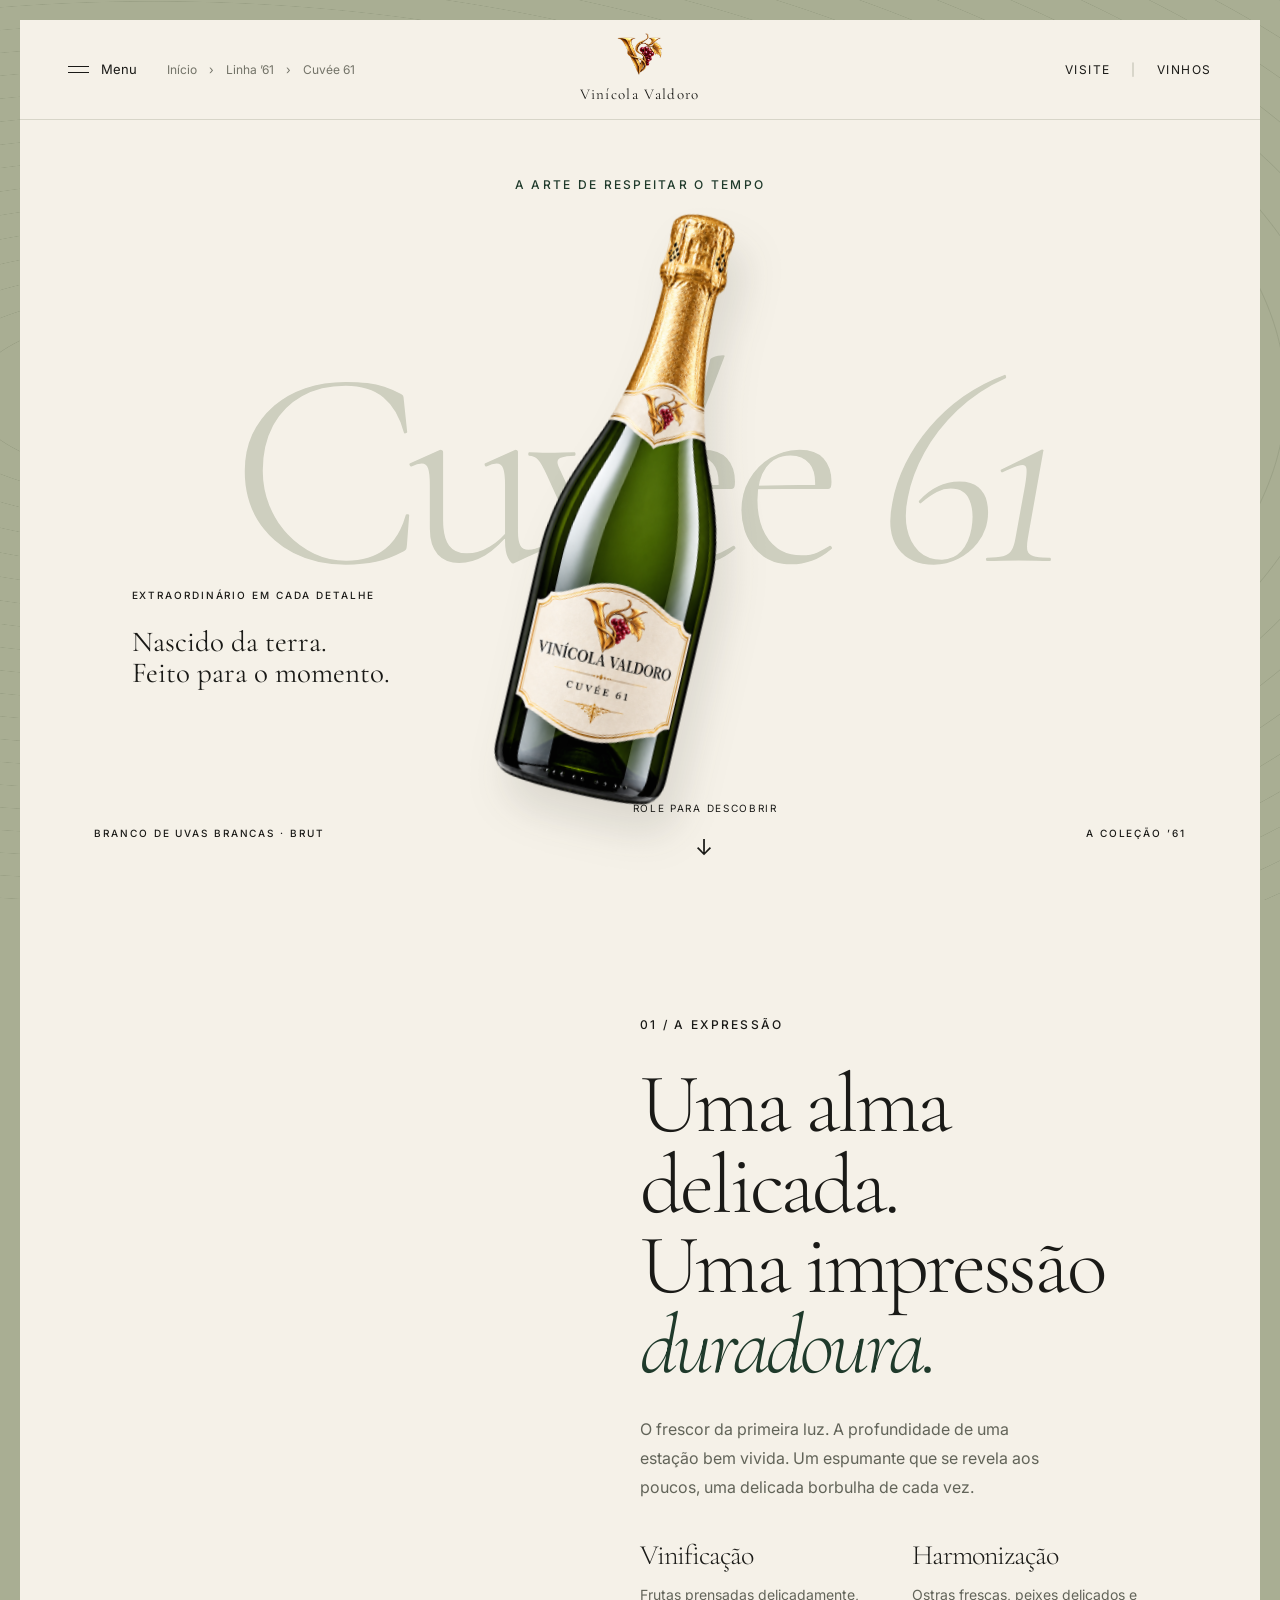
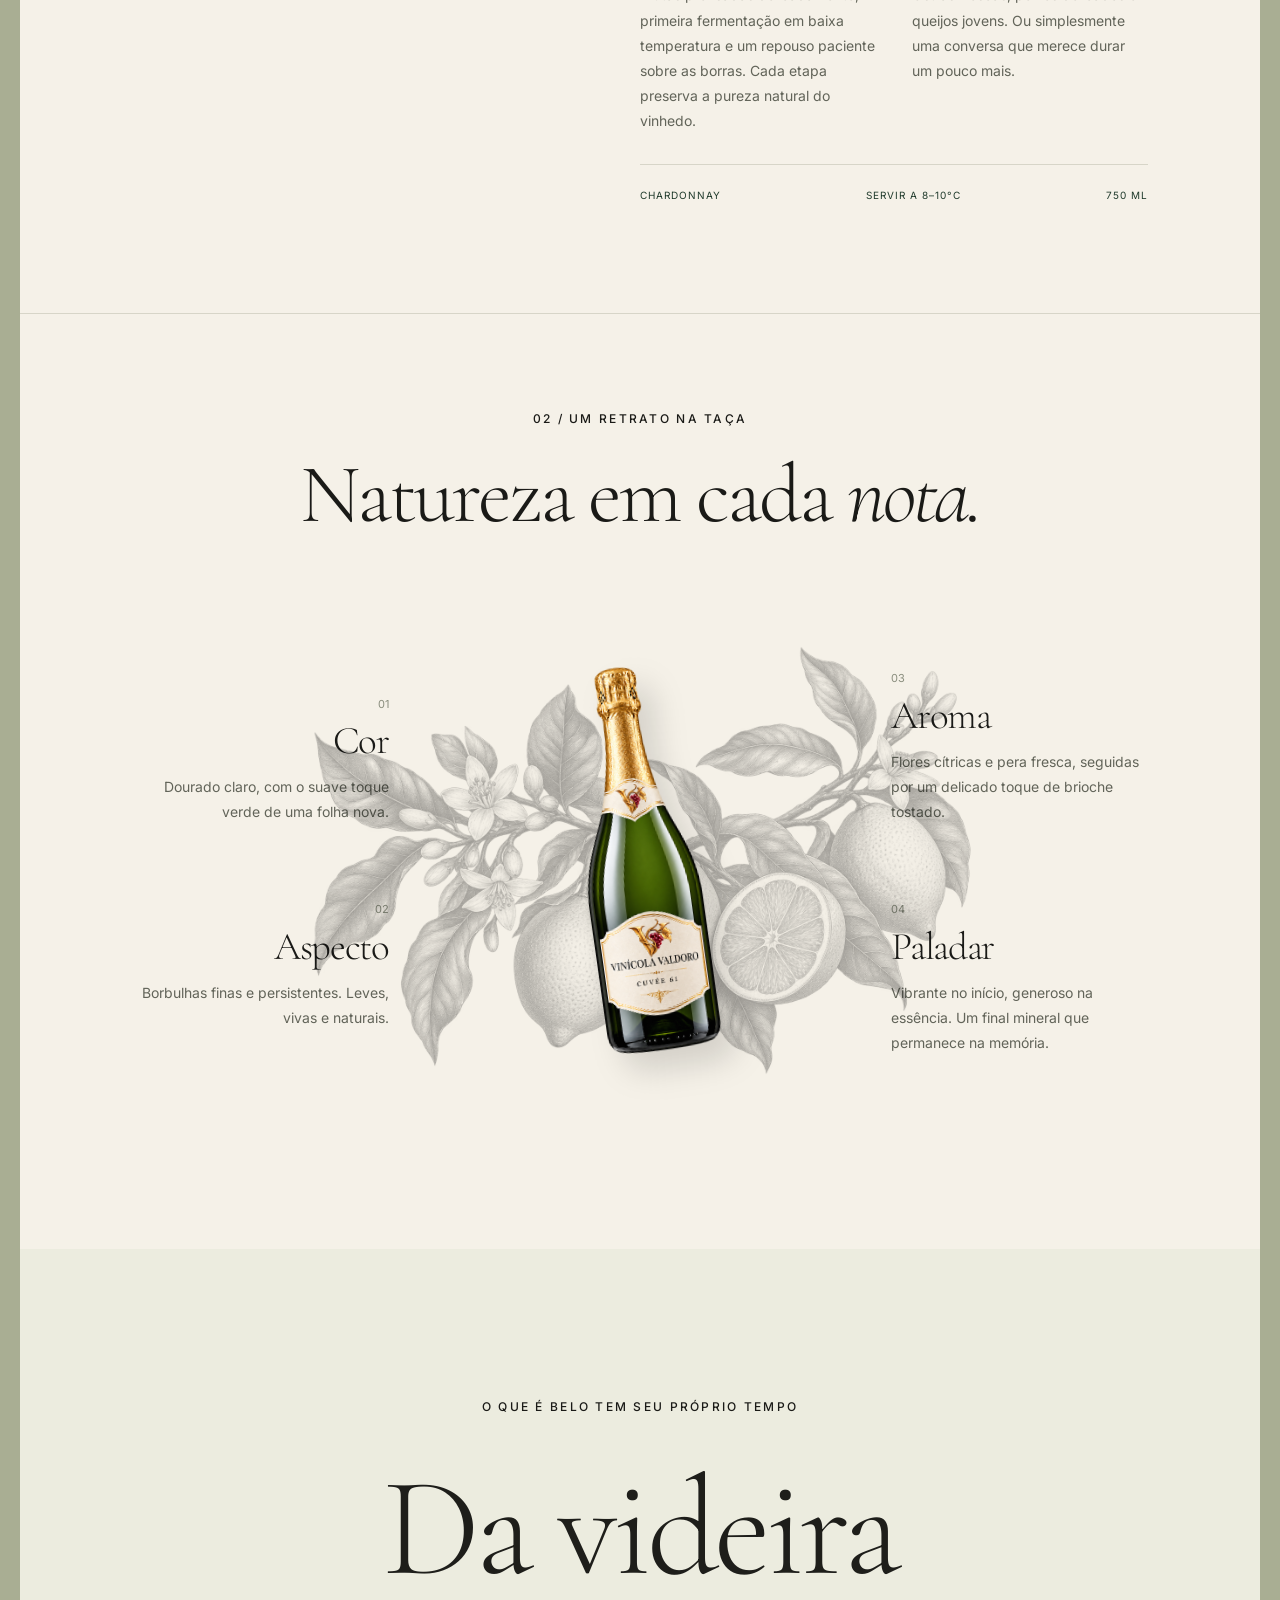
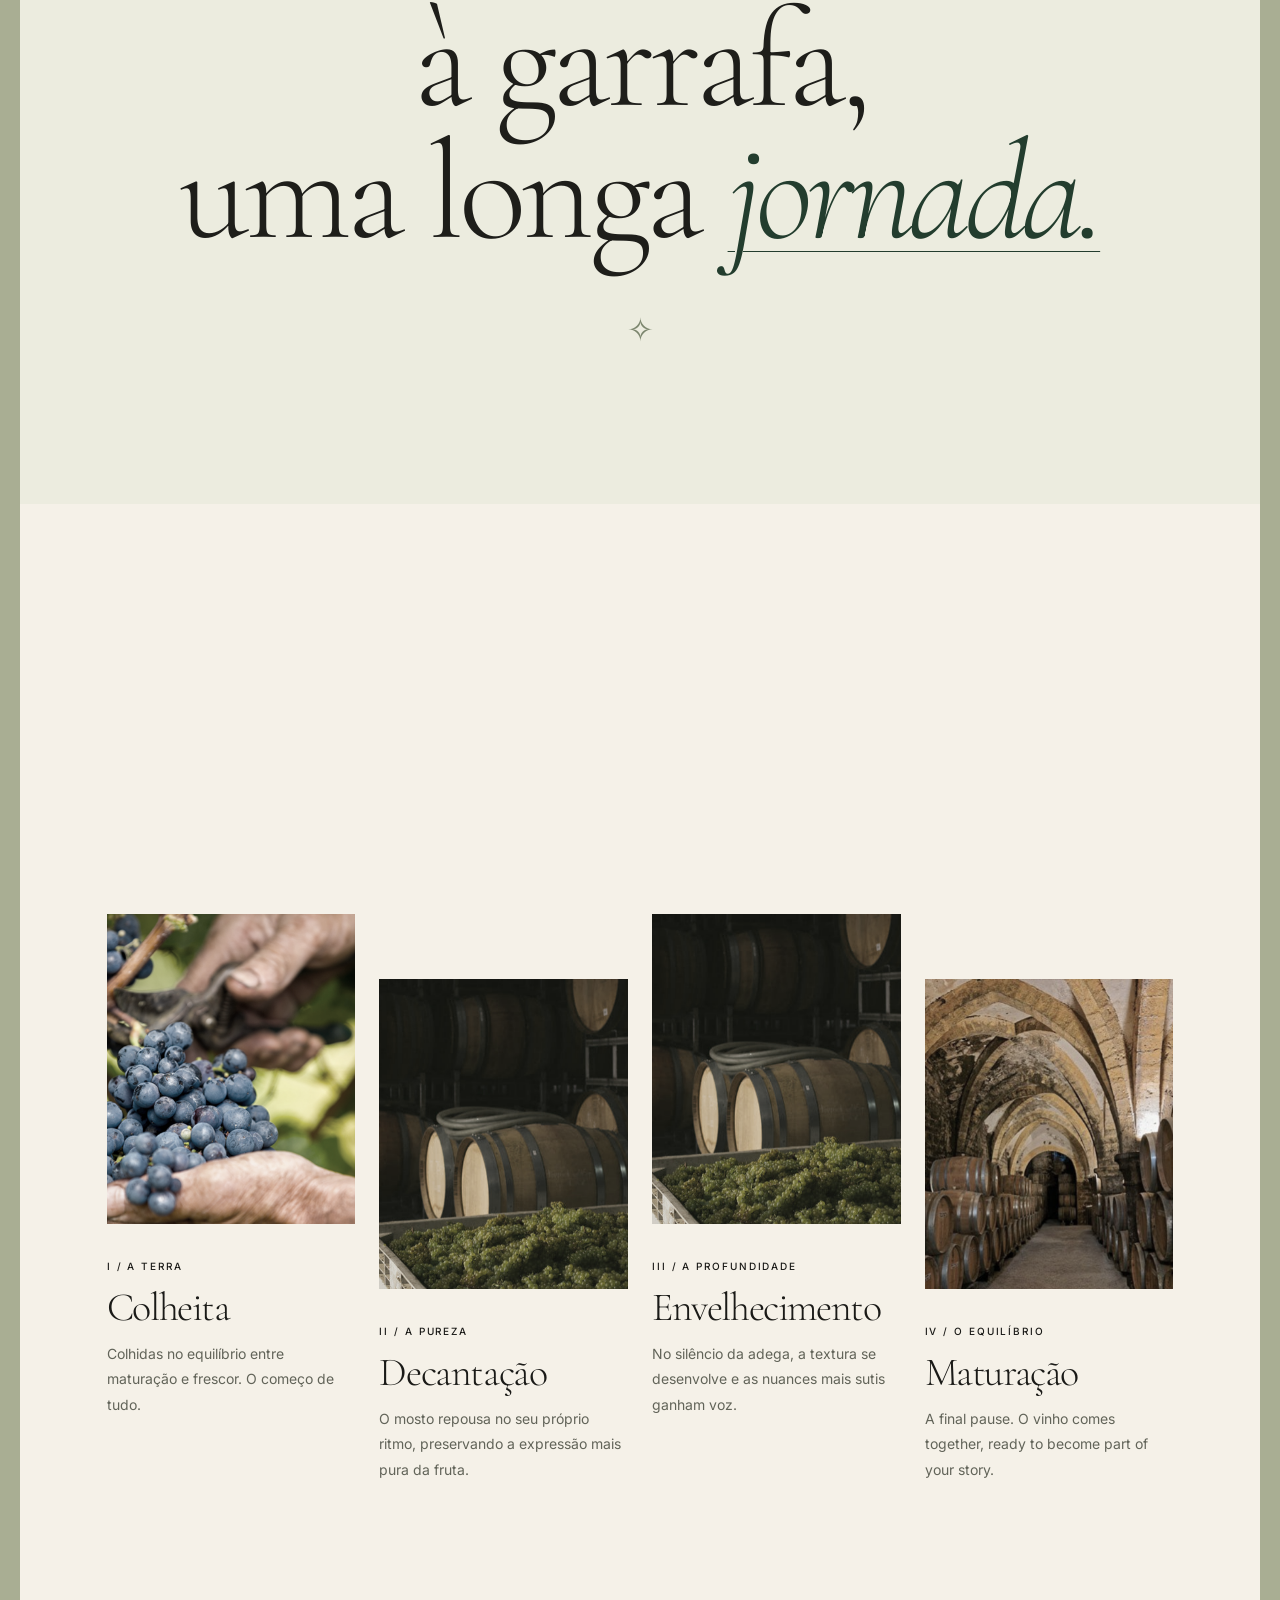
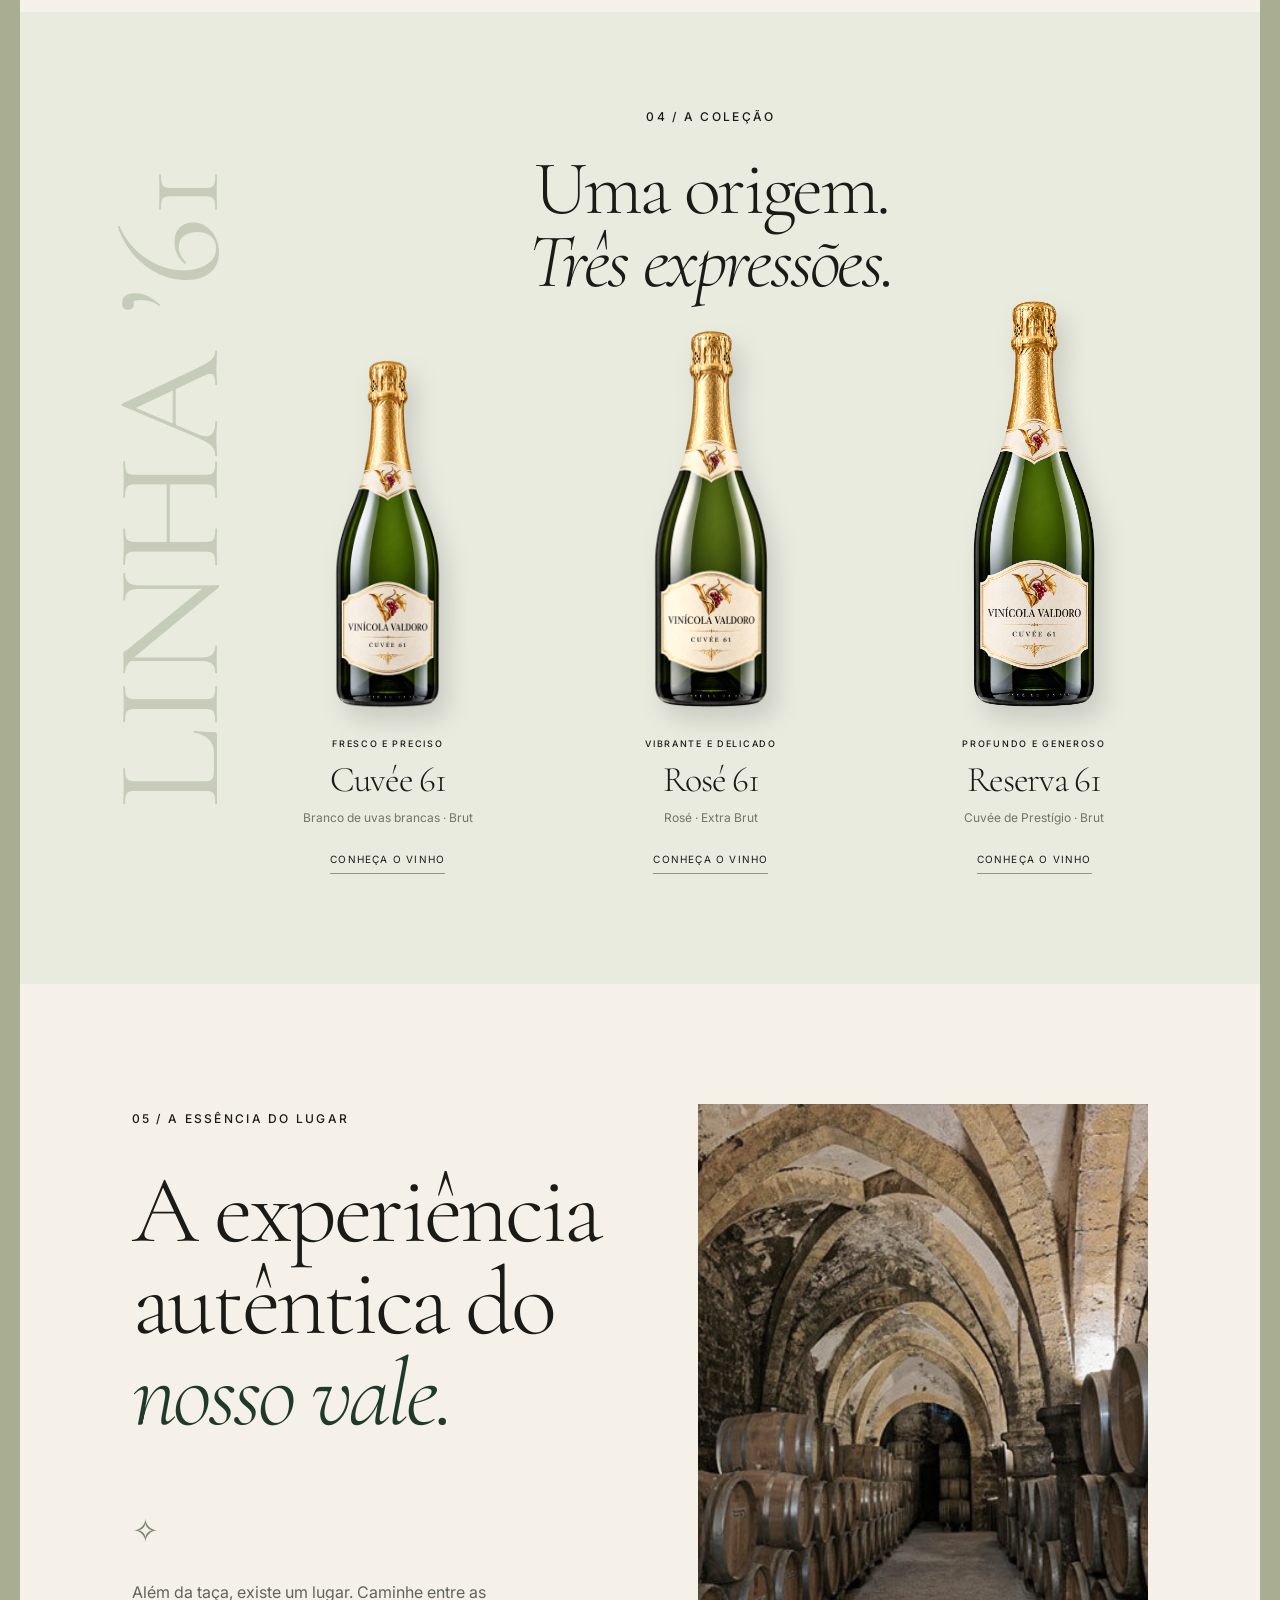
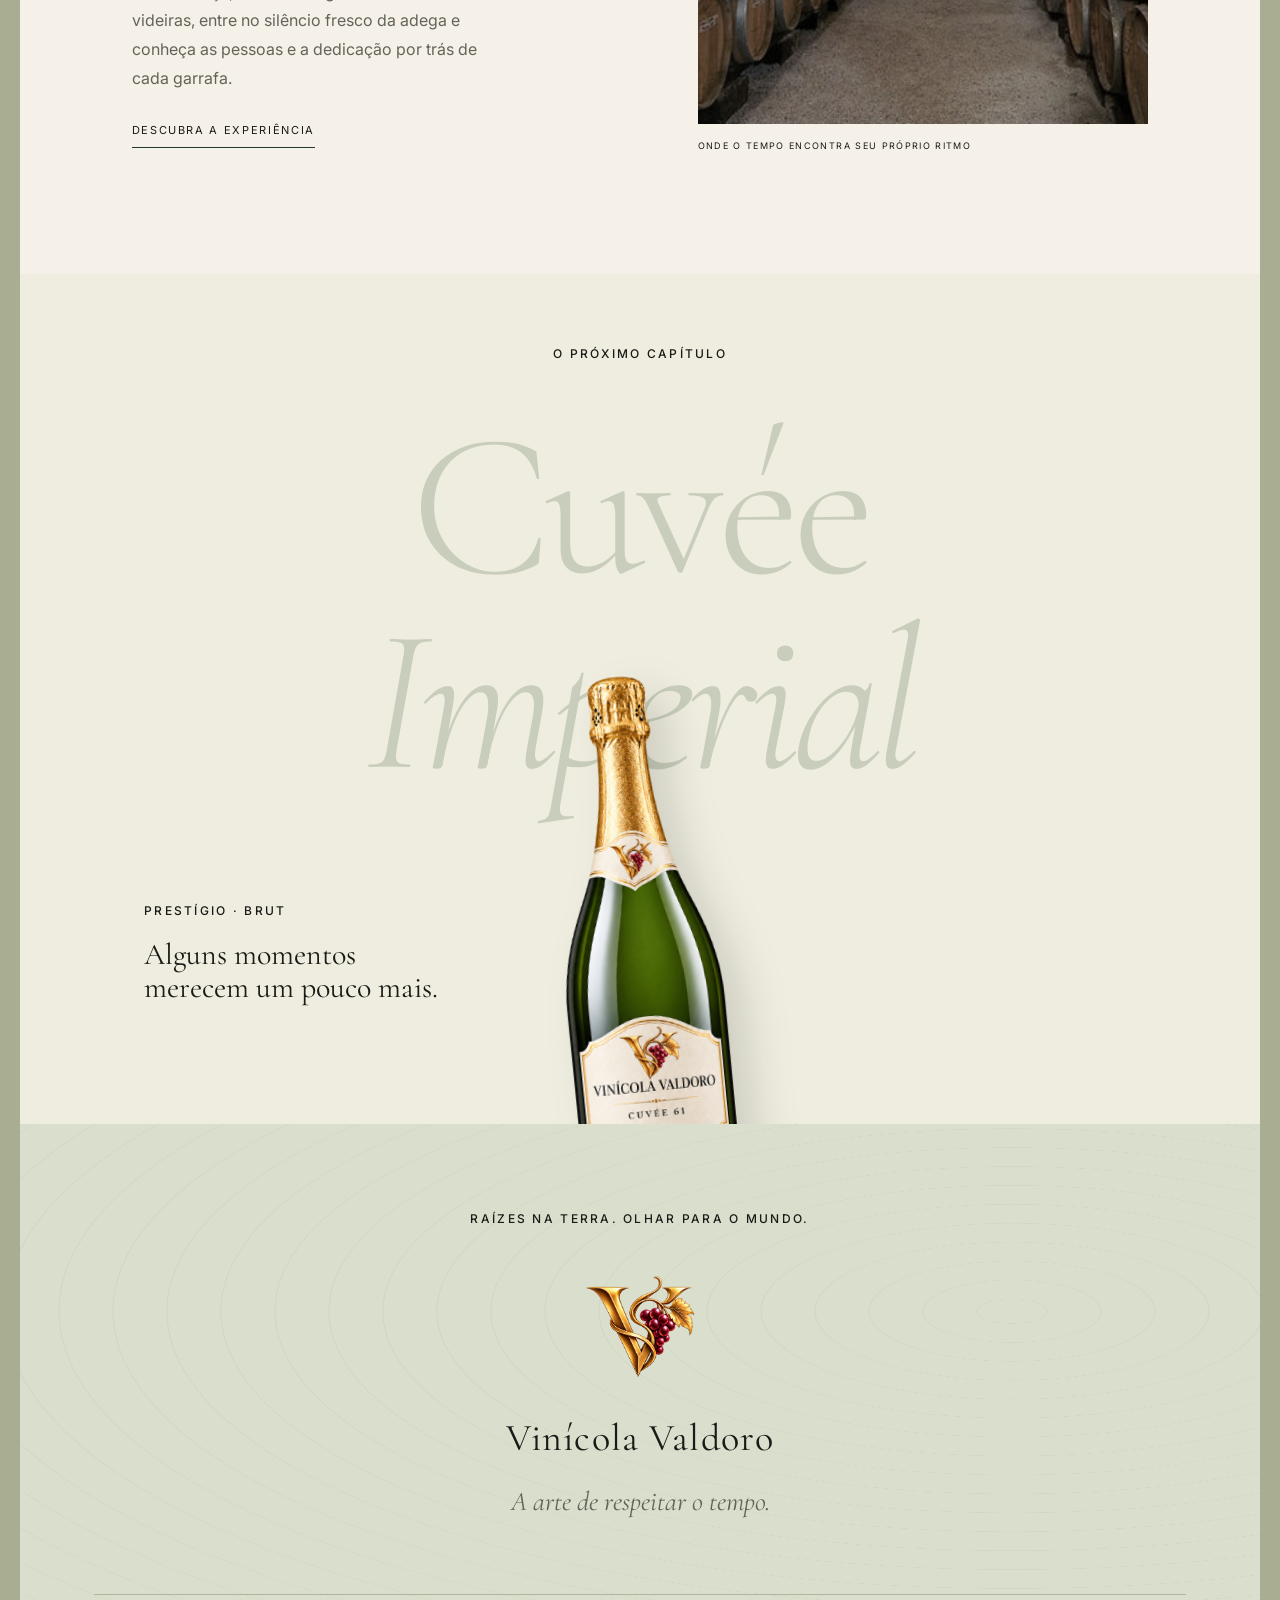
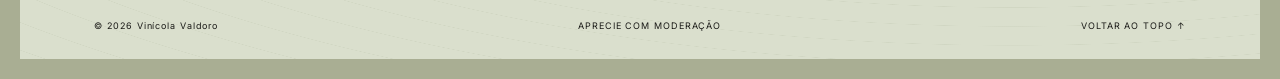
==== commit 46069f3e: "Compatibiliza animação com Safari e permite ativação com movimento reduzido" ====
--- a/index.html
+++ b/index.html
@@ -1,5 +1,5 @@
 <!DOCTYPE html>
-<html lang="pt-BR"><head><meta charset="UTF-8"><meta name="viewport" content="width=device-width, initial-scale=1"><meta name="theme-color" content="#F5F1E8"><meta name="description" content="Conheça Cuvée 61. Uma expressão delicada do vinhedo, elaborada com paciência. Explore os vinhos e a adega de Vinícola Valdoro."><title>Vinícola Valdoro — A arte de respeitar o tempo</title><link rel="preconnect" href="https://fonts.googleapis.com"><link rel="preconnect" href="https://fonts.gstatic.com" crossorigin><link href="https://fonts.googleapis.com/css2?family=Cormorant+Garamond:ital,wght@0,300;0,400;0,500;1,300;1,400&family=Inter:wght@400;500&display=swap" rel="stylesheet"><link rel="stylesheet" href="style.css?v=official-logo-1"></head>
+<html lang="pt-BR"><head><meta charset="UTF-8"><meta name="viewport" content="width=device-width, initial-scale=1"><meta name="theme-color" content="#F5F1E8"><meta name="description" content="Conheça Cuvée 61. Uma expressão delicada do vinhedo, elaborada com paciência. Explore os vinhos e a adega de Vinícola Valdoro."><title>Vinícola Valdoro — A arte de respeitar o tempo</title><link rel="preconnect" href="https://fonts.googleapis.com"><link rel="preconnect" href="https://fonts.gstatic.com" crossorigin><link href="https://fonts.googleapis.com/css2?family=Cormorant+Garamond:ital,wght@0,300;0,400;0,500;1,300;1,400&family=Inter:wght@400;500&display=swap" rel="stylesheet"><link rel="stylesheet" href="style.css?v=scroll-4"></head>
 <body><a class="skip" href="#main">Ir para o conteúdo</a><div class="site-shell">
 <header><button id="menu-toggle" aria-expanded="false" aria-controls="menu"><span class="hamburger"><i></i><i></i></span>Menu</button><div class="breadcrumb"><a href="#home">Início</a><span>›</span><a href="#line">Linha ’61</a><span>›</span><span>Cuvée 61</span></div><a href="#home" class="brand" aria-label="Início da vinícola"><img class="official-logo" src="assets/logo-valdoro.png" alt="Logo oficial da Vinícola Valdoro"><span>Vinícola Valdoro</span></a><nav aria-label="Links rápidos"><a href="#experience">VISITE</a><span>|</span><a href="#line">VINHOS</a></nav></header>
 <nav id="menu" class="menu-panel" aria-label="Navegação principal" hidden><span class="eyebrow">O UNIVERSO DE Vinícola Valdoro</span><a href="#notes">O vinho</a><a href="#process">Nosso cuidado</a><a href="#line">A coleção</a><a href="#experience">A propriedade</a><span class="menu-bottom">As coisas boas têm seu próprio tempo.</span></nav>
@@ -13,8 +13,10 @@
 <section id="experience" class="experience"><div class="experience-title reveal"><span class="eyebrow">05 / A ESSÊNCIA DO LUGAR</span><h2>A experiência<br>autêntica do<br><em>nosso vale.</em></h2></div><div class="experience-photo"><img src="assets/cellar.jpg" alt="Arcos de pedra e barricas de carvalho em uma adega histórica" loading="lazy"><span class="photo-caption">ONDE O TEMPO ENCONTRA SEU PRÓPRIO RITMO</span></div><div class="experience-copy reveal"><span class="small-mark">✧</span><p>Além da taça, existe um lugar. Caminhe entre as videiras, entre no silêncio fresco da adega e conheça as pessoas e a dedicação por trás de cada garrafa.</p><button class="text-link" id="discover">DESCUBRA A EXPERIÊNCIA</button></div></section>
 <section class="featured"><span class="eyebrow">O PRÓXIMO CAPÍTULO</span><h2>Cuvée<br><em>Imperial</em></h2><div class="featured-caption"><span class="eyebrow">PRESTÍGIO · BRUT</span><p>Alguns momentos<br>merecem um pouco mais.</p></div><img src="assets/bottle.png" alt="Garrafa ilustrativa de Cuvée Imperial" loading="lazy"></section>
 </main><footer><span class="eyebrow">RAÍZES NA TERRA. OLHAR PARA O MUNDO.</span><a href="#home" class="footer-brand"><img class="official-logo" src="assets/logo-valdoro.png" alt="Logo oficial da Vinícola Valdoro"><span>Vinícola Valdoro</span></a><p>A arte de respeitar o tempo.</p><div class="footer-bottom"><span>© <span id="year">2026</span> Vinícola Valdoro</span><span>APRECIE COM MODERAÇÃO</span><a href="#home">VOLTAR AO TOPO ↑</a></div></footer></div>
-<dialog id="wine-dialog"><button class="dialog-close" aria-label="Fechar janela">×</button><span class="eyebrow" id="dialog-label"></span><h2 id="dialog-title"></h2><p id="dialog-copy"></p><div id="dialog-details"></div><button class="text-link dialog-done">CONTINUAR EXPLORANDO</button></dialog><script src="script.js?v=mobile-2"></script></body></html>
+<dialog id="wine-dialog"><button class="dialog-close" aria-label="Fechar janela">×</button><span class="eyebrow" id="dialog-label"></span><h2 id="dialog-title"></h2><p id="dialog-copy"></p><div id="dialog-details"></div><button class="text-link dialog-done">CONTINUAR EXPLORANDO</button></dialog><script src="script.js?v=scroll-4"></script></body></html>
 
 
 
 
+
+
--- a/style.css
+++ b/style.css
@@ -17,3 +17,5 @@
 @media(max-width:700px){.notes{position:relative}.mobile-watermark{position:absolute;top:100px;left:5%;width:90%;height:320px;display:flex;flex-direction:column;justify-content:center;align-items:center;gap:28px;color:#1f3a2b;opacity:.085;pointer-events:none;font-family:var(--serif);font-size:46px;letter-spacing:-.025em;line-height:1.1;text-align:center}.mobile-watermark .crest{width:125px;height:150px;font-size:112px;line-height:120px;border-width:2px}.mobile-watermark .crest span{font-size:38px;line-height:40px}.notes-content{position:relative}}
 .brand .official-logo{width:45px;height:45px;object-fit:contain}.footer-brand .official-logo{width:110px;height:110px;object-fit:contain}
 @media(max-width:700px){.brand .official-logo{width:35px;height:35px}.mobile-watermark{top:70px;height:370px;gap:14px;font-size:36px}.mobile-watermark .official-logo{width:235px;height:235px;object-fit:contain;filter:grayscale(1)}}
+.motion-toggle{position:absolute;right:20px;bottom:90px;z-index:5;font-size:12px;padding:10px 14px;background:var(--cream);border:1px solid var(--green)}
+@media(max-width:700px) and (prefers-reduced-motion:reduce){body:has(.motion-toggle) .notes{padding-top:65px}body:not(:has(.motion-toggle)) .notes{padding-top:530px}}
